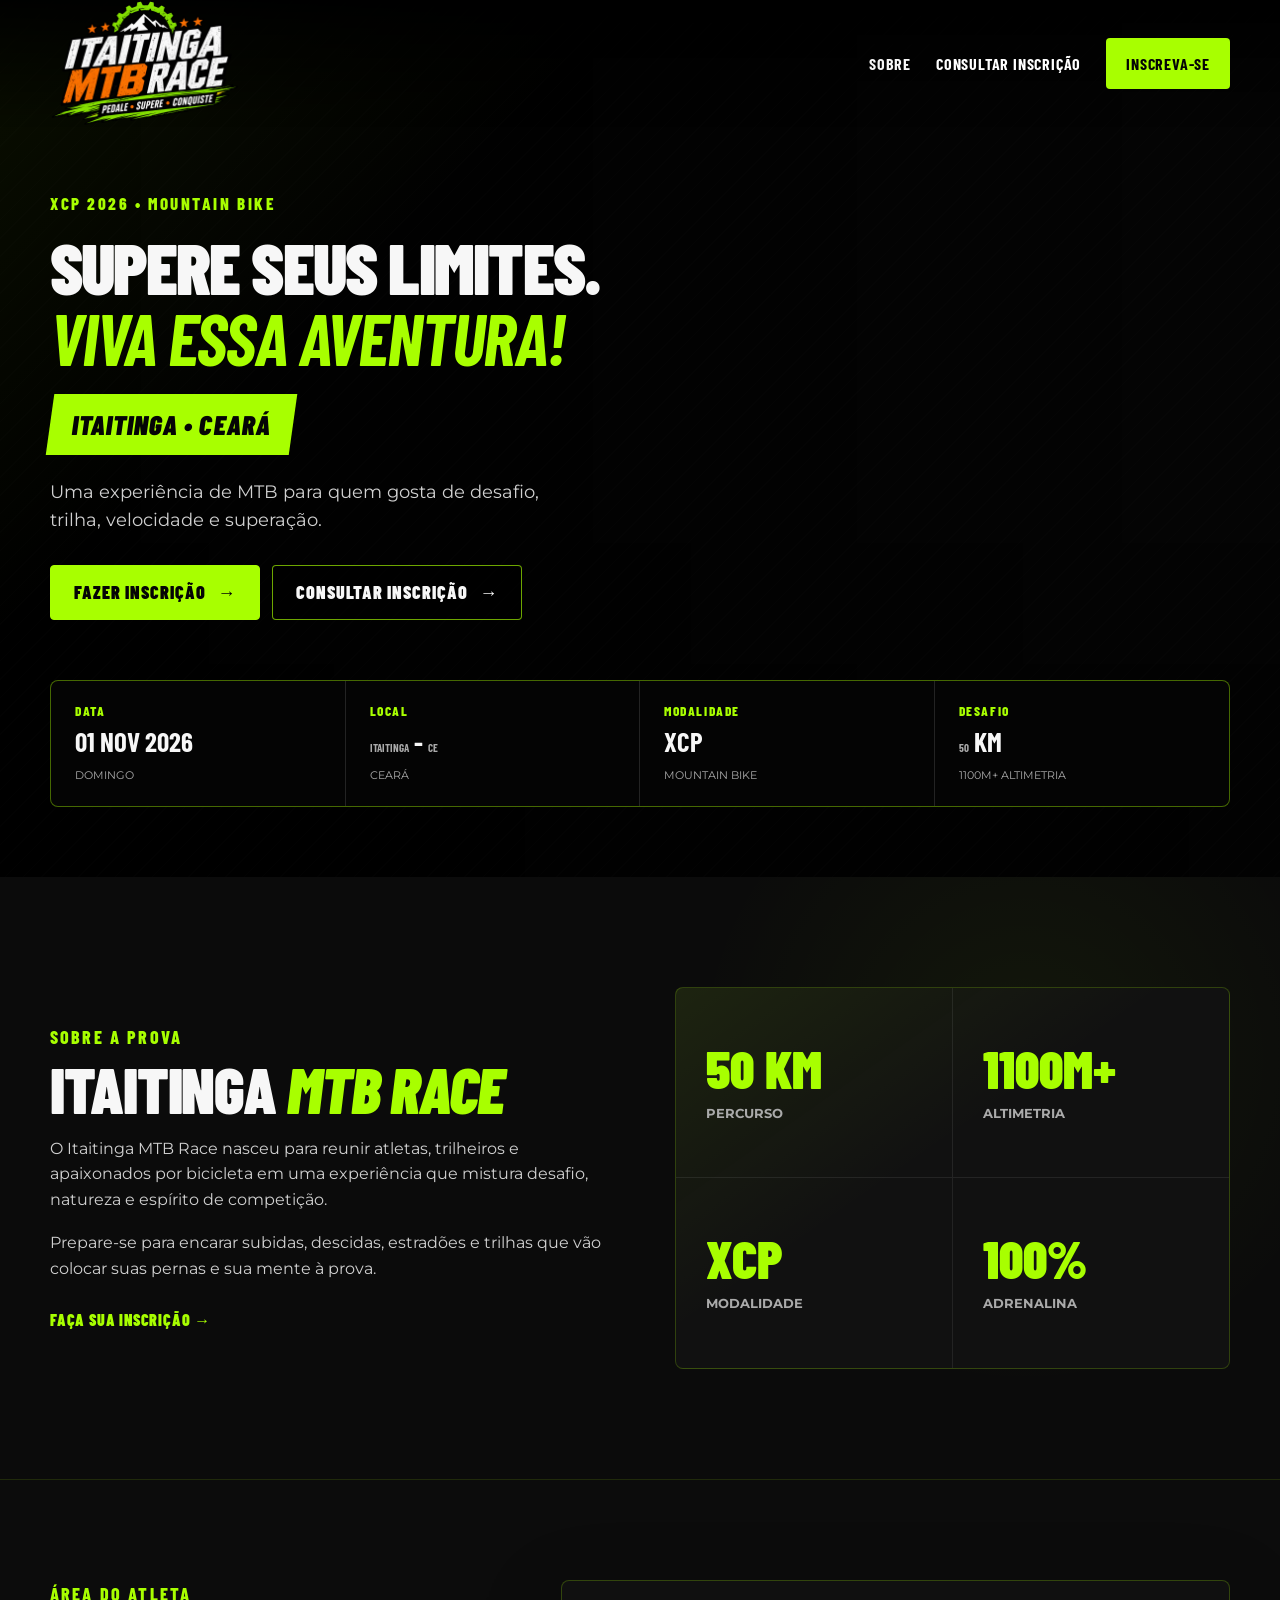
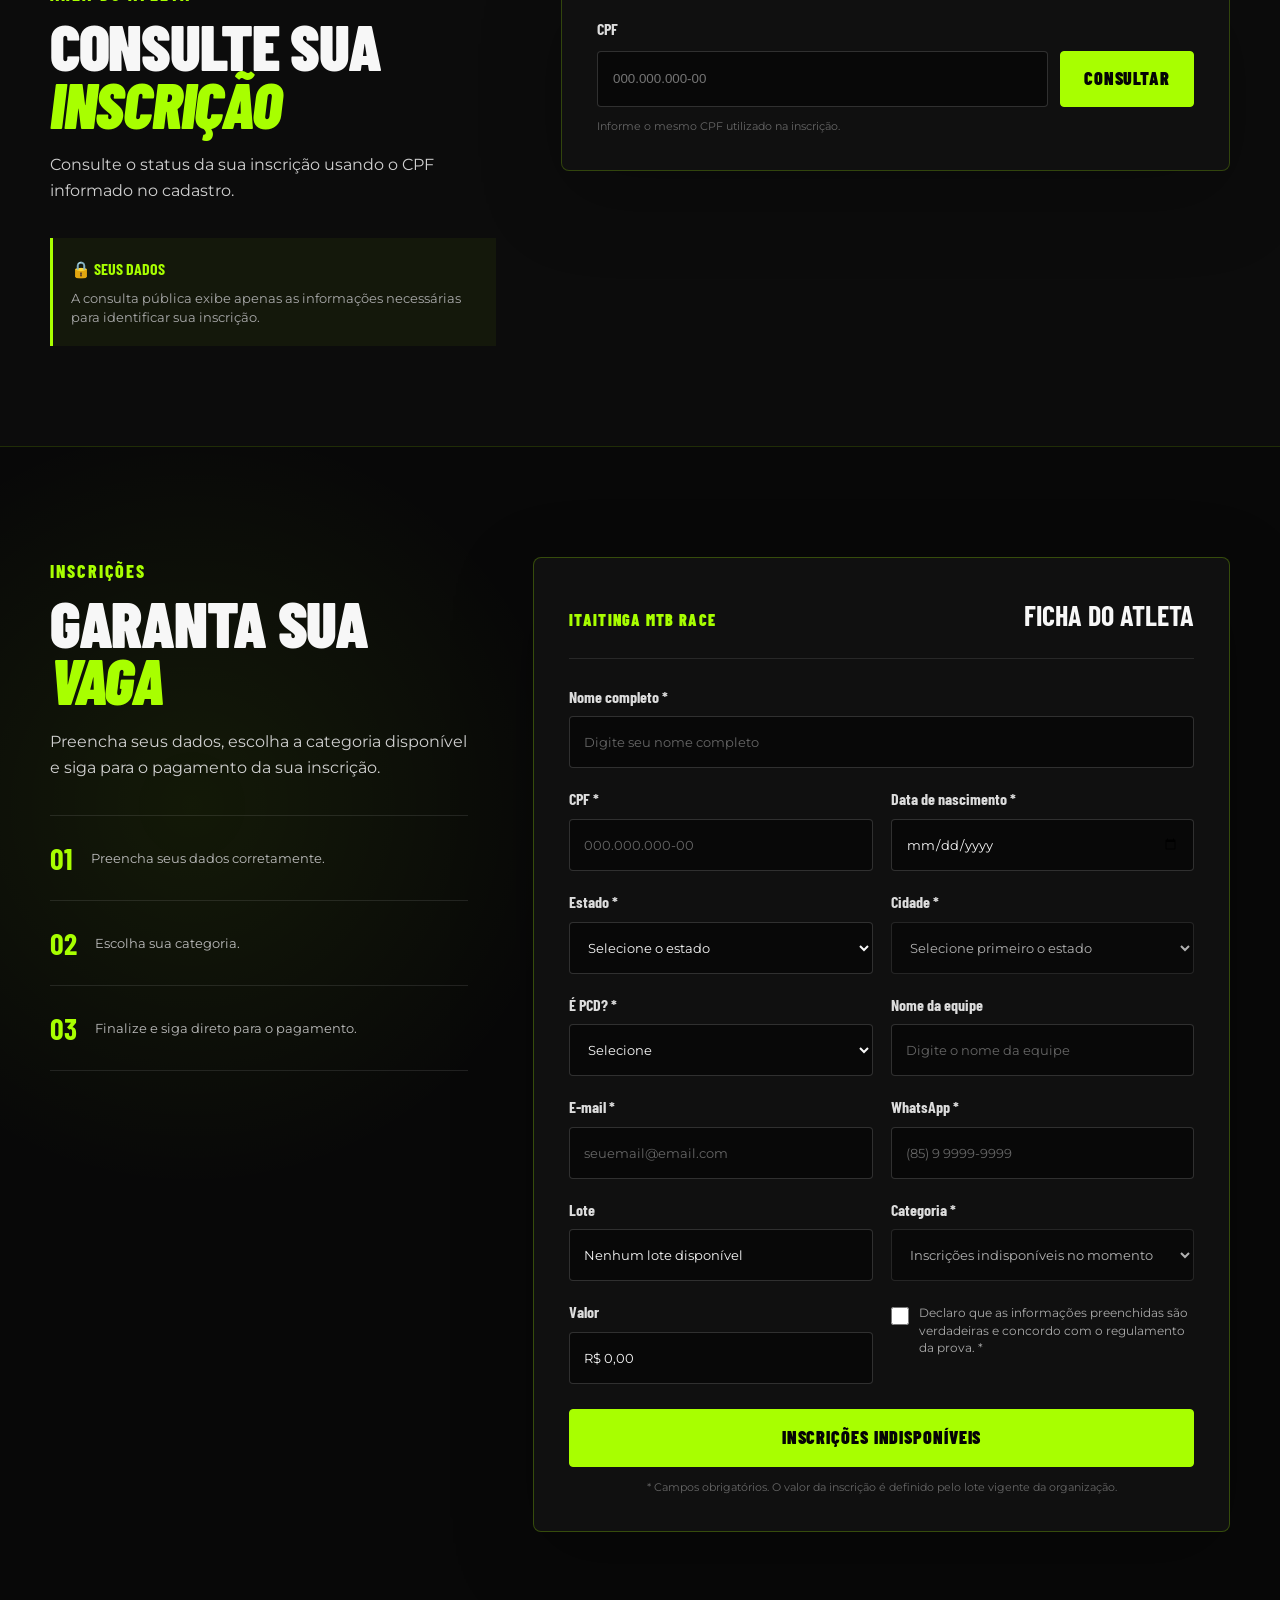
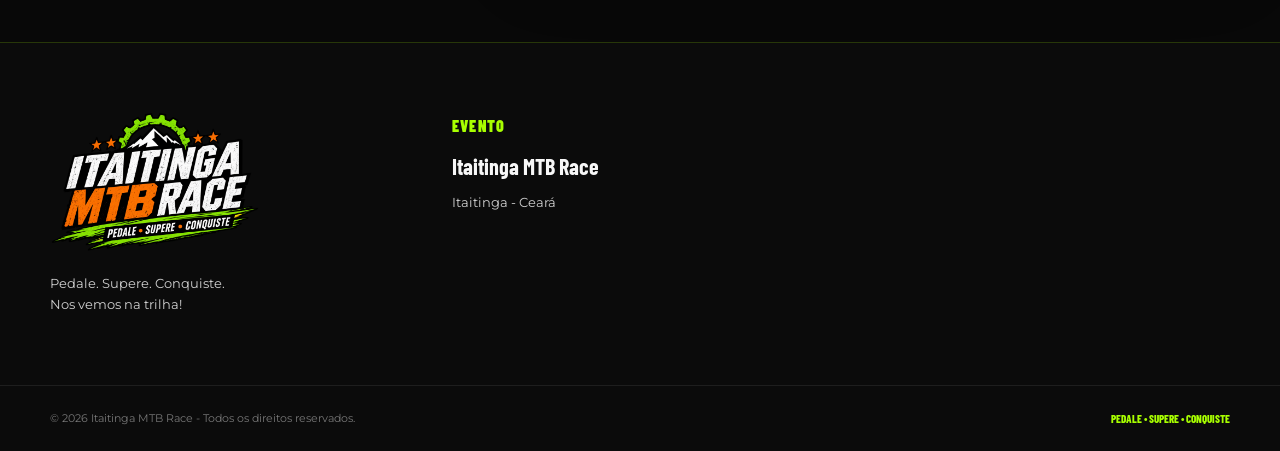
==== index.html @ 152751ef "Add files via upload" ====
<!DOCTYPE html>
<html lang="pt-BR">
<head>
  <meta charset="utf-8"/>
  <meta name="viewport" content="width=device-width, initial-scale=1.0"/>
  <title>Itaitinga MTB Race | XCP 2026</title>
  <meta name="description" content="Itaitinga MTB Race - XCP 2026. Pedale, supere, conquiste."/>
  <meta name="theme-color" content="#050505"/>
  <link href="https://fonts.googleapis.com" rel="preconnect"/>
  <link crossorigin href="https://fonts.gstatic.com" rel="preconnect"/>
  <link href="https://fonts.googleapis.com/css2?family=Barlow+Condensed:wght@400;500;600;700;800;900&family=Montserrat:wght@400;500;600;700;800&display=swap" rel="stylesheet"/>
  <link href="css/styles.css" rel="stylesheet"/>
</head>
<body>

<header class="site-header" id="topo">
  <div class="container header-inner">
    <a aria-label="Itaitinga MTB Race - início" class="brand" href="#inicio">
      <img alt="Itaitinga MTB Race" src="assets/logo-itaitinga-mtb.png"/>
    </a>

    <button aria-expanded="false" aria-label="Abrir menu" class="menu-toggle" id="menuToggle">
      <span></span><span></span><span></span>
    </button>

    <nav class="main-nav" id="mainNav">
      <a href="#sobre">SOBRE</a>
      <a class="nav-consult" href="#consulta-inscricao">CONSULTAR INSCRIÇÃO</a>
      <a class="nav-cta js-open-registration" href="#inscricoes">INSCREVA-SE</a>
    </nav>
  </div>
</header>

<main>

  <!-- HERO -->
  <section class="hero" id="inicio">
    <div class="hero-overlay"></div>
    <div class="container hero-content">
      <div class="hero-copy reveal">
        <span class="eyebrow">XCP 2026 • MOUNTAIN BIKE</span>
        <h1>
          SUPERE SEUS LIMITES.
          <strong>VIVA ESSA AVENTURA!</strong>
        </h1>

        <div class="event-badge">ITAITINGA • CEARÁ</div>

        <p class="hero-text">
          Uma experiência de MTB para quem gosta de desafio,
          trilha, velocidade e superação.
        </p>

        <div class="hero-actions">
          <a class="btn btn-primary js-open-registration" href="#inscricoes">FAZER INSCRIÇÃO <span>→</span></a>
          <a class="btn btn-outline js-open-consultation" href="#consulta-inscricao">CONSULTAR INSCRIÇÃO <span>→</span></a>
        </div>
      </div>

      <div class="hero-info reveal">
        <div>
          <small>DATA</small>
          <strong id="siteDataEvento">01 NOV 2026</strong>
          <span>DOMINGO</span>
        </div>
        <div>
          <small>LOCAL</small>
          <strong><span id="siteCidade">ITAITINGA</span> - <span id="siteEstado">CE</span></strong>
          <span>CEARÁ</span>
        </div>
        <div>
          <small>MODALIDADE</small>
          <strong id="siteModalidade">XCP</strong>
          <span>MOUNTAIN BIKE</span>
        </div>
        <div>
          <small>DESAFIO</small>
          <strong><span id="siteDistancia">50</span> KM</strong>
          <span><span id="siteAltimetria">1100</span>M+ ALTIMETRIA</span>
        </div>
      </div>
    </div>
  </section>

  <!-- SOBRE -->
  <section class="section section-dark" id="sobre">
    <div class="container split-section">
      <div class="section-copy reveal">
        <span class="section-label">SOBRE A PROVA</span>
        <h2>ITAITINGA <em>MTB RACE</em></h2>
        <p>
          O Itaitinga MTB Race nasceu para reunir atletas,
          trilheiros e apaixonados por bicicleta em uma experiência
          que mistura desafio, natureza e espírito de competição.
        </p>
        <p>
          Prepare-se para encarar subidas, descidas, estradões e
          trilhas que vão colocar suas pernas e sua mente à prova.
        </p>
        <a class="text-link js-open-registration" href="#inscricoes">FAÇA SUA INSCRIÇÃO →</a>
      </div>

      <div class="stats-panel reveal">
        <div class="stat">
          <span>50 KM</span>
          <small>PERCURSO</small>
        </div>
        <div class="stat">
          <span>1100M+</span>
          <small>ALTIMETRIA</small>
        </div>
        <div class="stat">
          <span>XCP</span>
          <small>MODALIDADE</small>
        </div>
        <div class="stat">
          <span>100%</span>
          <small>ADRENALINA</small>
        </div>
      </div>
    </div>
  </section>

  <!-- CONSULTA DE INSCRIÇÃO -->
  <section class="consultation-section" id="consulta-inscricao">
    <div class="container consultation-layout">
      <div class="consultation-intro reveal">
        <span class="section-label">ÁREA DO ATLETA</span>
        <h2>CONSULTE SUA <em>INSCRIÇÃO</em></h2>
        <p>Consulte o status da sua inscrição usando o CPF informado no cadastro.</p>

        <div class="consultation-note">
          <strong>🔒 SEUS DADOS</strong>
          <span>
            A consulta pública exibe apenas as informações necessárias
            para identificar sua inscrição.
          </span>
        </div>
      </div>

      <div class="consultation-card reveal">
        <form class="consultation-form" id="form-consulta">
          <label for="consulta-cpf">CPF</label>
          <div class="consultation-input-row">
            <input autocomplete="off" id="consulta-cpf" maxlength="14" name="cpf" placeholder="000.000.000-00" required type="text"/>
            <button class="btn btn-primary" type="submit">CONSULTAR</button>
          </div>
          <p class="consultation-hint">Informe o mesmo CPF utilizado na inscrição.</p>
        </form>

        <div class="consulta-state" hidden id="consulta-loading">CONSULTANDO INSCRIÇÃO...</div>
        <div class="consulta-state consulta-error" hidden id="consulta-erro"></div>

        <div class="registration-result" hidden id="consulta-resultado">
          <div class="result-top">
            <span>ITAITINGA MTB RACE</span>
            <strong id="resultado-numero">#000</strong>
          </div>

          <div class="result-athlete">
            <small>ATLETA</small>
            <strong id="resultado-nome">—</strong>
          </div>

          <div class="result-category">
            <small>CATEGORIA</small>
            <strong id="resultado-categoria">—</strong>
          </div>

          <div class="result-status" id="resultado-status">
            <span id="resultado-status-text">—</span>
          </div>

          <p class="result-message" id="resultado-mensagem"></p>
        </div>
      </div>
    </div>
  </section>

  <!-- INSCRIÇÃO -->
  <section class="registration-section" id="inscricoes">
    <div class="container registration-layout">
      <div class="registration-intro reveal">
        <span class="section-label">INSCRIÇÕES</span>
        <h2>GARANTA SUA <em>VAGA</em></h2>
        <p>
          Preencha seus dados, escolha a categoria disponível e siga para o pagamento da sua inscrição.
        </p>

        <div class="registration-notes">
          <div><strong>01</strong><span>Preencha seus dados corretamente.</span></div>
          <div><strong>02</strong><span>Escolha sua categoria.</span></div>
          <div><strong>03</strong><span>Finalize e siga direto para o pagamento.</span></div>
        </div>
      </div>

      <form class="registration-form reveal" id="form-inscricao">
        <div class="form-header">
          <span>ITAITINGA MTB RACE</span>
          <strong>FICHA DO ATLETA</strong>
        </div>

        <div class="form-grid">
          <div class="form-group full">
            <label for="nome">Nome completo *</label>
            <input id="nome" name="nome" placeholder="Digite seu nome completo" required type="text"/>
          </div>

          <div class="form-group">
            <label for="cpf">CPF *</label>
            <input id="cpf" maxlength="14" name="cpf" placeholder="000.000.000-00" required type="text"/>
          </div>

          <div class="form-group">
            <label for="dataNascimento">Data de nascimento *</label>
            <input id="dataNascimento" name="dataNascimento" required type="date"/>
          </div>

          <div class="form-group">
            <label for="estado">Estado *</label>
            <select id="estado" name="estado" required>
              <option value="">Selecione o estado</option>
            </select>
          </div>

          <div class="form-group">
            <label for="cidade">Cidade *</label>
            <select disabled id="cidade" name="cidade" required>
              <option value="">Selecione primeiro o estado</option>
            </select>
          </div>

          <div class="form-group">
            <label for="pcd">É PCD? *</label>
            <select id="pcd" name="pcd" required>
              <option value="">Selecione</option>
              <option value="Não">Não</option>
              <option value="Sim">Sim</option>
            </select>
          </div>

          <div class="form-group">
            <label for="equipe">Nome da equipe</label>
            <input id="equipe" name="equipe" placeholder="Digite o nome da equipe" type="text"/>
          </div>

          <div class="form-group">
            <label for="email">E-mail *</label>
            <input id="email" name="email" placeholder="seuemail@email.com" required type="email"/>
          </div>

          <div class="form-group">
            <label for="telefone">WhatsApp *</label>
            <input id="telefone" name="telefone" placeholder="(85) 9 9999-9999" required type="tel"/>
          </div>

          <div class="form-group">
            <label for="lote">Lote</label>
            <input id="lote" name="lote" readonly type="text" value="CARREGANDO..."/>
          </div>

          <div class="form-group">
            <label for="categoria">Categoria *</label>
            <select disabled id="categoria" name="categoria" required>
              <option value="">CARREGANDO CATEGORIAS...</option>
            </select>
          </div>

          <div class="form-group">
            <label for="valor">Valor</label>
            <input id="valor" name="valor" readonly type="text" value="R$ 0,00"/>
          </div>

          <div class="form-check full">
            <input id="termos" name="termos" required type="checkbox"/>
            <label for="termos">
              Declaro que as informações preenchidas são verdadeiras e
              concordo com o regulamento da prova. *
            </label>
          </div>
        </div>

        <button class="btn btn-primary btn-submit" type="submit">
          ENVIAR INSCRIÇÃO <span>→</span>
        </button>

        <p class="form-disclaimer">
          * Campos obrigatórios. O valor da inscrição é definido pelo lote vigente da organização.
        </p>

        <div class="form-success" hidden id="formSuccess"></div>
      </form>
    </div>
  </section>

</main>

<footer class="site-footer" id="contato">
  <div class="container footer-grid">
    <div class="footer-brand">
      <img alt="Itaitinga MTB Race" src="assets/logo-itaitinga-mtb.png"/>
      <p>
        Pedale. Supere. Conquiste.<br/>
        Nos vemos na trilha!
      </p>
    </div>

    <div>
      <span class="footer-title">EVENTO</span>
      <strong>Itaitinga MTB Race</strong>
      <p>Itaitinga - Ceará</p>
    </div>
  </div>

  <div class="footer-bottom">
    <div class="container">
      <span>© 2026 Itaitinga MTB Race - Todos os direitos reservados.</span>
      <span>PEDALE • SUPERE • CONQUISTE</span>
    </div>
  </div>
</footer>

<script src="js/main.js"></script>
</body>
</html>
---- css/styles.css ----
/* ============================================================
   ITAITINGA MTB RACE - ESTILOS PRINCIPAIS
   ============================================================

   COMO EDITAR RAPIDAMENTE:
   1. CORES ........ procure por :root
   2. HERO ......... procure por "HERO"
   3. TAMANHOS ..... procure por "LAYOUT"
   4. CELULAR ...... procure por "@media"
   5. FOTOS ........ procure por ".feature-route" / ".gallery-item"

   O projeto foi organizado para você conseguir alterar
   conteúdo sem precisar mexer em tudo.
   ============================================================ */


/* ============================================================
   1. VARIÁVEIS DA IDENTIDADE
   ============================================================ */
:root {
  --black: #050505;
  --black-2: #0b0b0b;
  --panel: #111111;
  --panel-2: #171717;

  --green: #a8ff00;
  --green-dark: #6fa800;
  --orange: #ff7a00;

  --white: #f7f7f7;
  --gray: #a9a9a9;
  --line: rgba(168, 255, 0, 0.22);

  --font-display: "Barlow Condensed", sans-serif;
  --font-body: "Montserrat", sans-serif;

  --container: 1180px;
  --radius: 8px;
}


/* ============================================================
   2. RESET / BASE
   ============================================================ */
* {
  box-sizing: border-box;
  margin: 0;
  padding: 0;
}

html {
  scroll-behavior: smooth;
}

body {
  background: var(--black);
  color: var(--white);
  font-family: var(--font-body);
  line-height: 1.6;
  overflow-x: hidden;
}

a {
  color: inherit;
  text-decoration: none;
}

img {
  display: block;
  max-width: 100%;
}

button {
  font: inherit;
}


/* ============================================================
   3. LAYOUT
   ============================================================ */
.container {
  width: min(var(--container), calc(100% - 48px));
  margin-inline: auto;
}

.section {
  padding: 110px 0;
}

.section-dark {
  background:
    radial-gradient(circle at 80% 30%, rgba(168,255,0,.05), transparent 30%),
    var(--black-2);
}

.section-black {
  background: var(--black);
}

.section-heading {
  margin-bottom: 45px;
}

.section-label {
  display: inline-block;
  color: var(--green);
  font-family: var(--font-display);
  font-size: 18px;
  font-weight: 800;
  letter-spacing: .12em;
  margin-bottom: 8px;
}

h2 {
  font-family: var(--font-display);
  font-size: clamp(42px, 5vw, 72px);
  line-height: .9;
  text-transform: uppercase;
  font-weight: 900;
  letter-spacing: -.02em;
}

h2 em {
  color: var(--green);
  font-style: italic;
}

p {
  color: #d0d0d0;
}


/* ============================================================
   4. HEADER
   ============================================================ */
.site-header {
  position: fixed;
  inset: 0 0 auto;
  z-index: 1000;
  background: linear-gradient(to bottom, rgba(0,0,0,.92), transparent);
  transition: .3s ease;
}

.site-header.scrolled {
  background: rgba(5,5,5,.96);
  border-bottom: 1px solid var(--line);
  backdrop-filter: blur(10px);
}

.header-inner {
  min-height: 100px;
  display: flex;
  align-items: center;
  justify-content: space-between;
  gap: 35px;
}

.brand {
  width: 190px;
  flex: 0 0 auto;
}

.brand img {
  width: 100%;
  height: auto;
  object-fit: contain;
}

.main-nav {
  display: flex;
  align-items: center;
  gap: 25px;
}

.main-nav a {
  font-family: var(--font-display);
  font-size: 16px;
  font-weight: 700;
  letter-spacing: .05em;
  transition: color .2s ease;
}

.main-nav a:hover {
  color: var(--green);
}

.main-nav .nav-cta {
  background: var(--green);
  color: #050505;
  padding: 13px 20px;
  border-radius: 4px;
}

.main-nav .nav-cta:hover {
  color: #050505;
  transform: translateY(-2px);
}

.menu-toggle {
  display: none;
  background: transparent;
  border: 0;
  width: 44px;
  cursor: pointer;
}

.menu-toggle span {
  display: block;
  height: 3px;
  margin: 6px 0;
  background: var(--green);
}


/* ============================================================
   5. HERO
   ============================================================ */
.hero {
  /* ==========================================================
     HERO - TROQUE A FOTO AQUI

     Você pode substituir a URL abaixo por:
     url("../assets/hero.jpg")

     Se colocar uma foto local, recomendamos:
     - 1920 x 1080 ou maior
     - JPG/WebP
     - atleta preferencialmente no lado direito
     ========================================================== */
  background:
    linear-gradient(90deg, rgba(0,0,0,.95) 0%, rgba(0,0,0,.78) 38%, rgba(0,0,0,.18) 100%),
    linear-gradient(0deg, rgba(0,0,0,.65), transparent 45%),
    url("https://images.unsplash.com/photo-1544191696-15693072e0e3?auto=format&fit=crop&w=2200&q=85")
    center/cover no-repeat;

  min-height: 820px;
  display: flex;
  align-items: flex-end;
  position: relative;
  isolation: isolate;
}

.hero::after {
  content: "";
  position: absolute;
  inset: 0;
  background:
    linear-gradient(135deg, rgba(168,255,0,.06), transparent 30%),
    repeating-linear-gradient(135deg, transparent 0 12px, rgba(255,255,255,.008) 12px 13px);
  pointer-events: none;
}

.hero-content {
  position: relative;
  z-index: 2;
  /* Mantém o conteúdo do HERO alinhado com o restante do site. */
  width: min(var(--container), calc(100% - 48px));
  margin-inline: auto;
  padding: 190px 0 70px;
}

.hero-copy {
  max-width: 590px;
}

.eyebrow {
  display: inline-block;
  color: var(--green);
  font-family: var(--font-display);
  font-weight: 800;
  letter-spacing: .15em;
  font-size: 17px;
  margin-bottom: 18px;
}

.hero h1 {
  font-family: var(--font-display);
  text-transform: uppercase;
  /* Tamanho mais controlado para o título não dominar a tela. */
  font-size: clamp(48px, 5.6vw, 76px);
  line-height: .88;
  font-weight: 900;
  letter-spacing: -.025em;
}

.hero h1 strong {
  display: block;
  color: var(--green);
  font-style: italic;
  margin-top: 8px;
}

.event-badge {
  display: inline-block;
  margin-top: 25px;
  padding: 9px 22px;
  background: var(--green);
  color: #050505;
  font-family: var(--font-display);
  font-size: 27px;
  font-weight: 900;
  letter-spacing: .04em;
  transform: skew(-8deg);
}

.hero-text {
  max-width: 520px;
  font-size: 18px;
  margin-top: 22px;
}

.hero-actions {
  display: flex;
  flex-wrap: wrap;
  gap: 12px;
  margin-top: 30px;
}

.btn {
  display: inline-flex;
  align-items: center;
  justify-content: center;
  gap: 12px;
  min-height: 50px;
  padding: 12px 23px;
  border: 1px solid var(--green);
  border-radius: 4px;
  font-family: var(--font-display);
  font-size: 18px;
  font-weight: 900;
  letter-spacing: .05em;
  transition: .25s ease;
}

.btn-primary {
  background: var(--green);
  color: #050505;
}

.btn-primary:hover {
  transform: translateY(-3px);
  box-shadow: 0 12px 30px rgba(168,255,0,.16);
}

.btn-outline {
  background: rgba(0,0,0,.35);
  color: var(--white);
}

.btn-outline:hover {
  background: var(--green);
  color: #050505;
}

.btn-large {
  min-height: 64px;
  padding-inline: 32px;
  font-size: 21px;
}

.hero-info {
  display: grid;
  grid-template-columns: repeat(4, 1fr);
  margin-top: 60px;
  background: rgba(5,5,5,.8);
  border: 1px solid rgba(168,255,0,.4);
  backdrop-filter: blur(8px);
  border-radius: 8px;
  overflow: hidden;
}

.hero-info > div {
  padding: 20px 24px;
  border-right: 1px solid rgba(255,255,255,.12);
}

.hero-info > div:last-child {
  border-right: 0;
}

.hero-info small {
  display: block;
  color: var(--green);
  font-family: var(--font-display);
  font-weight: 800;
  letter-spacing: .12em;
}

.hero-info strong {
  display: block;
  font-family: var(--font-display);
  font-size: 27px;
  line-height: 1.05;
  margin: 5px 0;
}

.hero-info span {
  color: #aaa;
  font-size: 11px;
}


/* ============================================================
   6. COUNTDOWN
   ============================================================ */
.countdown-section {
  position: relative;
  z-index: 5;
  margin-top: -1px;
  background: #080808;
  border-bottom: 1px solid var(--line);
}

.countdown-box {
  min-height: 130px;
  display: flex;
  align-items: center;
  justify-content: space-between;
  gap: 30px;
}

.countdown-title {
  display: flex;
  align-items: center;
  gap: 15px;
}

.countdown-icon {
  font-size: 45px;
  color: var(--green);
}

.countdown-title small,
.countdown-title strong {
  display: block;
  font-family: var(--font-display);
}

.countdown-title small {
  color: var(--green);
  font-size: 16px;
  font-weight: 800;
}

.countdown-title strong {
  font-size: 25px;
}

.countdown {
  display: flex;
  align-items: center;
  gap: 30px;
}

.countdown > div {
  text-align: center;
  min-width: 75px;
}

.countdown strong {
  display: block;
  font-family: var(--font-display);
  font-size: 52px;
  line-height: .85;
}

.countdown span {
  display: block;
  color: var(--green);
  font-family: var(--font-display);
  font-size: 13px;
  font-weight: 800;
  margin-top: 8px;
}


/* ============================================================
   7. QUICK LINKS
   ============================================================ */
.quick-links {
  background: #0d0d0d;
  border-bottom: 1px solid rgba(255,255,255,.06);
}

.quick-grid {
  display: grid;
  grid-template-columns: repeat(6, 1fr);
}

.quick-card {
  min-height: 150px;
  padding: 25px 12px;
  display: flex;
  flex-direction: column;
  justify-content: center;
  align-items: center;
  text-align: center;
  border-right: 1px solid rgba(255,255,255,.1);
  transition: .25s ease;
}

.quick-card:last-child {
  border-right: 0;
}

.quick-card:hover {
  background: rgba(168,255,0,.06);
}

.quick-icon {
  color: var(--green);
  font-size: 31px;
  line-height: 1;
  margin-bottom: 10px;
}

.quick-card strong {
  font-family: var(--font-display);
  font-size: 20px;
}

.quick-card small {
  color: #aaa;
}


/* ============================================================
   8. SOBRE
   ============================================================ */
.split-section {
  display: grid;
  grid-template-columns: 1fr 1fr;
  gap: 70px;
  align-items: center;
}

.section-copy {
  max-width: 600px;
}

.section-copy p {
  margin-top: 18px;
}

.text-link {
  display: inline-block;
  color: var(--green);
  font-family: var(--font-display);
  font-weight: 900;
  letter-spacing: .05em;
  margin-top: 25px;
}

.stats-panel {
  display: grid;
  grid-template-columns: repeat(2, 1fr);
  background:
    linear-gradient(145deg, rgba(168,255,0,.08), transparent 45%),
    var(--panel);
  border: 1px solid rgba(168,255,0,.2);
  border-radius: var(--radius);
}

.stat {
  min-height: 190px;
  padding: 30px;
  display: flex;
  flex-direction: column;
  justify-content: center;
  border-right: 1px solid rgba(255,255,255,.08);
  border-bottom: 1px solid rgba(255,255,255,.08);
}

.stat:nth-child(2n) {
  border-right: 0;
}

.stat:nth-last-child(-n+2) {
  border-bottom: 0;
}

.stat span {
  font-family: var(--font-display);
  font-size: 53px;
  font-weight: 900;
  color: var(--green);
  line-height: 1;
}

.stat small {
  margin-top: 8px;
  font-weight: 700;
  color: #aaa;
}


/* ============================================================
   9. FEATURE CARDS
   ============================================================ */
.feature-grid {
  display: grid;
  grid-template-columns: repeat(4, 1fr);
  gap: 18px;
}

.feature-card {
  min-height: 470px;
  display: flex;
  flex-direction: column;
  overflow: hidden;
  background: var(--panel);
  border: 1px solid rgba(168,255,0,.18);
  border-radius: var(--radius);
  transition: .3s ease;
}

.feature-card:hover {
  transform: translateY(-6px);
  border-color: rgba(168,255,0,.65);
}

.feature-image {
  min-height: 235px;
  background-position: center;
  background-size: cover;
  position: relative;
}

.feature-route .feature-image {
  background-image:
    linear-gradient(0deg, rgba(0,0,0,.7), transparent),
    url("https://images.unsplash.com/photo-1558981806-ec527fa84c39?auto=format&fit=crop&w=900&q=80");
}

.feature-categories .feature-image {
  background-image:
    linear-gradient(0deg, rgba(0,0,0,.7), transparent),
    url("https://images.unsplash.com/photo-1541625602330-2277a4c46182?auto=format&fit=crop&w=900&q=80");
}

.feature-awards .feature-image {
  background-image:
    linear-gradient(0deg, rgba(0,0,0,.7), transparent),
    url("https://images.unsplash.com/photo-1552674605-db6ffd4facb5?auto=format&fit=crop&w=900&q=80");
}

.feature-photos .feature-image {
  background-image:
    linear-gradient(0deg, rgba(0,0,0,.7), transparent),
    url("https://images.unsplash.com/photo-1576858574144-9ae1ebcf5ae5?auto=format&fit=crop&w=900&q=80");
}

.feature-content {
  padding: 22px;
  display: flex;
  flex-direction: column;
  flex: 1;
}

.card-tag {
  color: var(--green);
  font-family: var(--font-display);
  font-weight: 900;
  font-size: 19px;
}

.feature-content h3 {
  font-family: var(--font-display);
  font-size: 31px;
  line-height: .95;
  margin: 5px 0 10px;
}

.feature-content p {
  font-size: 14px;
}

.feature-content a {
  margin-top: auto;
  padding-top: 18px;
  color: var(--green);
  font-family: var(--font-display);
  font-weight: 900;
}


/* ============================================================
   10. HIGHLIGHTS
   ============================================================ */
.highlights {
  background: #0b0b0b;
  border-block: 1px solid rgba(168,255,0,.15);
}

.highlights-grid {
  display: grid;
  grid-template-columns: repeat(5, 1fr);
}

.highlights-grid > div {
  min-height: 125px;
  display: flex;
  align-items: center;
  justify-content: center;
  gap: 13px;
  border-right: 1px solid rgba(255,255,255,.08);
}

.highlights-grid > div:last-child {
  border-right: 0;
}

.highlights-grid span {
  color: var(--green);
  font-size: 34px;
}

.highlights-grid strong {
  font-family: var(--font-display);
  font-size: 17px;
  line-height: 1;
}


/* ============================================================
   11. MAPA
   ============================================================ */
.route-layout {
  display: grid;
  grid-template-columns: 1.2fr .8fr;
  gap: 60px;
  align-items: center;
}

.fake-map {
  min-height: 500px;
  position: relative;
  overflow: hidden;
  border: 1px solid rgba(168,255,0,.35);
  border-radius: 8px;
  background:
    radial-gradient(circle at 25% 30%, rgba(168,255,0,.16), transparent 20%),
    radial-gradient(circle at 70% 65%, rgba(168,255,0,.1), transparent 25%),
    repeating-linear-gradient(25deg, #111 0 3px, #161616 3px 6px);
}

.map-title {
  position: absolute;
  top: 20px;
  left: 20px;
  color: var(--green);
  font-family: var(--font-display);
  font-size: 25px;
  font-weight: 900;
  z-index: 2;
}

.route-line {
  position: absolute;
  width: 75%;
  height: 55%;
  left: 13%;
  top: 25%;
  border: 5px solid var(--green);
  border-radius: 55% 40% 60% 35%;
  transform: rotate(-12deg);
  box-shadow: 0 0 20px rgba(168,255,0,.25);
}

.map-point {
  position: absolute;
  padding: 8px 12px;
  background: #050505;
  border: 1px solid var(--green);
  color: var(--green);
  font-family: var(--font-display);
  font-weight: 900;
}

.map-point.start {
  left: 10%;
  top: 25%;
}

.map-point.finish {
  right: 10%;
  bottom: 25%;
}

.route-copy p {
  margin: 20px 0;
}

.route-metrics {
  display: flex;
  gap: 12px;
  margin: 30px 0;
}

.route-metrics div {
  padding: 18px 22px;
  background: var(--panel);
  border: 1px solid rgba(168,255,0,.2);
}

.route-metrics strong {
  display: block;
  color: var(--green);
  font-family: var(--font-display);
  font-size: 38px;
  line-height: 1;
}

.route-metrics span {
  font-size: 11px;
  color: #aaa;
}


/* ============================================================
   12. CATEGORIAS
   ============================================================ */
.category-grid {
  display: grid;
  grid-template-columns: repeat(3, 1fr);
  gap: 15px;
}

.category-card {
  min-height: 135px;
  padding: 25px;
  display: flex;
  flex-direction: column;
  justify-content: center;
  background: linear-gradient(135deg, #141414, #0a0a0a);
  border-left: 4px solid var(--green);
}

.category-card strong {
  font-family: var(--font-display);
  font-size: 34px;
  line-height: .9;
}

.category-card span {
  color: #aaa;
}


/* ============================================================
   13. PROGRAMAÇÃO / TIMELINE
   ============================================================ */
.timeline {
  max-width: 900px;
  margin: auto;
}

.timeline-item {
  display: grid;
  grid-template-columns: 110px 1fr;
  gap: 25px;
  padding: 25px 0;
  border-bottom: 1px solid rgba(255,255,255,.1);
}

.timeline-item > span {
  color: var(--green);
  font-family: var(--font-display);
  font-size: 34px;
  font-weight: 900;
}

.timeline-item strong {
  font-family: var(--font-display);
  font-size: 26px;
}

.timeline-item p {
  margin-top: 4px;
}

.timeline-item.highlight {
  padding-inline: 20px;
  background: rgba(168,255,0,.06);
  border-left: 3px solid var(--green);
}


/* ============================================================
   14. CTA
   ============================================================ */
.cta-section {
  padding: 90px 0;
  background:
    linear-gradient(90deg, rgba(0,0,0,.92), rgba(0,0,0,.55)),
    url("https://images.unsplash.com/photo-1485965120184-e220f721d03e?auto=format&fit=crop&w=2200&q=80")
    center/cover;
}

.cta-inner {
  display: flex;
  align-items: center;
  justify-content: space-between;
  gap: 40px;
}

.cta-inner h2 {
  max-width: 700px;
}

.cta-inner p {
  margin-top: 15px;
}


/* ============================================================
   14A. CONSULTA DE INSCRIÇÃO
   ============================================================ */

.consultation-section {
  padding: 100px 0;
  background: #0c0c0c;
  border-top: 1px solid rgba(168,255,0,.12);
}

.consultation-layout {
  display: grid;
  grid-template-columns: .8fr 1.2fr;
  gap: 65px;
  align-items: start;
}

.consultation-intro {
  position: sticky;
  top: 130px;
}

.consultation-intro > p {
  max-width: 500px;
  margin-top: 20px;
}

.consultation-note {
  display: flex;
  flex-direction: column;
  gap: 7px;
  max-width: 460px;
  margin-top: 35px;
  padding: 18px;
  border-left: 3px solid var(--green);
  background: rgba(168,255,0,.05);
}

.consultation-note strong {
  color: var(--green);
  font-family: var(--font-display);
}

.consultation-note span {
  color: #aaa;
  font-size: 13px;
  line-height: 1.5;
}

.consultation-card {
  padding: 35px;
  background: #101010;
  border: 1px solid rgba(168,255,0,.22);
  border-radius: 8px;
  box-shadow: 0 25px 80px rgba(0,0,0,.25);
}

.consultation-form {
  display: flex;
  flex-direction: column;
  gap: 9px;
}

.consultation-form label {
  color: #ddd;
  font-family: var(--font-display);
  font-size: 16px;
  font-weight: 700;
}

.consultation-input-row {
  display: grid;
  grid-template-columns: 1fr auto;
  gap: 12px;
}

.consultation-input-row input {
  min-height: 56px;
  padding: 12px 15px;
  color: var(--white);
  background: #080808;
  border: 1px solid rgba(255,255,255,.16);
  border-radius: 4px;
  outline: none;
}

.consultation-input-row input:focus {
  border-color: var(--green);
  box-shadow: 0 0 0 2px rgba(168,255,0,.08);
}

.consultation-hint {
  margin-top: 2px;
  color: #666;
  font-size: 11px;
}

.consulta-state {
  margin-top: 22px;
  padding: 18px;
  color: #ccc;
  background: #080808;
  border-left: 3px solid var(--green);
  font-family: var(--font-display);
}

.consulta-error {
  color: #ffb3b3;
  border-left-color: #e85d5d;
}

.registration-result {
  margin-top: 24px;
  overflow: hidden;
  background: #080808;
  border: 1px solid rgba(255,255,255,.1);
  border-radius: 6px;
}

.result-top {
  display: flex;
  align-items: center;
  justify-content: space-between;
  padding: 18px 20px;
  border-bottom: 1px solid rgba(255,255,255,.1);
}

.result-top span {
  color: var(--green);
  font-family: var(--font-display);
  font-weight: 900;
  letter-spacing: .07em;
}

.result-top strong {
  font-family: var(--font-display);
  font-size: 30px;
}

.result-athlete,
.result-category {
  display: flex;
  flex-direction: column;
  gap: 5px;
  padding: 18px 20px;
  border-bottom: 1px solid rgba(255,255,255,.08);
}

.result-athlete small,
.result-category small {
  color: #666;
  font-family: var(--font-display);
  font-weight: 700;
}

.result-athlete strong,
.result-category strong {
  color: #eee;
  font-size: 18px;
}

.result-status {
  margin: 20px;
  padding: 17px;
  text-align: center;
  border-radius: 4px;
  background: rgba(255,190,0,.08);
  border: 1px solid rgba(255,190,0,.22);
}

.result-status.confirmado {
  background: rgba(168,255,0,.08);
  border-color: rgba(168,255,0,.28);
}

.result-status.cancelado {
  background: rgba(232,93,93,.08);
  border-color: rgba(232,93,93,.25);
}

.result-status span {
  color: #ffd66b;
  font-family: var(--font-display);
  font-weight: 900;
  letter-spacing: .04em;
}

.result-status.confirmado span {
  color: var(--green);
}

.result-status.cancelado span {
  color: #ff8888;
}

.btn-whatsapp {
  display: flex;
  width: calc(100% - 40px);
  margin: 0 20px 20px;
  justify-content: center;
  align-items: center;
  min-height: 54px;
  text-decoration: none;
  color: #fff;
  background: #168a45;
  border-radius: 4px;
  font-family: var(--font-display);
  font-weight: 900;
}

.btn-whatsapp:hover {
  filter: brightness(1.1);
}

.result-message {
  margin: 0 20px 20px;
  color: #999;
  font-size: 13px;
  line-height: 1.5;
  text-align: center;
}

/* ============================================================
   14B. FORMULÁRIO DE INSCRIÇÃO
   ============================================================ */

.registration-section {
  padding: 110px 0;
  background:
    radial-gradient(circle at 15% 30%, rgba(168,255,0,.07), transparent 28%),
    #080808;
  border-top: 1px solid rgba(168,255,0,.15);
}

.registration-layout {
  display: grid;
  grid-template-columns: .75fr 1.25fr;
  gap: 65px;
  align-items: start;
}

.registration-intro {
  position: sticky;
  top: 130px;
}

.registration-intro > p {
  max-width: 500px;
  margin-top: 20px;
}

.registration-notes {
  margin-top: 35px;
  border-top: 1px solid rgba(255,255,255,.1);
}

.registration-notes div {
  display: flex;
  align-items: center;
  gap: 18px;
  padding: 18px 0;
  border-bottom: 1px solid rgba(255,255,255,.1);
}

.registration-notes strong {
  color: var(--green);
  font-family: var(--font-display);
  font-size: 30px;
}

.registration-notes span {
  color: #bbb;
  font-size: 13px;
}

.registration-form {
  padding: 35px;
  background: #101010;
  border: 1px solid rgba(168,255,0,.25);
  border-radius: 8px;
  box-shadow: 0 25px 80px rgba(0,0,0,.3);
}

.form-header {
  display: flex;
  align-items: baseline;
  justify-content: space-between;
  gap: 20px;
  padding-bottom: 20px;
  margin-bottom: 25px;
  border-bottom: 1px solid rgba(255,255,255,.1);
}

.form-header span {
  color: var(--green);
  font-family: var(--font-display);
  font-weight: 900;
  letter-spacing: .08em;
}

.form-header strong {
  font-family: var(--font-display);
  font-size: 28px;
}

.form-grid {
  display: grid;
  grid-template-columns: 1fr 1fr;
  gap: 18px;
}

.form-group {
  display: flex;
  flex-direction: column;
  gap: 7px;
}

.form-group.full {
  grid-column: 1 / -1;
}

.form-group label {
  color: #ddd;
  font-family: var(--font-display);
  font-size: 16px;
  font-weight: 700;
}

.form-group input,
.form-group select {
  width: 100%;
  min-height: 52px;
  padding: 12px 14px;
  color: var(--white);
  background: #080808;
  border: 1px solid rgba(255,255,255,.16);
  border-radius: 4px;
  outline: none;
  font-family: var(--font-body);
  transition: .2s ease;
}

.form-group input::placeholder {
  color: #666;
}

.form-group input:focus,
.form-group select:focus {
  border-color: var(--green);
  box-shadow: 0 0 0 2px rgba(168,255,0,.08);
}

.form-group select {
  cursor: pointer;
}

.form-check {
  display: flex;
  align-items: flex-start;
  gap: 10px;
  margin-top: 5px;
}

.form-check input {
  width: 18px;
  height: 18px;
  margin-top: 3px;
  accent-color: var(--green);
  flex: 0 0 auto;
}

.form-check label {
  color: #aaa;
  font-size: 12px;
  line-height: 1.45;
  cursor: pointer;
}

.btn-submit {
  width: 100%;
  margin-top: 25px;
  min-height: 58px;
}

.form-disclaimer {
  margin-top: 12px;
  color: #666;
  font-size: 11px;
  text-align: center;
}

.form-success {
  display: flex;
  flex-direction: column;
  gap: 5px;
  margin-top: 20px;
  padding: 18px;
  background: rgba(168,255,0,.07);
  border-left: 3px solid var(--green);
}

.form-success strong {
  color: var(--green);
  font-family: var(--font-display);
  font-size: 23px;
}

.form-success span {
  color: #bbb;
  font-size: 13px;
}

/* ============================================================
   15. MINI SEÇÕES
   ============================================================ */
.compact-sections {
  padding-top: 80px;
  padding-bottom: 80px;
}

.mini-grid {
  display: grid;
  grid-template-columns: repeat(3, 1fr);
  gap: 20px;
}

.mini-grid article {
  padding: 35px;
  background: var(--panel);
  border: 1px solid rgba(168,255,0,.15);
}

.mini-grid h3 {
  font-family: var(--font-display);
  font-size: 33px;
  line-height: .9;
  margin-bottom: 12px;
}


/* ============================================================
   16. GALERIA
   ============================================================ */
.gallery-section {
  background: #090909;
}

.gallery-grid {
  display: grid;
  grid-template-columns: repeat(4, 1fr);
  grid-auto-rows: 240px;
  gap: 12px;
}

.gallery-item {
  border-radius: 6px;
  background-size: cover;
  background-position: center;
  filter: saturate(.9);
  transition: .3s ease;
}

.gallery-item:hover {
  transform: scale(1.02);
  filter: saturate(1.2);
}

.g1 {
  background-image: url("https://images.unsplash.com/photo-1517649763962-0c623066013b?auto=format&fit=crop&w=900&q=80");
}

.g2 {
  background-image: url("https://images.unsplash.com/photo-1541625810516-44f1ce07f1e2?auto=format&fit=crop&w=900&q=80");
}

.g3 {
  background-image: url("https://images.unsplash.com/photo-1529422643029-d4585747aaf2?auto=format&fit=crop&w=900&q=80");
}

.g4 {
  background-image: url("https://images.unsplash.com/photo-1576435728678-68d0fbf94e91?auto=format&fit=crop&w=900&q=80");
}


/* ============================================================
   17. PATROCINADORES
   ============================================================ */
.sponsors {
  padding: 65px 0;
  text-align: center;
  background: #050505;
  border-top: 1px solid rgba(168,255,0,.15);
}

.sponsor-list {
  display: grid;
  grid-template-columns: repeat(5, 1fr);
  gap: 20px;
  margin-top: 30px;
}

.sponsor-list div {
  min-height: 80px;
  display: grid;
  place-items: center;
  color: #999;
  border: 1px dashed rgba(255,255,255,.18);
  font-family: var(--font-display);
  font-weight: 700;
}


/* ============================================================
   18. FOOTER
   ============================================================ */
.site-footer {
  background: #0b0b0b;
  border-top: 1px solid rgba(168,255,0,.18);
}

.footer-grid {
  display: grid;
  grid-template-columns: 1.4fr 1fr 1fr .7fr;
  gap: 45px;
  padding: 70px 0;
}

.footer-brand img {
  width: 210px;
  margin-bottom: 20px;
}

.footer-title {
  display: block;
  color: var(--green);
  font-family: var(--font-display);
  font-weight: 900;
  letter-spacing: .08em;
  margin-bottom: 10px;
}

.footer-grid strong {
  font-family: var(--font-display);
  font-size: 22px;
}

.footer-grid p {
  font-size: 13px;
  margin-top: 8px;
}

.socials {
  display: flex;
  gap: 8px;
  margin-top: 15px;
}

.socials a {
  width: 42px;
  height: 42px;
  display: grid;
  place-items: center;
  border: 1px solid var(--green);
  border-radius: 50%;
  color: var(--green);
  font-family: var(--font-display);
  font-weight: 900;
}

.socials a:hover {
  background: var(--green);
  color: #050505;
}

.footer-bottom {
  border-top: 1px solid rgba(255,255,255,.08);
}

.footer-bottom .container {
  min-height: 65px;
  display: flex;
  align-items: center;
  justify-content: space-between;
  gap: 20px;
  color: #777;
  font-size: 11px;
}

.footer-bottom span:last-child {
  color: var(--green);
  font-family: var(--font-display);
  font-weight: 800;
}


/* ============================================================
   19. ANIMAÇÕES
   ============================================================ */
.reveal {
  opacity: 0;
  transform: translateY(25px);
  transition: opacity .7s ease, transform .7s ease;
}

.reveal.visible {
  opacity: 1;
  transform: none;
}


/* ============================================================
   20. RESPONSIVIDADE
   ============================================================ */

@media (max-width: 1050px) {
  .main-nav {
    gap: 14px;
  }

  .main-nav a {
    font-size: 14px;
  }

  .feature-grid {
    grid-template-columns: repeat(2, 1fr);
  }

  .quick-grid {
    grid-template-columns: repeat(3, 1fr);
  }

  .quick-card:nth-child(3) {
    border-right: 0;
  }

  .highlights-grid {
    grid-template-columns: repeat(3, 1fr);
  }

  .highlights-grid > div:nth-child(3) {
    border-right: 0;
  }

  .highlights-grid > div:nth-child(-n+3) {
    border-bottom: 1px solid rgba(255,255,255,.08);
  }

  .footer-grid {
    grid-template-columns: repeat(2, 1fr);
  }
}


@media (max-width: 820px) {

  .consultation-layout {
    grid-template-columns: 1fr;
    gap: 35px;
  }

  .consultation-intro {
    position: static;
  }

  .consultation-input-row {
    grid-template-columns: 1fr;
  }



  .registration-layout {
    grid-template-columns: 1fr;
    gap: 35px;
  }

  .registration-intro {
    position: static;
  }



  .container {
    width: min(var(--container), calc(100% - 30px));
  }

  .header-inner {
    min-height: 78px;
  }

  .brand {
    width: 145px;
  }

  .menu-toggle {
    display: block;
    position: relative;
    z-index: 1001;
  }

  .main-nav {
    position: fixed;
    inset: 0;
    padding: 110px 30px 40px;
    flex-direction: column;
    align-items: stretch;
    justify-content: flex-start;
    gap: 0;
    background: rgba(5,5,5,.98);
    transform: translateX(100%);
    transition: transform .3s ease;
  }

  .main-nav.open {
    transform: translateX(0);
  }

  .main-nav a {
    padding: 17px 0;
    font-size: 22px;
    border-bottom: 1px solid rgba(255,255,255,.08);
  }

  .main-nav .nav-cta {
    margin-top: 20px;
    text-align: center;
  }

  .hero {
    min-height: 850px;
    align-items: flex-end;
    background-position: 63% center;
  }

  .hero-content {
    width: min(var(--container), calc(100% - 30px));
    margin-inline: auto;
    padding-top: 150px;
    padding-bottom: 30px;
  }

  .hero h1 {
    font-size: clamp(46px, 12vw, 68px);
  }

  .hero-info {
    grid-template-columns: repeat(2, 1fr);
    margin-top: 35px;
  }

  .hero-info > div:nth-child(2) {
    border-right: 0;
  }

  .hero-info > div:nth-child(-n+2) {
    border-bottom: 1px solid rgba(255,255,255,.12);
  }

  .countdown-box {
    flex-direction: column;
    align-items: stretch;
    padding: 28px 0;
  }

  .countdown {
    justify-content: space-between;
    gap: 8px;
  }

  .countdown strong {
    font-size: 42px;
  }

  .countdown-box .btn {
    width: 100%;
  }

  .split-section,
  .route-layout {
    grid-template-columns: 1fr;
    gap: 40px;
  }

  .category-grid {
    grid-template-columns: repeat(2, 1fr);
  }

  .cta-inner {
    flex-direction: column;
    align-items: flex-start;
  }

  .gallery-grid {
    grid-template-columns: repeat(2, 1fr);
  }

  .sponsor-list {
    grid-template-columns: repeat(2, 1fr);
  }
}


@media (max-width: 560px) {

  .consultation-card {
    padding: 22px 16px;
  }

  .result-top strong {
    font-size: 25px;
  }



  .registration-form {
    padding: 22px 16px;
  }

  .form-grid {
    grid-template-columns: 1fr;
  }

  .form-group.full {
    grid-column: auto;
  }

  .form-header {
    flex-direction: column;
    gap: 4px;
  }



  .section {
    padding: 75px 0;
  }

  .hero {
    min-height: 900px;
  }

  .hero-text {
    font-size: 15px;
  }

  .event-badge {
    font-size: 22px;
  }

  .hero-info {
    grid-template-columns: 1fr;
  }

  .hero-info > div,
  .hero-info > div:nth-child(2) {
    border-right: 0;
    border-bottom: 1px solid rgba(255,255,255,.12);
  }

  .hero-info > div:last-child {
    border-bottom: 0;
  }

  .hero-actions {
    flex-direction: column;
  }

  .hero-actions .btn {
    width: 100%;
  }

  .quick-grid {
    grid-template-columns: repeat(2, 1fr);
  }

  .quick-card:nth-child(odd) {
    border-right: 1px solid rgba(255,255,255,.1);
  }

  .quick-card:nth-child(even) {
    border-right: 0;
  }

  .feature-grid,
  .category-grid,
  .mini-grid,
  .footer-grid {
    grid-template-columns: 1fr;
  }

  .highlights-grid {
    grid-template-columns: 1fr 1fr;
  }

  .highlights-grid > div {
    border-right: 1px solid rgba(255,255,255,.08);
    border-bottom: 1px solid rgba(255,255,255,.08);
  }

  .highlights-grid > div:nth-child(even) {
    border-right: 0;
  }

  .highlights-grid > div:last-child {
    grid-column: 1 / -1;
    border-right: 0;
  }

  .route-metrics {
    display: grid;
    grid-template-columns: repeat(3, 1fr);
  }

  .route-metrics div {
    padding: 14px 8px;
    text-align: center;
  }

  .route-metrics strong {
    font-size: 29px;
  }

  .timeline-item {
    grid-template-columns: 75px 1fr;
    gap: 12px;
  }

  .timeline-item > span {
    font-size: 27px;
  }

  .timeline-item strong {
    font-size: 22px;
  }

  .gallery-grid {
    grid-template-columns: 1fr;
    grid-auto-rows: 250px;
  }

  .sponsor-list {
    grid-template-columns: 1fr 1fr;
  }

  .footer-bottom .container {
    flex-direction: column;
    justify-content: center;
    text-align: center;
    padding: 15px 0;
  }
}


/* ============================================================
   FIM DO CSS
   ============================================================ */


/* ============================================================
   BOTÃO DE CONSULTA NO MENU
   ============================================================ */
.nav-consult {
  color: #fff;
  font-family: var(--font-display);
  font-weight: 800;
  font-size: 13px;
  letter-spacing: .02em;
  text-decoration: none;
  white-space: nowrap;
}

.nav-consult:hover {
  color: var(--green);
}

/* ============================================================
   BOTÃO DE CONSULTA NO HERO
   ============================================================ */
.hero-actions .js-open-consultation {
  border-color: rgba(168,255,0,.65);
}

@media (max-width: 980px) {
  .nav-consult {
    display: none;
  }
}

/* ============================================================
   CONSULTAR INSCRIÇÃO NO MENU MOBILE
   ============================================================ */
@media (max-width: 820px) {
  .main-nav .nav-consult {
    display: block;
    color: #fff;
    padding: 17px 0;
    font-size: 22px;
    font-weight: 800;
    border-bottom: 1px solid rgba(255,255,255,.08);
    white-space: normal;
  }

  .main-nav .nav-consult:hover {
    color: var(--green);
  }
}


/* ============================================================
   BOTÃO DE WHATSAPP APÓS O ENVIO DA INSCRIÇÃO
   ============================================================ */
.form-success-whatsapp {
  margin-top: 18px;
  text-align: center;
  justify-content: center;
}

#formSuccess small {
  display: block;
  margin-top: 12px;
  color: #888;
  line-height: 1.5;
}


/* Elementos com hidden nunca devem ser exibidos.
   Necessário porque o botão WhatsApp usa display:flex. */
[hidden] {
  display: none !important;
}


/* ============================================================
   CPF JÁ CADASTRADO
   Resposta amigável dentro do formulário, sem alert().
   ============================================================ */
.form-success-consultar {
  display: inline-flex;
  margin-top: 18px;
  width: 100%;
  justify-content: center;
  text-decoration: none;
}

.form-success small {
  display: block;
  margin-top: 12px;
}

[hidden] {
  display: none !important;
}


/* ============================================================
   CPF NÃO ENCONTRADO — AÇÕES
   ============================================================ */
.consulta-not-found-actions {
  display: flex;
  flex-wrap: wrap;
  gap: 12px;
  margin-top: 18px;
}

.consulta-not-found-actions .btn {
  text-decoration: none;
}

input.cpf-invalido {
  border-color: #ff4d4d !important;
  box-shadow: 0 0 0 3px rgba(255, 77, 77, .12);
}

@media (max-width: 640px) {
  .consulta-not-found-actions {
    flex-direction: column;
  }

  .consulta-not-found-actions .btn {
    width: 100%;
  }
}
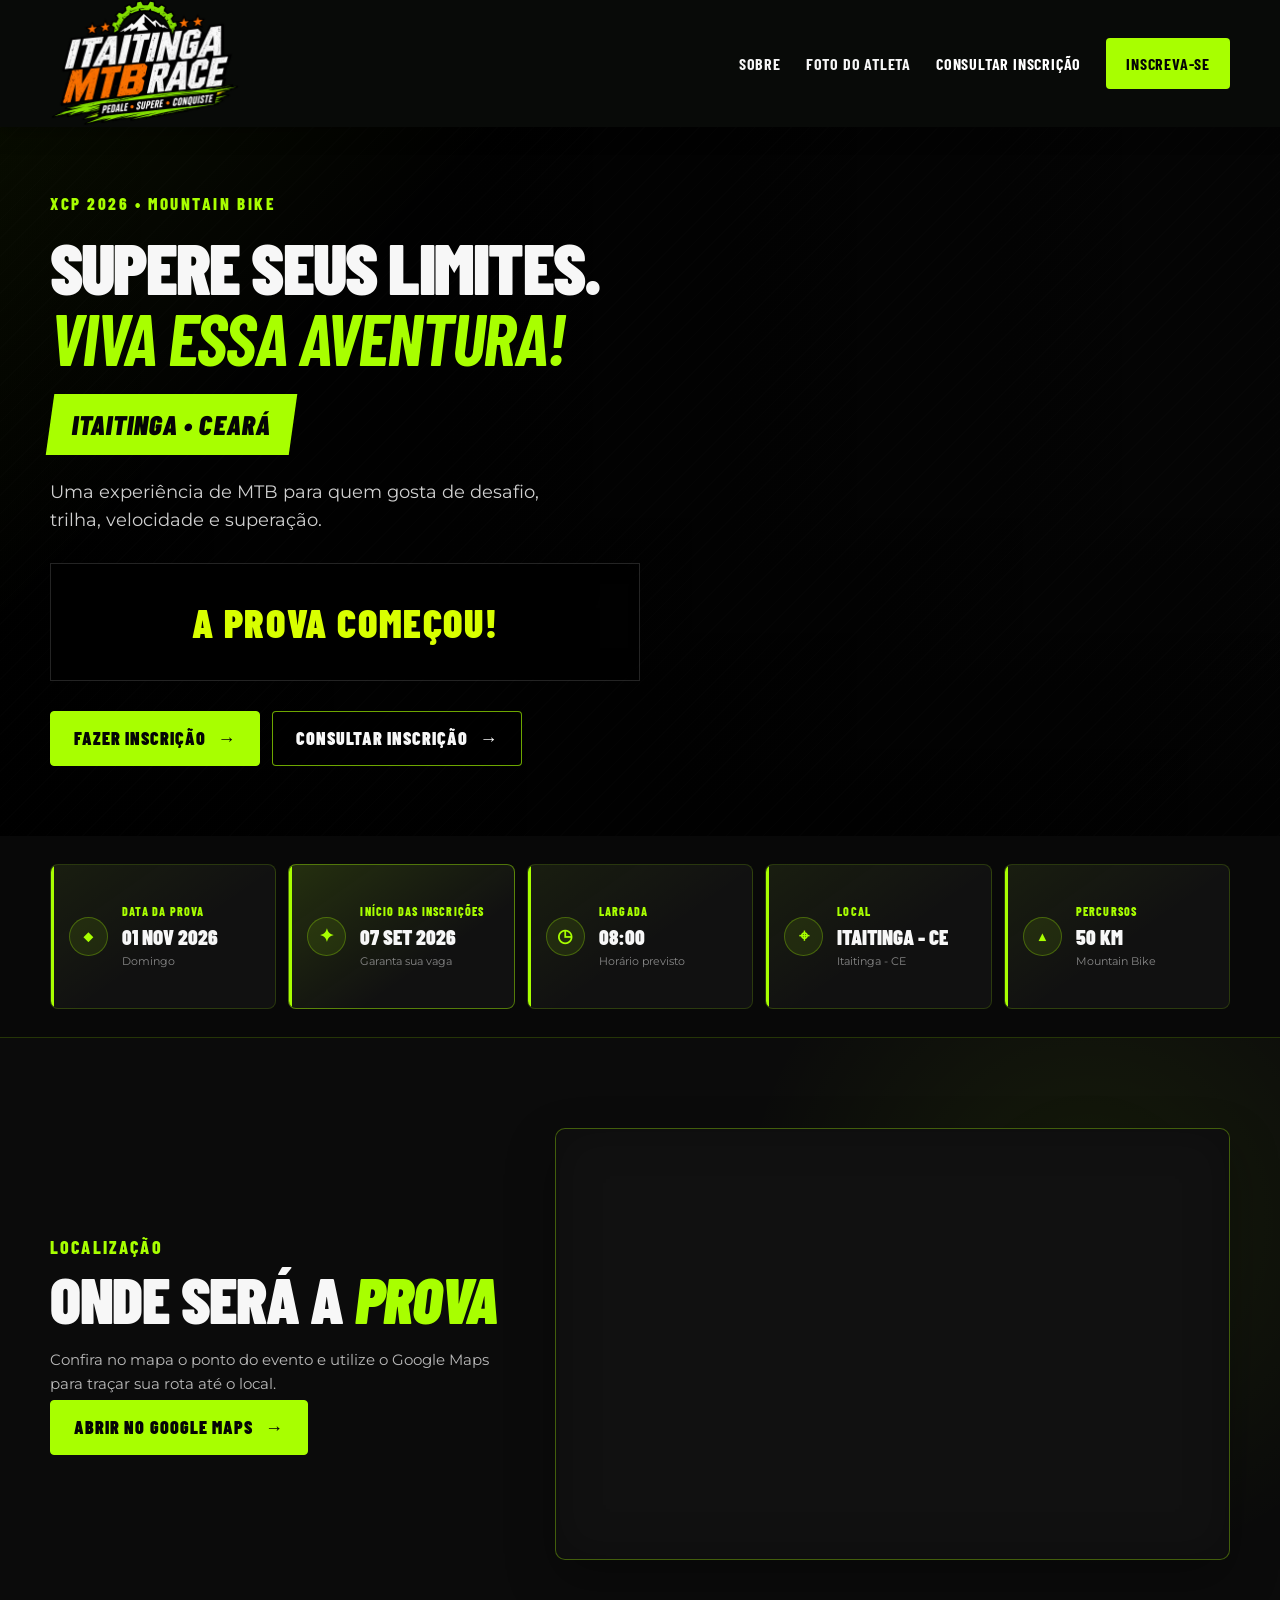
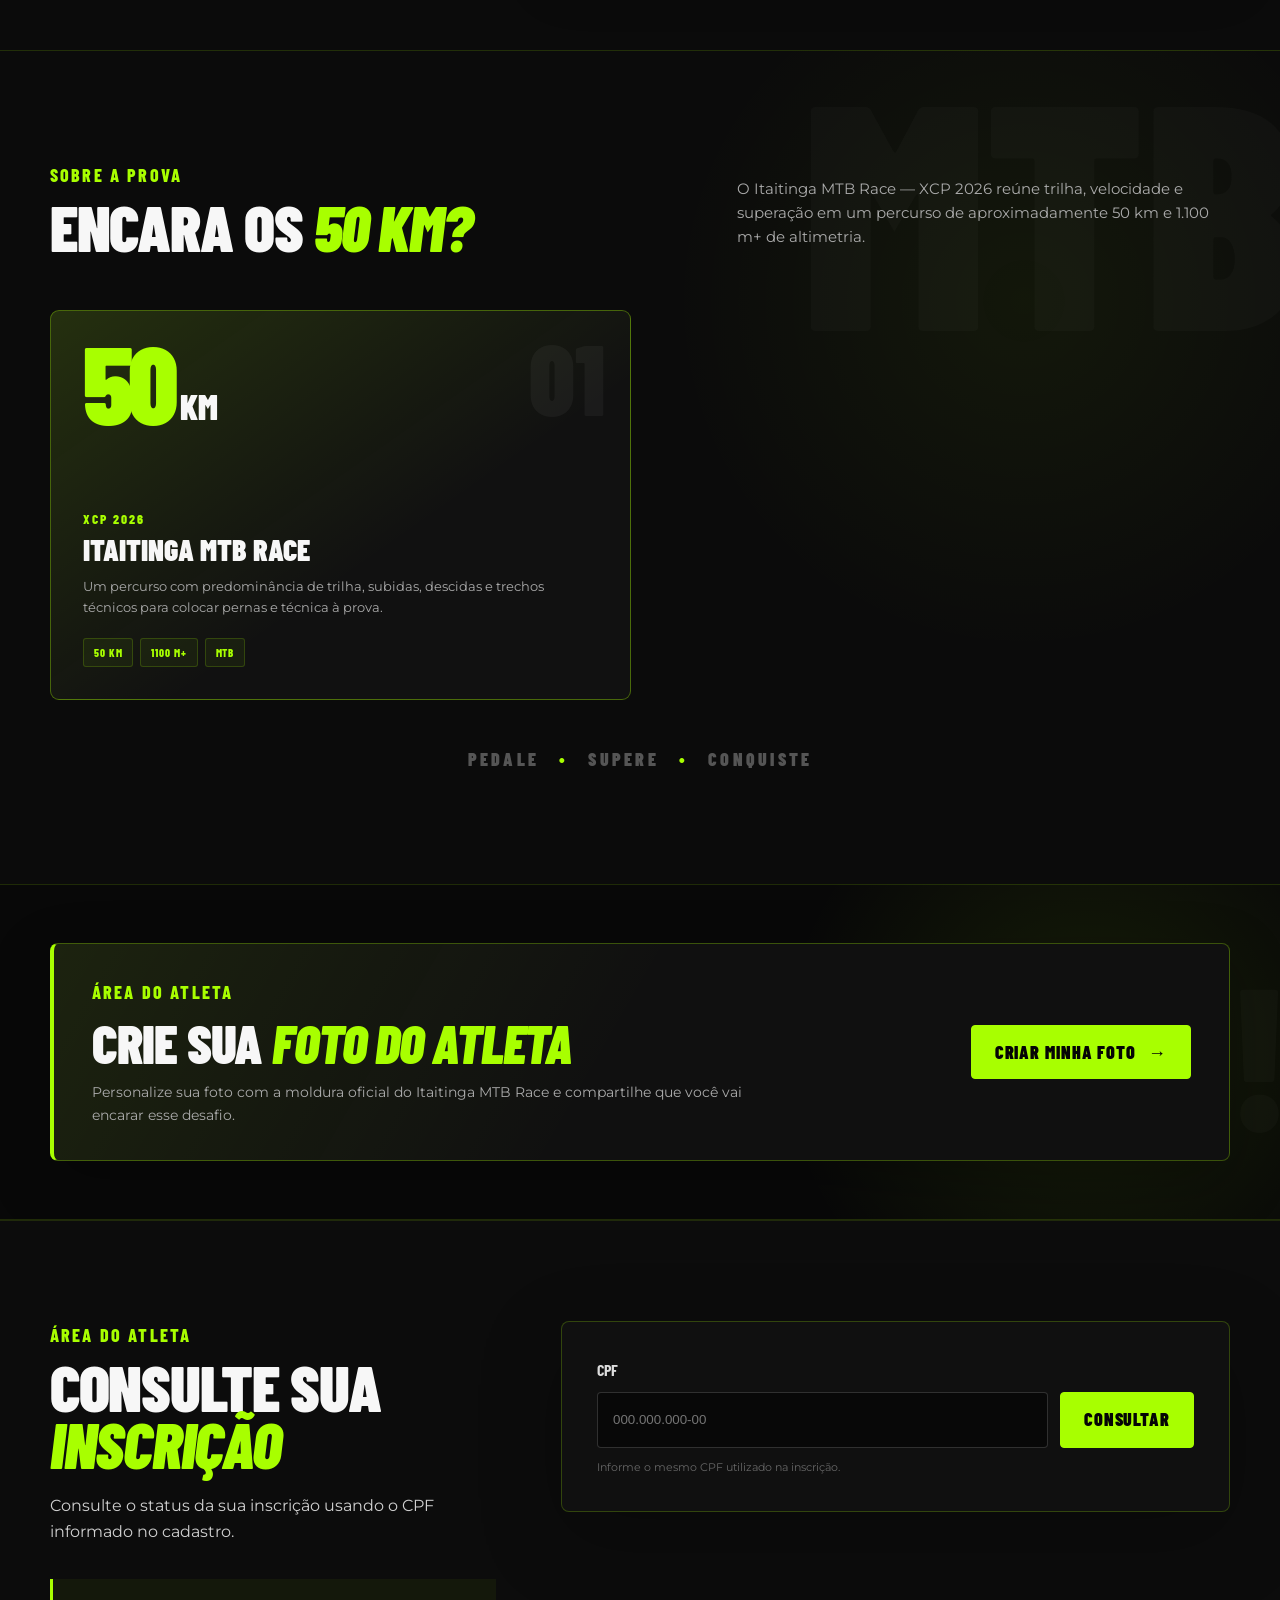
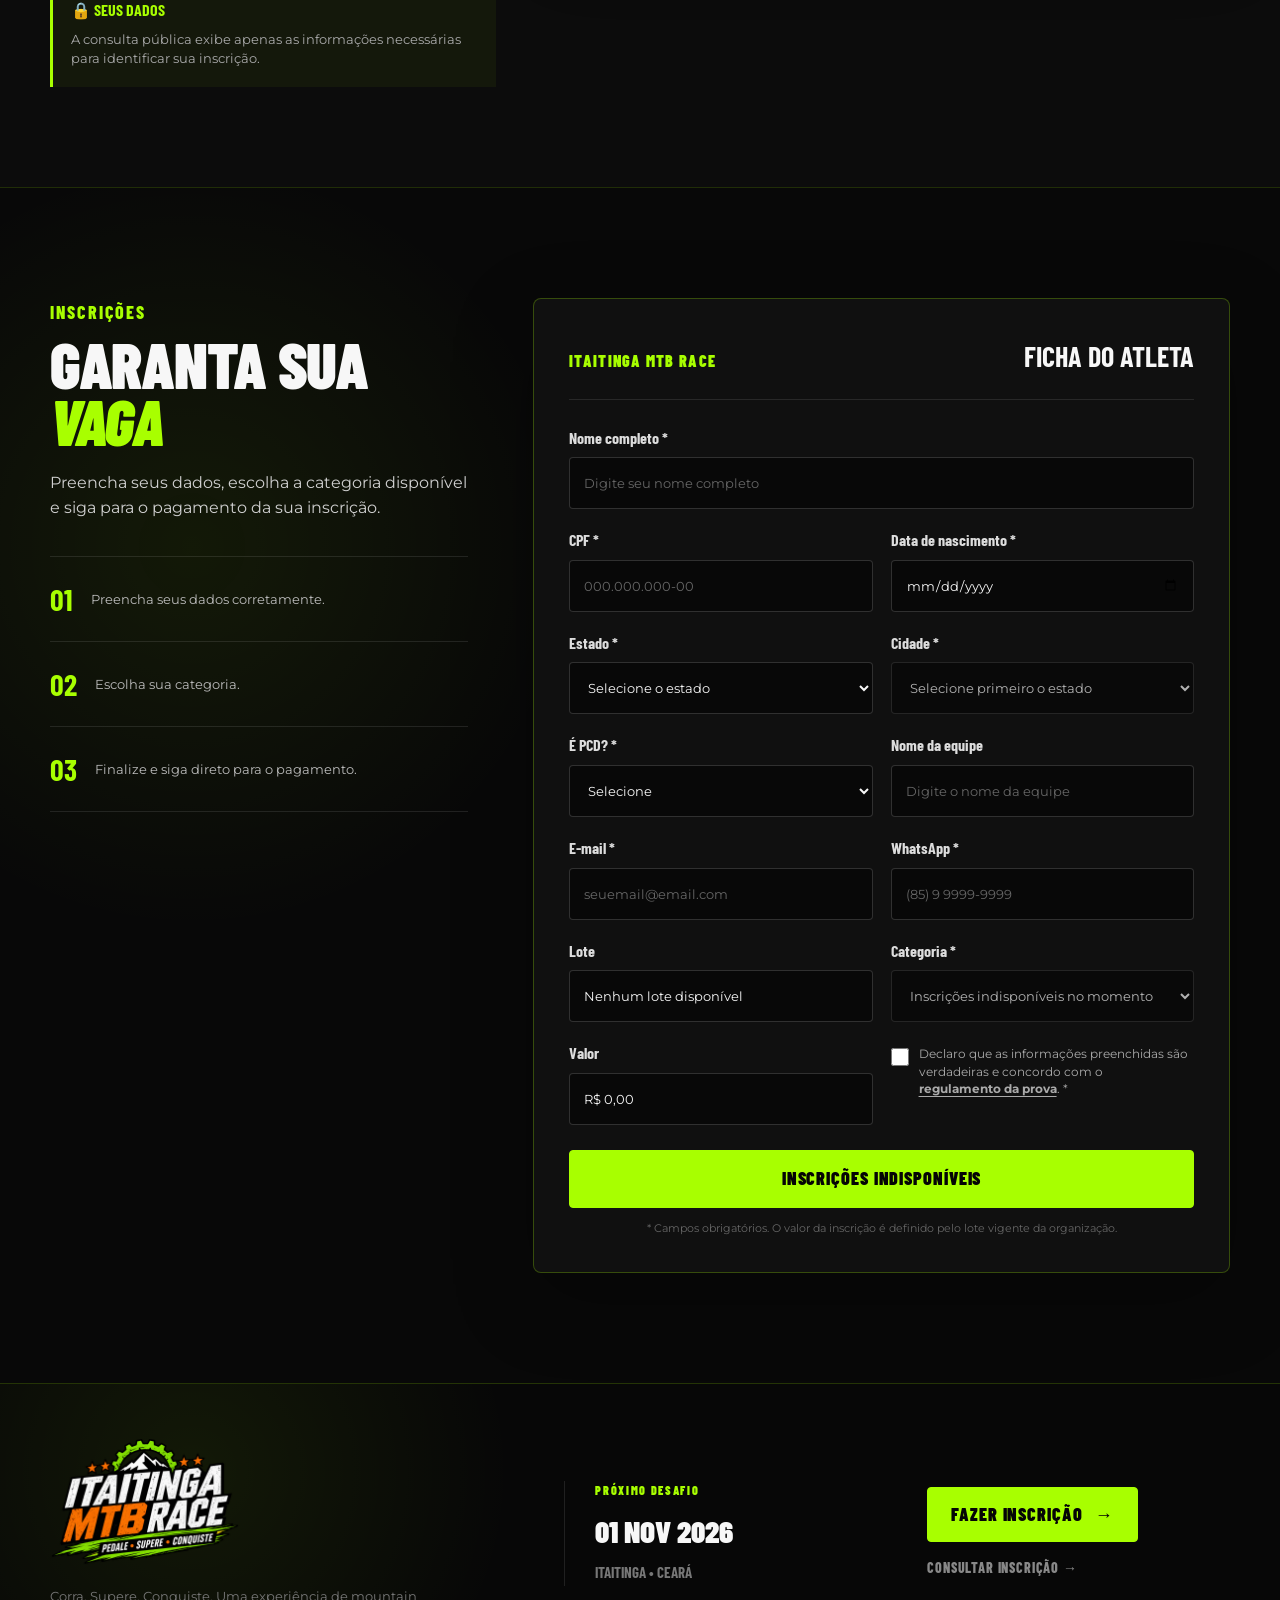
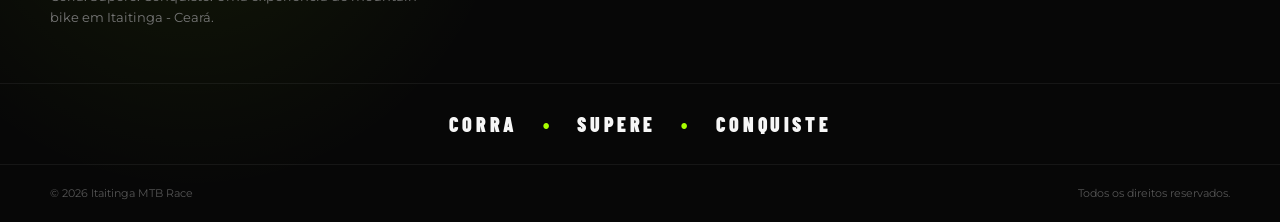
==== commit c9cb3e78: "Add files via upload" ====
--- a/index.html
+++ b/index.html
@@ -4,12 +4,14 @@
   <meta charset="utf-8"/>
   <meta name="viewport" content="width=device-width, initial-scale=1.0"/>
   <title>Itaitinga MTB Race | XCP 2026</title>
-  <meta name="description" content="Itaitinga MTB Race - XCP 2026. Pedale, supere, conquiste."/>
+<link rel="icon" type="image/png" sizes="32x32" href="assets/favicon.png">
+<link rel="apple-touch-icon" href="assets/favicon.png">
+  <meta name="description" content="Itaitinga MTB Race - XCP 2026. Pedale, supere e conquiste em uma experiência de mountain bike em Itaitinga, Ceará."/>
   <meta name="theme-color" content="#050505"/>
   <link href="https://fonts.googleapis.com" rel="preconnect"/>
   <link crossorigin href="https://fonts.gstatic.com" rel="preconnect"/>
   <link href="https://fonts.googleapis.com/css2?family=Barlow+Condensed:wght@400;500;600;700;800;900&family=Montserrat:wght@400;500;600;700;800&display=swap" rel="stylesheet"/>
-  <link href="css/styles.css" rel="stylesheet"/>
+  <link href="css/styles.css?v=docs3" rel="stylesheet"/>
 </head>
 <body>
 
@@ -25,6 +27,7 @@
 
     <nav class="main-nav" id="mainNav">
       <a href="#sobre">SOBRE</a>
+      <a href="foto-atleta/index.html" target="_blank" rel="noopener">FOTO DO ATLETA</a>
       <a class="nav-consult" href="#consulta-inscricao">CONSULTAR INSCRIÇÃO</a>
       <a class="nav-cta js-open-registration" href="#inscricoes">INSCREVA-SE</a>
     </nav>
@@ -51,72 +54,222 @@
           trilha, velocidade e superação.
         </p>
 
+
+        <div class="race-countdown" id="raceCountdown" aria-label="Contagem regressiva para a prova">
+          <div class="race-countdown-heading">
+            <span>FALTAM</span>
+            <strong>PARA A LARGADA</strong>
+          </div>
+
+          <div class="race-countdown-grid">
+            <div class="race-countdown-item">
+              <strong id="countdownDays">00</strong>
+              <span>DIAS</span>
+            </div>
+            <div class="race-countdown-item">
+              <strong id="countdownHours">00</strong>
+              <span>HORAS</span>
+            </div>
+            <div class="race-countdown-item">
+              <strong id="countdownMinutes">00</strong>
+              <span>MIN</span>
+            </div>
+            <div class="race-countdown-item">
+              <strong id="countdownSeconds">00</strong>
+              <span>SEG</span>
+            </div>
+          </div>
+
+          <div class="race-countdown-live" id="raceCountdownLive" hidden>
+            A PROVA COMEÇOU!
+          </div>
+        </div>
+
         <div class="hero-actions">
           <a class="btn btn-primary js-open-registration" href="#inscricoes">FAZER INSCRIÇÃO <span>→</span></a>
           <a class="btn btn-outline js-open-consultation" href="#consulta-inscricao">CONSULTAR INSCRIÇÃO <span>→</span></a>
         </div>
       </div>
-
-      <div class="hero-info reveal">
+    </div>
+  </section>
+<!-- INFORMAÇÕES PRINCIPAIS DO EVENTO -->
+<section class="event-details">
+
+  <div class="container">
+
+    <div class="event-details-grid">
+
+      <!-- DATA -->
+      <div class="event-detail-card">
+        <span class="event-detail-icon">◆</span>
+
         <div>
-          <small>DATA</small>
-          <strong id="siteDataEvento">01 NOV 2026</strong>
-          <span>DOMINGO</span>
-        </div>
+          <small>DATA DA PROVA</small>
+          <strong>01 NOV 2026</strong>
+          <p>Domingo</p>
+        </div>
+      </div>
+
+
+      <!-- INSCRIÇÕES -->
+      <div class="event-detail-card event-detail-featured">
+        <span class="event-detail-icon">✦</span>
+
+        <div>
+          <small>INÍCIO DAS INSCRIÇÕES</small>
+          <strong>07 SET 2026</strong>
+          <p>Garanta sua vaga</p>
+        </div>
+      </div>
+
+
+      <!-- HORÁRIO -->
+      <div class="event-detail-card">
+        <span class="event-detail-icon">◷</span>
+
+        <div>
+          <small>LARGADA</small>
+          <strong data-config="horario">08:00</strong>
+          <p>Horário previsto</p>
+        </div>
+      </div>
+
+
+      <!-- LOCAL -->
+      <div class="event-detail-card">
+        <span class="event-detail-icon">⌖</span>
+
         <div>
           <small>LOCAL</small>
-          <strong><span id="siteCidade">ITAITINGA</span> - <span id="siteEstado">CE</span></strong>
-          <span>CEARÁ</span>
-        </div>
+          <strong data-config="local">ITAITINGA - CE</strong>
+          <p>Itaitinga - CE</p>
+        </div>
+      </div>
+
+
+      <!-- PERCURSOS -->
+      <div class="event-detail-card">
+        <span class="event-detail-icon">▲</span>
+
         <div>
-          <small>MODALIDADE</small>
-          <strong id="siteModalidade">XCP</strong>
-          <span>MOUNTAIN BIKE</span>
-        </div>
-        <div>
-          <small>DESAFIO</small>
-          <strong><span id="siteDistancia">50</span> KM</strong>
-          <span><span id="siteAltimetria">1100</span>M+ ALTIMETRIA</span>
-        </div>
-      </div>
-    </div>
-  </section>
+          <small>PERCURSOS</small>
+          <strong><span data-config="distancia">50</span> KM</strong>
+          <p>Mountain Bike</p>
+        </div>
+      </div>
+
+    </div>
+
+  </div>
+
+</section>
+
+<!-- LOCALIZAÇÃO DO EVENTO -->
+<section class="event-location">
+
+  <div class="container event-location-grid">
+
+    <div class="event-location-copy">
+
+      <span class="section-label">
+        LOCALIZAÇÃO
+      </span>
+
+      <h2>
+        ONDE SERÁ A <em>PROVA</em>
+      </h2>
+
+      <p>
+        Confira no mapa o ponto do evento e utilize
+        o Google Maps para traçar sua rota até o local.
+      </p>
+
+      <a
+        class="btn btn-primary event-location-button"
+        href="https://www.google.com/maps/search/?api=1&query=Itaitinga+CE"
+        target="_blank"
+        rel="noopener noreferrer"
+      >
+        ABRIR NO GOOGLE MAPS
+        <span>→</span>
+      </a>
+
+    </div>
+
+
+    <div class="event-location-map">
+
+      <iframe
+        title="Localização Itaitinga MTB Race"
+        src="https://www.google.com/maps?q=Itaitinga%20CE&output=embed"
+        loading="lazy"
+        allowfullscreen
+        aria-label="Mapa da localização do Itaitinga MTB Race"
+        referrerpolicy="no-referrer-when-downgrade"
+      ></iframe>
+
+    </div>
+
+  </div>
+
+</section>
 
   <!-- SOBRE -->
-  <section class="section section-dark" id="sobre">
-    <div class="container split-section">
-      <div class="section-copy reveal">
+<section class="section section-dark trail-about" id="sobre">
+  <div class="container">
+    <div class="trail-about-heading reveal">
+      <div>
         <span class="section-label">SOBRE A PROVA</span>
-        <h2>ITAITINGA <em>MTB RACE</em></h2>
-        <p>
-          O Itaitinga MTB Race nasceu para reunir atletas,
-          trilheiros e apaixonados por bicicleta em uma experiência
-          que mistura desafio, natureza e espírito de competição.
-        </p>
-        <p>
-          Prepare-se para encarar subidas, descidas, estradões e
-          trilhas que vão colocar suas pernas e sua mente à prova.
-        </p>
-        <a class="text-link js-open-registration" href="#inscricoes">FAÇA SUA INSCRIÇÃO →</a>
-      </div>
-
-      <div class="stats-panel reveal">
-        <div class="stat">
-          <span>50 KM</span>
-          <small>PERCURSO</small>
-        </div>
-        <div class="stat">
-          <span>1100M+</span>
-          <small>ALTIMETRIA</small>
-        </div>
-        <div class="stat">
-          <span>XCP</span>
-          <small>MODALIDADE</small>
-        </div>
-        <div class="stat">
-          <span>100%</span>
-          <small>ADRENALINA</small>
-        </div>
+        <h2>ENCARA OS <em><span data-config="distancia">50</span> KM?</em></h2>
+      </div>
+      <p>
+        O Itaitinga MTB Race — XCP 2026 reúne trilha, velocidade e superação
+        em um percurso de aproximadamente 50 km e 1.100 m+ de altimetria.
+      </p>
+    </div>
+
+    <div class="trail-challenges">
+      <article class="trail-challenge-card trail-challenge-main reveal">
+        <div class="trail-challenge-number">01</div>
+        <div class="trail-challenge-distance">
+          <strong>50</strong><span>KM</span>
+        </div>
+        <div class="trail-challenge-content">
+          <small>XCP 2026</small>
+          <h3>ITAITINGA MTB RACE</h3>
+          <p>Um percurso com predominância de trilha, subidas, descidas e trechos técnicos para colocar pernas e técnica à prova.</p>
+          <div class="trail-challenge-tags">
+            <span>50 KM</span><span>1100 M+</span><span>MTB</span>
+          </div>
+        </div>
+      </article>
+    </div>
+
+    <div class="trail-about-footer reveal">
+      <span>PEDALE</span><i>•</i><span>SUPERE</span><i>•</i><span>CONQUISTE</span>
+    </div>
+  </div>
+</section>
+
+  <!-- FOTO DO ATLETA -->
+  <section class="athlete-photo-cta">
+    <div class="container">
+      <div class="athlete-photo-cta-card reveal">
+        <div class="athlete-photo-cta-copy">
+          <span class="section-label">ÁREA DO ATLETA</span>
+          <h2>CRIE SUA <em>FOTO DO ATLETA</em></h2>
+          <p>
+            Personalize sua foto com a moldura oficial do Itaitinga MTB Race
+            e compartilhe que você vai encarar esse desafio.
+          </p>
+        </div>
+
+        <a class="btn btn-primary"
+           href="foto-atleta/index.html"
+           target="_blank"
+           rel="noopener">
+          CRIAR MINHA FOTO <span>→</span>
+        </a>
       </div>
     </div>
   </section>
@@ -177,7 +330,9 @@
     </div>
   </section>
 
-  <!-- INSCRIÇÃO -->
+
+
+<!-- INSCRIÇÃO -->
   <section class="registration-section" id="inscricoes">
     <div class="container registration-layout">
       <div class="registration-intro reveal">
@@ -203,17 +358,17 @@
         <div class="form-grid">
           <div class="form-group full">
             <label for="nome">Nome completo *</label>
-            <input id="nome" name="nome" placeholder="Digite seu nome completo" required type="text"/>
+            <input id="nome" name="nome" autocomplete="name" placeholder="Digite seu nome completo" required type="text"/>
           </div>
 
           <div class="form-group">
             <label for="cpf">CPF *</label>
-            <input id="cpf" maxlength="14" name="cpf" placeholder="000.000.000-00" required type="text"/>
+            <input id="cpf" maxlength="14" name="cpf" autocomplete="off" inputmode="numeric" placeholder="000.000.000-00" required type="text"/>
           </div>
 
           <div class="form-group">
             <label for="dataNascimento">Data de nascimento *</label>
-            <input id="dataNascimento" name="dataNascimento" required type="date"/>
+            <input id="dataNascimento" name="dataNascimento" autocomplete="bday" required type="date"/>
           </div>
 
           <div class="form-group">
@@ -246,12 +401,12 @@
 
           <div class="form-group">
             <label for="email">E-mail *</label>
-            <input id="email" name="email" placeholder="seuemail@email.com" required type="email"/>
+            <input id="email" name="email" autocomplete="email" placeholder="seuemail@email.com" required type="email"/>
           </div>
 
           <div class="form-group">
             <label for="telefone">WhatsApp *</label>
-            <input id="telefone" name="telefone" placeholder="(85) 9 9999-9999" required type="tel"/>
+            <input id="telefone" name="telefone" autocomplete="tel" inputmode="tel" placeholder="(85) 9 9999-9999" required type="tel"/>
           </div>
 
           <div class="form-group">
@@ -271,11 +426,20 @@
             <input id="valor" name="valor" readonly type="text" value="R$ 0,00"/>
           </div>
 
+          <div class="form-group full registration-documents" id="documentosCategoria" hidden>
+            <div class="registration-documents-head">
+              <span>DOCUMENTOS OBRIGATÓRIOS</span>
+              <small>Envie todos os documentos solicitados para concluir sua inscrição.</small>
+            </div>
+            <div id="documentosCategoriaLista" class="registration-documents-list"></div>
+            <p class="registration-documents-note">Formatos aceitos: PDF, JPG, PNG ou WEBP • máximo de 5 MB por arquivo.</p>
+          </div>
+
           <div class="form-check full">
             <input id="termos" name="termos" required type="checkbox"/>
             <label for="termos">
               Declaro que as informações preenchidas são verdadeiras e
-              concordo com o regulamento da prova. *
+              concordo com o <button class="rules-inline-link" type="button" data-open-rules>regulamento da prova</button>. *
             </label>
           </div>
         </div>
@@ -294,32 +458,332 @@
   </section>
 
 </main>
-
-<footer class="site-footer" id="contato">
-  <div class="container footer-grid">
+<!-- RODAPÉ -->
+<footer class="site-footer">
+
+  <div class="container footer-main">
+
     <div class="footer-brand">
-      <img alt="Itaitinga MTB Race" src="assets/logo-itaitinga-mtb.png"/>
+
+      <img
+        src="assets/logo-itaitinga-mtb.png"
+        alt="Itaitinga MTB Race"
+      >
+
       <p>
-        Pedale. Supere. Conquiste.<br/>
-        Nos vemos na trilha!
+        Corra. Supere. Conquiste.
+        Uma experiência de mountain bike em Itaitinga - Ceará.
       </p>
-    </div>
-
-    <div>
-      <span class="footer-title">EVENTO</span>
-      <strong>Itaitinga MTB Race</strong>
-      <p>Itaitinga - Ceará</p>
-    </div>
-  </div>
+
+    </div>
+
+
+    <div class="footer-event">
+
+      <small>PRÓXIMO DESAFIO</small>
+
+      <strong>
+        01 NOV 2026
+      </strong>
+
+      <span>
+        ITAITINGA • CEARÁ
+      </span>
+
+    </div>
+
+
+    <div class="footer-actions">
+
+      <a
+        href="#inscricoes"
+        class="btn btn-primary js-open-registration"
+      >
+        FAZER INSCRIÇÃO
+        <span>→</span>
+      </a>
+
+      <a
+        href="#consulta-inscricao"
+        class="footer-consult-link js-open-consultation"
+      >
+        CONSULTAR INSCRIÇÃO →
+      </a>
+
+    </div>
+
+  </div>
+
+
+  <div class="footer-slogan">
+
+    <div class="container">
+
+      <span>CORRA</span>
+      <i>•</i>
+
+      <span>SUPERE</span>
+      <i>•</i>
+
+      <span>CONQUISTE</span>
+
+    </div>
+
+  </div>
+
 
   <div class="footer-bottom">
+
     <div class="container">
-      <span>© 2026 Itaitinga MTB Race - Todos os direitos reservados.</span>
-      <span>PEDALE • SUPERE • CONQUISTE</span>
-    </div>
-  </div>
+
+      <span>
+        © 2026 Itaitinga MTB Race
+      </span>
+
+      <span>
+        Todos os direitos reservados.
+      </span>
+
+    </div>
+
+  </div>
+
 </footer>
 
-<script src="js/main.js"></script>
+<!-- MODAL - REGULAMENTO PRELIMINAR -->
+<div class="rules-modal" id="modalRegulamento" hidden>
+  <div class="rules-modal-overlay" data-close-rules></div>
+
+  <div class="rules-modal-card" role="dialog" aria-modal="true" aria-labelledby="rulesModalTitle">
+    <div class="rules-modal-header">
+      <div>
+        <span>VERSÃO PRELIMINAR • v0.1</span>
+        <h2 id="rulesModalTitle">REGULAMENTO — ITAITINGA MTB RACE — XCP 2026</h2>
+      </div>
+      <button class="rules-modal-close" type="button" aria-label="Fechar regulamento" data-close-rules>×</button>
+    </div>
+
+    <div class="rules-modal-body">
+        <p id="regulamentoConfiguravel" style="white-space:pre-line"></p>
+      <div class="rules-alert">
+        <strong>DOCUMENTO PRELIMINAR</strong>
+        <p>
+          Este regulamento reúne as informações e regras já definidas para o
+          Itaitinga MTB Race — XCP 2026. Alguns detalhes organizacionais ainda estão
+          em definição e poderão ser atualizados antes da publicação da versão oficial.
+        </p>
+      </div>
+
+      <article class="rules-content">
+        <h3>1. DO EVENTO</h3>
+        <p>O Itaitinga MTB Race — XCP 2026 é um evento esportivo de mountain bike no formato XCP, destinado a incentivar a prática esportiva, a superação pessoal, a integração entre os participantes e o contato com a natureza.</p>
+        <p>A prova será realizada em Itaitinga, Ceará, no dia <strong>01 de novembro de 2026</strong>, com largada prevista para as <strong>08h00</strong>, e contará com percurso aproximado de <strong>50 km</strong>.</p>
+        <p>O percurso poderá apresentar terrenos irregulares, trilhas, aclives, declives, obstáculos naturais e demais características próprias de uma prova de Mountain Bike.</p>
+
+        <h3>2. DA PROGRAMAÇÃO</h3>
+        <p>A programação prevista é: abertura às 06h00, briefing às 07h30, largada às 08h00 e premiação às 12h00.</p>
+        <p>A programação poderá ser alterada quando necessário por questões operacionais ou de segurança.</p>
+
+        <h3>3. DAS INSCRIÇÕES</h3>
+        <p>As inscrições terão início previsto para <strong>07 de setembro de 2026</strong> e serão realizadas através do canal oficial disponibilizado pela organização.</p>
+        <p>As inscrições poderão ser divididas em lotes, com valores, períodos e quantidade de vagas definidos e divulgados pela organização. A inscrição será considerada efetivada após a confirmação do pagamento, exceto nos casos autorizados pela organização.</p>
+        <p>O participante é responsável pela veracidade das informações fornecidas no cadastro.</p>
+
+        <h3>4. DAS VAGAS</h3>
+        <p>O limite de participantes será definido pela organização. As inscrições poderão ser encerradas antecipadamente caso o limite estabelecido seja atingido.</p>
+
+        <h3>5. DA PARTICIPAÇÃO</h3>
+        <p>A participação terá <strong>idade livre</strong>, observadas as regras específicas aplicáveis aos menores de 18 anos. A forma de autorização e acompanhamento de menores será detalhada na versão oficial do regulamento.</p>
+        <p>O participante declara estar em condições adequadas para realizar a prova e deverá avaliar suas próprias condições físicas antes de participar.</p>
+
+        <h3>6. DAS CATEGORIAS</h3>
+        <p>A faixa etária será <strong>livre</strong>. As categorias previstas são Elite Masculino/Feminino, Master Masculino/Feminino, Duplas Masculina e Duplas Mista. Critérios complementares serão divulgados pela organização.</p>
+
+        <h3>7. DO KIT DO ATLETA</h3>
+        <p>O conteúdo do kit, bem como data, horário, local e regras para retirada, será divulgado posteriormente pelos canais oficiais do evento.</p>
+
+        <h3>8. DA IDENTIFICAÇÃO DO ATLETA</h3>
+        <p>O participante deverá utilizar corretamente a identificação oficial fornecida pela organização. A identificação não poderá ser adulterada, reproduzida ou utilizada por outro participante.</p>
+
+        <h3>9. DOS PERCURSOS</h3>
+        <p>O evento contará com percurso aproximado de 50 km. A quilometragem poderá apresentar pequena variação em razão das características naturais do terreno e da definição final do trajeto.</p>
+        <p>O participante deverá seguir a sinalização e permanecer no percurso oficial. Cortar caminho ou abandonar propositalmente o trajeto demarcado poderá resultar em desclassificação.</p>
+
+        <h3>10. DA SEGURANÇA</h3>
+        <p>Por se tratar de prova em ambiente de trilha, poderão existir pedras, raízes, areia, lama, vegetação, buracos, desníveis, subidas, descidas e outros obstáculos naturais. Os participantes deverão respeitar as orientações da organização, fiscais e equipe de apoio.</p>
+
+        <h3>11. DA HIDRATAÇÃO</h3>
+        <p>Os pontos de hidratação e sua distribuição serão definidos conforme o planejamento final dos percurso e divulgados pela organização.</p>
+
+        <h3>12. DA CONDUTA</h3>
+        <p>Os participantes deverão respeitar os demais atletas, organização, voluntários, moradores, propriedades e o meio ambiente. É proibido abandonar lixo no percurso.</p>
+        <p>Fraude, agressão, atitude antidesportiva, alteração de identificação, corte intencional do percurso ou desrespeito grave às orientações da organização poderão resultar em desclassificação.</p>
+
+        <h3>13. DO ABANDONO DA PROVA</h3>
+        <p>O participante que decidir abandonar a prova deverá, sempre que possível, comunicar sua desistência à organização ou ao ponto de apoio mais próximo.</p>
+
+        <h3>14. DA CLASSIFICAÇÃO E DOS RESULTADOS</h3>
+        <p>O sistema de cronometragem, os critérios finais de classificação e o procedimento para eventuais contestações serão divulgados na versão oficial.</p>
+
+        <h3>15. DA PREMIAÇÃO</h3>
+        <p>As regras de premiação, colocações contempladas, troféus, medalhas e demais reconhecimentos ainda estão em definição e serão divulgadas antes da realização do evento.</p>
+
+        <h3>16. DO CANCELAMENTO E DA TRANSFERÊNCIA</h3>
+        <p>As regras para cancelamento, transferência de titularidade e eventual reembolso serão definidas e publicadas pela organização, observada a legislação aplicável.</p>
+
+        <h3>17. DE ALTERAÇÕES DO EVENTO</h3>
+        <p>A organização poderá alterar percurso, horários, programação ou outras características quando necessário para preservar a segurança dos participantes ou diante de circunstâncias alheias ao seu controle.</p>
+
+        <h3>18. DO USO DE IMAGEM</h3>
+        <p>Durante o evento poderão ser realizados registros fotográficos e audiovisuais. A utilização desses registros pela organização observará a legislação aplicável.</p>
+
+        <h3>19. DA RESPONSABILIDADE DO PARTICIPANTE</h3>
+        <p>Ao realizar sua inscrição, o participante declara ter conhecimento das características de uma prova de Mountain Bike e compromete-se a respeitar o regulamento vigente e as orientações da organização.</p>
+        <p>As disposições deste regulamento não excluem as responsabilidades legais atribuídas à organização do evento.</p>
+
+        <h3>20. DAS DISPOSIÇÕES FINAIS</h3>
+        <p>Esta é uma <strong>versão preliminar</strong>. Informações ainda não definidas serão incorporadas por meio de atualização deste documento.</p>
+        <p>Os casos não previstos serão analisados pela organização, respeitando a legislação aplicável e os princípios de segurança, razoabilidade e igualdade entre os participantes.</p>
+      </article>
+    </div>
+
+    <div class="rules-modal-footer">
+      <span>Última versão: setembro de 2026</span>
+      <button class="btn btn-primary" type="button" data-close-rules>ENTENDI</button>
+    </div>
+  </div>
+</div>
+
+<script>
+(() => {
+  const modal = document.getElementById("modalRegulamento");
+  if (!modal) return;
+
+  const openRules = () => {
+    modal.hidden = false;
+    document.body.classList.add("rules-modal-open");
+    const closeButton = modal.querySelector(".rules-modal-close");
+    if (closeButton) closeButton.focus();
+  };
+
+  const closeRules = () => {
+    modal.hidden = true;
+    document.body.classList.remove("rules-modal-open");
+  };
+
+  document.querySelectorAll("[data-open-rules]").forEach((button) => {
+    button.addEventListener("click", openRules);
+  });
+
+  modal.querySelectorAll("[data-close-rules]").forEach((button) => {
+    button.addEventListener("click", closeRules);
+  });
+
+  document.addEventListener("keydown", (event) => {
+    if (event.key === "Escape" && !modal.hidden) closeRules();
+  });
+})();
+</script>
+
+<!-- MODAL - INSCRIÇÃO REALIZADA -->
+<div id="modalInscricaoSucesso" class="success-modal" hidden>
+
+  <div class="success-modal-overlay"></div>
+
+  <div class="success-modal-card">
+
+    <div class="success-modal-icon">
+      ✓
+    </div>
+
+    <h2>INSCRIÇÃO REALIZADA!</h2>
+
+    <p>
+      Sua inscrição foi cadastrada com sucesso.
+    </p>
+
+    <p class="success-modal-payment-text">
+      Clique no botão abaixo para prosseguir
+      com o pagamento da sua inscrição.
+    </p>
+
+    <button
+      type="button"
+      id="btnIrPagamento"
+      class="btn btn-primary"
+    >
+      IR PARA PAGAMENTO
+      <span>→</span>
+    </button>
+
+  </div>
+
+</div>
+<script src="js/evento-config.js"></script>
+<script src="js/main.js?v=docs4"></script>
+
+<script>
+(() => {
+  const cfg = window.EVENTO_CONFIG || {};
+  let raceDate = new Date(`${cfg.dataEvento || "2026-11-01"}T${cfg.horario || "08:00"}:00-03:00`);
+
+  const countdown = document.getElementById("raceCountdown");
+  const liveMessage = document.getElementById("raceCountdownLive");
+  const daysEl = document.getElementById("countdownDays");
+  const hoursEl = document.getElementById("countdownHours");
+  const minutesEl = document.getElementById("countdownMinutes");
+  const secondsEl = document.getElementById("countdownSeconds");
+
+  if (!countdown || !liveMessage || !daysEl || !hoursEl || !minutesEl || !secondsEl) return;
+
+  const pad = (value) => String(value).padStart(2, "0");
+
+  const updateCountdown = () => {
+    const now = new Date();
+    const distance = raceDate.getTime() - now.getTime();
+
+    if (distance <= 0) {
+      countdown.classList.add("race-started");
+      liveMessage.hidden = false;
+
+      const grid = countdown.querySelector(".race-countdown-grid");
+      const heading = countdown.querySelector(".race-countdown-heading");
+
+      if (grid) grid.hidden = true;
+      if (heading) heading.hidden = true;
+
+      return false;
+    }
+
+    const totalSeconds = Math.floor(distance / 1000);
+    const days = Math.floor(totalSeconds / 86400);
+    const hours = Math.floor((totalSeconds % 86400) / 3600);
+    const minutes = Math.floor((totalSeconds % 3600) / 60);
+    const seconds = totalSeconds % 60;
+
+    daysEl.textContent = pad(days);
+    hoursEl.textContent = pad(hours);
+    minutesEl.textContent = pad(minutes);
+    secondsEl.textContent = pad(seconds);
+
+    return true;
+  };
+
+  window.addEventListener("evento-config-carregado", (event) => {
+    const c = event.detail || {};
+    if (c.dataEvento) {
+      raceDate = new Date(`${c.dataEvento}T${c.horario || "08:00"}:00-03:00`);
+      updateCountdown();
+    }
+  });
+
+  if (updateCountdown()) {
+    const timer = setInterval(() => {
+      if (!updateCountdown()) clearInterval(timer);
+    }, 1000);
+  }
+})();
+</script>
+
 </body>
 </html>
--- a/css/styles.css
+++ b/css/styles.css
@@ -1,1996 +1,2936 @@
-/* ============================================================
-   ITAITINGA MTB RACE - ESTILOS PRINCIPAIS
-   ============================================================
-
-   COMO EDITAR RAPIDAMENTE:
-   1. CORES ........ procure por :root
-   2. HERO ......... procure por "HERO"
-   3. TAMANHOS ..... procure por "LAYOUT"
-   4. CELULAR ...... procure por "@media"
-   5. FOTOS ........ procure por ".feature-route" / ".gallery-item"
-
-   O projeto foi organizado para você conseguir alterar
-   conteúdo sem precisar mexer em tudo.
-   ============================================================ */
-
-
-/* ============================================================
-   1. VARIÁVEIS DA IDENTIDADE
-   ============================================================ */
-:root {
-  --black: #050505;
-  --black-2: #0b0b0b;
-  --panel: #111111;
-  --panel-2: #171717;
-
-  --green: #a8ff00;
-  --green-dark: #6fa800;
-  --orange: #ff7a00;
-
-  --white: #f7f7f7;
-  --gray: #a9a9a9;
-  --line: rgba(168, 255, 0, 0.22);
-
-  --font-display: "Barlow Condensed", sans-serif;
-  --font-body: "Montserrat", sans-serif;
-
-  --container: 1180px;
-  --radius: 8px;
-}
-
-
-/* ============================================================
-   2. RESET / BASE
-   ============================================================ */
-* {
-  box-sizing: border-box;
-  margin: 0;
-  padding: 0;
-}
-
-html {
-  scroll-behavior: smooth;
-}
-
-body {
-  background: var(--black);
-  color: var(--white);
-  font-family: var(--font-body);
-  line-height: 1.6;
-  overflow-x: hidden;
-}
-
-a {
-  color: inherit;
-  text-decoration: none;
-}
-
-img {
-  display: block;
-  max-width: 100%;
-}
-
-button {
-  font: inherit;
-}
-
-
-/* ============================================================
-   3. LAYOUT
-   ============================================================ */
-.container {
-  width: min(var(--container), calc(100% - 48px));
-  margin-inline: auto;
-}
-
-.section {
-  padding: 110px 0;
-}
-
-.section-dark {
-  background:
-    radial-gradient(circle at 80% 30%, rgba(168,255,0,.05), transparent 30%),
-    var(--black-2);
-}
-
-.section-black {
-  background: var(--black);
-}
-
-.section-heading {
-  margin-bottom: 45px;
-}
-
-.section-label {
-  display: inline-block;
-  color: var(--green);
-  font-family: var(--font-display);
-  font-size: 18px;
-  font-weight: 800;
-  letter-spacing: .12em;
-  margin-bottom: 8px;
-}
-
-h2 {
-  font-family: var(--font-display);
-  font-size: clamp(42px, 5vw, 72px);
-  line-height: .9;
-  text-transform: uppercase;
-  font-weight: 900;
-  letter-spacing: -.02em;
-}
-
-h2 em {
-  color: var(--green);
-  font-style: italic;
-}
-
-p {
-  color: #d0d0d0;
-}
-
-
-/* ============================================================
-   4. HEADER
-   ============================================================ */
-.site-header {
-  position: fixed;
-  inset: 0 0 auto;
-  z-index: 1000;
-  background: linear-gradient(to bottom, rgba(0,0,0,.92), transparent);
-  transition: .3s ease;
-}
-
-.site-header.scrolled {
-  background: rgba(5,5,5,.96);
-  border-bottom: 1px solid var(--line);
-  backdrop-filter: blur(10px);
-}
-
-.header-inner {
-  min-height: 100px;
-  display: flex;
-  align-items: center;
-  justify-content: space-between;
-  gap: 35px;
-}
-
-.brand {
-  width: 190px;
-  flex: 0 0 auto;
-}
-
-.brand img {
-  width: 100%;
-  height: auto;
-  object-fit: contain;
-}
-
-.main-nav {
-  display: flex;
-  align-items: center;
-  gap: 25px;
-}
-
-.main-nav a {
-  font-family: var(--font-display);
-  font-size: 16px;
-  font-weight: 700;
-  letter-spacing: .05em;
-  transition: color .2s ease;
-}
-
-.main-nav a:hover {
-  color: var(--green);
-}
-
-.main-nav .nav-cta {
-  background: var(--green);
-  color: #050505;
-  padding: 13px 20px;
-  border-radius: 4px;
-}
-
-.main-nav .nav-cta:hover {
-  color: #050505;
-  transform: translateY(-2px);
-}
-
-.menu-toggle {
-  display: none;
-  background: transparent;
-  border: 0;
-  width: 44px;
-  cursor: pointer;
-}
-
-.menu-toggle span {
-  display: block;
-  height: 3px;
-  margin: 6px 0;
-  background: var(--green);
-}
-
-
-/* ============================================================
-   5. HERO
-   ============================================================ */
-.hero {
-  /* ==========================================================
-     HERO - TROQUE A FOTO AQUI
-
-     Você pode substituir a URL abaixo por:
-     url("../assets/hero.jpg")
-
-     Se colocar uma foto local, recomendamos:
-     - 1920 x 1080 ou maior
-     - JPG/WebP
-     - atleta preferencialmente no lado direito
-     ========================================================== */
-  background:
-    linear-gradient(90deg, rgba(0,0,0,.95) 0%, rgba(0,0,0,.78) 38%, rgba(0,0,0,.18) 100%),
-    linear-gradient(0deg, rgba(0,0,0,.65), transparent 45%),
-    url("https://images.unsplash.com/photo-1544191696-15693072e0e3?auto=format&fit=crop&w=2200&q=85")
-    center/cover no-repeat;
-
-  min-height: 820px;
-  display: flex;
-  align-items: flex-end;
-  position: relative;
-  isolation: isolate;
-}
-
-.hero::after {
-  content: "";
-  position: absolute;
-  inset: 0;
-  background:
-    linear-gradient(135deg, rgba(168,255,0,.06), transparent 30%),
-    repeating-linear-gradient(135deg, transparent 0 12px, rgba(255,255,255,.008) 12px 13px);
-  pointer-events: none;
-}
-
-.hero-content {
-  position: relative;
-  z-index: 2;
-  /* Mantém o conteúdo do HERO alinhado com o restante do site. */
-  width: min(var(--container), calc(100% - 48px));
-  margin-inline: auto;
-  padding: 190px 0 70px;
-}
-
-.hero-copy {
-  max-width: 590px;
-}
-
-.eyebrow {
-  display: inline-block;
-  color: var(--green);
-  font-family: var(--font-display);
-  font-weight: 800;
-  letter-spacing: .15em;
-  font-size: 17px;
-  margin-bottom: 18px;
-}
-
-.hero h1 {
-  font-family: var(--font-display);
-  text-transform: uppercase;
-  /* Tamanho mais controlado para o título não dominar a tela. */
-  font-size: clamp(48px, 5.6vw, 76px);
-  line-height: .88;
-  font-weight: 900;
-  letter-spacing: -.025em;
-}
-
-.hero h1 strong {
-  display: block;
-  color: var(--green);
-  font-style: italic;
-  margin-top: 8px;
-}
-
-.event-badge {
-  display: inline-block;
-  margin-top: 25px;
-  padding: 9px 22px;
-  background: var(--green);
-  color: #050505;
-  font-family: var(--font-display);
-  font-size: 27px;
-  font-weight: 900;
-  letter-spacing: .04em;
-  transform: skew(-8deg);
-}
-
-.hero-text {
-  max-width: 520px;
-  font-size: 18px;
-  margin-top: 22px;
-}
-
-.hero-actions {
-  display: flex;
-  flex-wrap: wrap;
-  gap: 12px;
-  margin-top: 30px;
-}
-
-.btn {
-  display: inline-flex;
-  align-items: center;
-  justify-content: center;
-  gap: 12px;
-  min-height: 50px;
-  padding: 12px 23px;
-  border: 1px solid var(--green);
-  border-radius: 4px;
-  font-family: var(--font-display);
-  font-size: 18px;
-  font-weight: 900;
-  letter-spacing: .05em;
-  transition: .25s ease;
-}
-
-.btn-primary {
-  background: var(--green);
-  color: #050505;
-}
-
-.btn-primary:hover {
-  transform: translateY(-3px);
-  box-shadow: 0 12px 30px rgba(168,255,0,.16);
-}
-
-.btn-outline {
-  background: rgba(0,0,0,.35);
-  color: var(--white);
-}
-
-.btn-outline:hover {
-  background: var(--green);
-  color: #050505;
-}
-
-.btn-large {
-  min-height: 64px;
-  padding-inline: 32px;
-  font-size: 21px;
-}
-
-.hero-info {
-  display: grid;
-  grid-template-columns: repeat(4, 1fr);
-  margin-top: 60px;
-  background: rgba(5,5,5,.8);
-  border: 1px solid rgba(168,255,0,.4);
-  backdrop-filter: blur(8px);
-  border-radius: 8px;
-  overflow: hidden;
-}
-
-.hero-info > div {
-  padding: 20px 24px;
-  border-right: 1px solid rgba(255,255,255,.12);
-}
-
-.hero-info > div:last-child {
-  border-right: 0;
-}
-
-.hero-info small {
-  display: block;
-  color: var(--green);
-  font-family: var(--font-display);
-  font-weight: 800;
-  letter-spacing: .12em;
-}
-
-.hero-info strong {
-  display: block;
-  font-family: var(--font-display);
-  font-size: 27px;
-  line-height: 1.05;
-  margin: 5px 0;
-}
-
-.hero-info span {
-  color: #aaa;
-  font-size: 11px;
-}
-
-
-/* ============================================================
-   6. COUNTDOWN
-   ============================================================ */
-.countdown-section {
-  position: relative;
-  z-index: 5;
-  margin-top: -1px;
-  background: #080808;
-  border-bottom: 1px solid var(--line);
-}
-
-.countdown-box {
-  min-height: 130px;
-  display: flex;
-  align-items: center;
-  justify-content: space-between;
-  gap: 30px;
-}
-
-.countdown-title {
-  display: flex;
-  align-items: center;
-  gap: 15px;
-}
-
-.countdown-icon {
-  font-size: 45px;
-  color: var(--green);
-}
-
-.countdown-title small,
-.countdown-title strong {
-  display: block;
-  font-family: var(--font-display);
-}
-
-.countdown-title small {
-  color: var(--green);
-  font-size: 16px;
-  font-weight: 800;
-}
-
-.countdown-title strong {
-  font-size: 25px;
-}
-
-.countdown {
-  display: flex;
-  align-items: center;
-  gap: 30px;
-}
-
-.countdown > div {
-  text-align: center;
-  min-width: 75px;
-}
-
-.countdown strong {
-  display: block;
-  font-family: var(--font-display);
-  font-size: 52px;
-  line-height: .85;
-}
-
-.countdown span {
-  display: block;
-  color: var(--green);
-  font-family: var(--font-display);
-  font-size: 13px;
-  font-weight: 800;
-  margin-top: 8px;
-}
-
-
-/* ============================================================
-   7. QUICK LINKS
-   ============================================================ */
-.quick-links {
-  background: #0d0d0d;
-  border-bottom: 1px solid rgba(255,255,255,.06);
-}
-
-.quick-grid {
-  display: grid;
-  grid-template-columns: repeat(6, 1fr);
-}
-
-.quick-card {
-  min-height: 150px;
-  padding: 25px 12px;
-  display: flex;
-  flex-direction: column;
-  justify-content: center;
-  align-items: center;
-  text-align: center;
-  border-right: 1px solid rgba(255,255,255,.1);
-  transition: .25s ease;
-}
-
-.quick-card:last-child {
-  border-right: 0;
-}
-
-.quick-card:hover {
-  background: rgba(168,255,0,.06);
-}
-
-.quick-icon {
-  color: var(--green);
-  font-size: 31px;
-  line-height: 1;
-  margin-bottom: 10px;
-}
-
-.quick-card strong {
-  font-family: var(--font-display);
-  font-size: 20px;
-}
-
-.quick-card small {
-  color: #aaa;
-}
-
-
-/* ============================================================
-   8. SOBRE
-   ============================================================ */
-.split-section {
-  display: grid;
-  grid-template-columns: 1fr 1fr;
-  gap: 70px;
-  align-items: center;
-}
-
-.section-copy {
-  max-width: 600px;
-}
-
-.section-copy p {
-  margin-top: 18px;
-}
-
-.text-link {
-  display: inline-block;
-  color: var(--green);
-  font-family: var(--font-display);
-  font-weight: 900;
-  letter-spacing: .05em;
-  margin-top: 25px;
-}
-
-.stats-panel {
-  display: grid;
-  grid-template-columns: repeat(2, 1fr);
-  background:
-    linear-gradient(145deg, rgba(168,255,0,.08), transparent 45%),
-    var(--panel);
-  border: 1px solid rgba(168,255,0,.2);
-  border-radius: var(--radius);
-}
-
-.stat {
-  min-height: 190px;
-  padding: 30px;
-  display: flex;
-  flex-direction: column;
-  justify-content: center;
-  border-right: 1px solid rgba(255,255,255,.08);
-  border-bottom: 1px solid rgba(255,255,255,.08);
-}
-
-.stat:nth-child(2n) {
-  border-right: 0;
-}
-
-.stat:nth-last-child(-n+2) {
-  border-bottom: 0;
-}
-
-.stat span {
-  font-family: var(--font-display);
-  font-size: 53px;
-  font-weight: 900;
-  color: var(--green);
-  line-height: 1;
-}
-
-.stat small {
-  margin-top: 8px;
-  font-weight: 700;
-  color: #aaa;
-}
-
-
-/* ============================================================
-   9. FEATURE CARDS
-   ============================================================ */
-.feature-grid {
-  display: grid;
-  grid-template-columns: repeat(4, 1fr);
-  gap: 18px;
-}
-
-.feature-card {
-  min-height: 470px;
-  display: flex;
-  flex-direction: column;
-  overflow: hidden;
-  background: var(--panel);
-  border: 1px solid rgba(168,255,0,.18);
-  border-radius: var(--radius);
-  transition: .3s ease;
-}
-
-.feature-card:hover {
-  transform: translateY(-6px);
-  border-color: rgba(168,255,0,.65);
-}
-
-.feature-image {
-  min-height: 235px;
-  background-position: center;
-  background-size: cover;
-  position: relative;
-}
-
-.feature-route .feature-image {
-  background-image:
-    linear-gradient(0deg, rgba(0,0,0,.7), transparent),
-    url("https://images.unsplash.com/photo-1558981806-ec527fa84c39?auto=format&fit=crop&w=900&q=80");
-}
-
-.feature-categories .feature-image {
-  background-image:
-    linear-gradient(0deg, rgba(0,0,0,.7), transparent),
-    url("https://images.unsplash.com/photo-1541625602330-2277a4c46182?auto=format&fit=crop&w=900&q=80");
-}
-
-.feature-awards .feature-image {
-  background-image:
-    linear-gradient(0deg, rgba(0,0,0,.7), transparent),
-    url("https://images.unsplash.com/photo-1552674605-db6ffd4facb5?auto=format&fit=crop&w=900&q=80");
-}
-
-.feature-photos .feature-image {
-  background-image:
-    linear-gradient(0deg, rgba(0,0,0,.7), transparent),
-    url("https://images.unsplash.com/photo-1576858574144-9ae1ebcf5ae5?auto=format&fit=crop&w=900&q=80");
-}
-
-.feature-content {
-  padding: 22px;
-  display: flex;
-  flex-direction: column;
-  flex: 1;
-}
-
-.card-tag {
-  color: var(--green);
-  font-family: var(--font-display);
-  font-weight: 900;
-  font-size: 19px;
-}
-
-.feature-content h3 {
-  font-family: var(--font-display);
-  font-size: 31px;
-  line-height: .95;
-  margin: 5px 0 10px;
-}
-
-.feature-content p {
-  font-size: 14px;
-}
-
-.feature-content a {
-  margin-top: auto;
-  padding-top: 18px;
-  color: var(--green);
-  font-family: var(--font-display);
-  font-weight: 900;
-}
-
-
-/* ============================================================
-   10. HIGHLIGHTS
-   ============================================================ */
-.highlights {
-  background: #0b0b0b;
-  border-block: 1px solid rgba(168,255,0,.15);
-}
-
-.highlights-grid {
-  display: grid;
-  grid-template-columns: repeat(5, 1fr);
-}
-
-.highlights-grid > div {
-  min-height: 125px;
-  display: flex;
-  align-items: center;
-  justify-content: center;
-  gap: 13px;
-  border-right: 1px solid rgba(255,255,255,.08);
-}
-
-.highlights-grid > div:last-child {
-  border-right: 0;
-}
-
-.highlights-grid span {
-  color: var(--green);
-  font-size: 34px;
-}
-
-.highlights-grid strong {
-  font-family: var(--font-display);
-  font-size: 17px;
-  line-height: 1;
-}
-
-
-/* ============================================================
-   11. MAPA
-   ============================================================ */
-.route-layout {
-  display: grid;
-  grid-template-columns: 1.2fr .8fr;
-  gap: 60px;
-  align-items: center;
-}
-
-.fake-map {
-  min-height: 500px;
-  position: relative;
-  overflow: hidden;
-  border: 1px solid rgba(168,255,0,.35);
-  border-radius: 8px;
-  background:
-    radial-gradient(circle at 25% 30%, rgba(168,255,0,.16), transparent 20%),
-    radial-gradient(circle at 70% 65%, rgba(168,255,0,.1), transparent 25%),
-    repeating-linear-gradient(25deg, #111 0 3px, #161616 3px 6px);
-}
-
-.map-title {
-  position: absolute;
-  top: 20px;
-  left: 20px;
-  color: var(--green);
-  font-family: var(--font-display);
-  font-size: 25px;
-  font-weight: 900;
-  z-index: 2;
-}
-
-.route-line {
-  position: absolute;
-  width: 75%;
-  height: 55%;
-  left: 13%;
-  top: 25%;
-  border: 5px solid var(--green);
-  border-radius: 55% 40% 60% 35%;
-  transform: rotate(-12deg);
-  box-shadow: 0 0 20px rgba(168,255,0,.25);
-}
-
-.map-point {
-  position: absolute;
-  padding: 8px 12px;
-  background: #050505;
-  border: 1px solid var(--green);
-  color: var(--green);
-  font-family: var(--font-display);
-  font-weight: 900;
-}
-
-.map-point.start {
-  left: 10%;
-  top: 25%;
-}
-
-.map-point.finish {
-  right: 10%;
-  bottom: 25%;
-}
-
-.route-copy p {
-  margin: 20px 0;
-}
-
-.route-metrics {
-  display: flex;
-  gap: 12px;
-  margin: 30px 0;
-}
-
-.route-metrics div {
-  padding: 18px 22px;
-  background: var(--panel);
-  border: 1px solid rgba(168,255,0,.2);
-}
-
-.route-metrics strong {
-  display: block;
-  color: var(--green);
-  font-family: var(--font-display);
-  font-size: 38px;
-  line-height: 1;
-}
-
-.route-metrics span {
-  font-size: 11px;
-  color: #aaa;
-}
-
-
-/* ============================================================
-   12. CATEGORIAS
-   ============================================================ */
-.category-grid {
-  display: grid;
-  grid-template-columns: repeat(3, 1fr);
-  gap: 15px;
-}
-
-.category-card {
-  min-height: 135px;
-  padding: 25px;
-  display: flex;
-  flex-direction: column;
-  justify-content: center;
-  background: linear-gradient(135deg, #141414, #0a0a0a);
-  border-left: 4px solid var(--green);
-}
-
-.category-card strong {
-  font-family: var(--font-display);
-  font-size: 34px;
-  line-height: .9;
-}
-
-.category-card span {
-  color: #aaa;
-}
-
-
-/* ============================================================
-   13. PROGRAMAÇÃO / TIMELINE
-   ============================================================ */
-.timeline {
-  max-width: 900px;
-  margin: auto;
-}
-
-.timeline-item {
-  display: grid;
-  grid-template-columns: 110px 1fr;
-  gap: 25px;
-  padding: 25px 0;
-  border-bottom: 1px solid rgba(255,255,255,.1);
-}
-
-.timeline-item > span {
-  color: var(--green);
-  font-family: var(--font-display);
-  font-size: 34px;
-  font-weight: 900;
-}
-
-.timeline-item strong {
-  font-family: var(--font-display);
-  font-size: 26px;
-}
-
-.timeline-item p {
-  margin-top: 4px;
-}
-
-.timeline-item.highlight {
-  padding-inline: 20px;
-  background: rgba(168,255,0,.06);
-  border-left: 3px solid var(--green);
-}
-
-
-/* ============================================================
-   14. CTA
-   ============================================================ */
-.cta-section {
-  padding: 90px 0;
-  background:
-    linear-gradient(90deg, rgba(0,0,0,.92), rgba(0,0,0,.55)),
-    url("https://images.unsplash.com/photo-1485965120184-e220f721d03e?auto=format&fit=crop&w=2200&q=80")
-    center/cover;
-}
-
-.cta-inner {
-  display: flex;
-  align-items: center;
-  justify-content: space-between;
-  gap: 40px;
-}
-
-.cta-inner h2 {
-  max-width: 700px;
-}
-
-.cta-inner p {
-  margin-top: 15px;
-}
-
-
-/* ============================================================
-   14A. CONSULTA DE INSCRIÇÃO
-   ============================================================ */
-
-.consultation-section {
-  padding: 100px 0;
-  background: #0c0c0c;
-  border-top: 1px solid rgba(168,255,0,.12);
-}
-
-.consultation-layout {
-  display: grid;
-  grid-template-columns: .8fr 1.2fr;
-  gap: 65px;
-  align-items: start;
-}
-
-.consultation-intro {
-  position: sticky;
-  top: 130px;
-}
-
-.consultation-intro > p {
-  max-width: 500px;
-  margin-top: 20px;
-}
-
-.consultation-note {
-  display: flex;
-  flex-direction: column;
-  gap: 7px;
-  max-width: 460px;
-  margin-top: 35px;
-  padding: 18px;
-  border-left: 3px solid var(--green);
-  background: rgba(168,255,0,.05);
-}
-
-.consultation-note strong {
-  color: var(--green);
-  font-family: var(--font-display);
-}
-
-.consultation-note span {
-  color: #aaa;
-  font-size: 13px;
-  line-height: 1.5;
-}
-
-.consultation-card {
-  padding: 35px;
-  background: #101010;
-  border: 1px solid rgba(168,255,0,.22);
-  border-radius: 8px;
-  box-shadow: 0 25px 80px rgba(0,0,0,.25);
-}
-
-.consultation-form {
-  display: flex;
-  flex-direction: column;
-  gap: 9px;
-}
-
-.consultation-form label {
-  color: #ddd;
-  font-family: var(--font-display);
-  font-size: 16px;
-  font-weight: 700;
-}
-
-.consultation-input-row {
-  display: grid;
-  grid-template-columns: 1fr auto;
-  gap: 12px;
-}
-
-.consultation-input-row input {
-  min-height: 56px;
-  padding: 12px 15px;
-  color: var(--white);
-  background: #080808;
-  border: 1px solid rgba(255,255,255,.16);
-  border-radius: 4px;
-  outline: none;
-}
-
-.consultation-input-row input:focus {
-  border-color: var(--green);
-  box-shadow: 0 0 0 2px rgba(168,255,0,.08);
-}
-
-.consultation-hint {
-  margin-top: 2px;
-  color: #666;
-  font-size: 11px;
-}
-
-.consulta-state {
-  margin-top: 22px;
-  padding: 18px;
-  color: #ccc;
-  background: #080808;
-  border-left: 3px solid var(--green);
-  font-family: var(--font-display);
-}
-
-.consulta-error {
-  color: #ffb3b3;
-  border-left-color: #e85d5d;
-}
-
-.registration-result {
-  margin-top: 24px;
-  overflow: hidden;
-  background: #080808;
-  border: 1px solid rgba(255,255,255,.1);
-  border-radius: 6px;
-}
-
-.result-top {
-  display: flex;
-  align-items: center;
-  justify-content: space-between;
-  padding: 18px 20px;
-  border-bottom: 1px solid rgba(255,255,255,.1);
-}
-
-.result-top span {
-  color: var(--green);
-  font-family: var(--font-display);
-  font-weight: 900;
-  letter-spacing: .07em;
-}
-
-.result-top strong {
-  font-family: var(--font-display);
-  font-size: 30px;
-}
-
-.result-athlete,
-.result-category {
-  display: flex;
-  flex-direction: column;
-  gap: 5px;
-  padding: 18px 20px;
-  border-bottom: 1px solid rgba(255,255,255,.08);
-}
-
-.result-athlete small,
-.result-category small {
-  color: #666;
-  font-family: var(--font-display);
-  font-weight: 700;
-}
-
-.result-athlete strong,
-.result-category strong {
-  color: #eee;
-  font-size: 18px;
-}
-
-.result-status {
-  margin: 20px;
-  padding: 17px;
-  text-align: center;
-  border-radius: 4px;
-  background: rgba(255,190,0,.08);
-  border: 1px solid rgba(255,190,0,.22);
-}
-
-.result-status.confirmado {
-  background: rgba(168,255,0,.08);
-  border-color: rgba(168,255,0,.28);
-}
-
-.result-status.cancelado {
-  background: rgba(232,93,93,.08);
-  border-color: rgba(232,93,93,.25);
-}
-
-.result-status span {
-  color: #ffd66b;
-  font-family: var(--font-display);
-  font-weight: 900;
-  letter-spacing: .04em;
-}
-
-.result-status.confirmado span {
-  color: var(--green);
-}
-
-.result-status.cancelado span {
-  color: #ff8888;
-}
-
-.btn-whatsapp {
-  display: flex;
-  width: calc(100% - 40px);
-  margin: 0 20px 20px;
-  justify-content: center;
-  align-items: center;
-  min-height: 54px;
-  text-decoration: none;
-  color: #fff;
-  background: #168a45;
-  border-radius: 4px;
-  font-family: var(--font-display);
-  font-weight: 900;
-}
-
-.btn-whatsapp:hover {
-  filter: brightness(1.1);
-}
-
-.result-message {
-  margin: 0 20px 20px;
-  color: #999;
-  font-size: 13px;
-  line-height: 1.5;
-  text-align: center;
-}
-
-/* ============================================================
-   14B. FORMULÁRIO DE INSCRIÇÃO
-   ============================================================ */
-
-.registration-section {
-  padding: 110px 0;
-  background:
-    radial-gradient(circle at 15% 30%, rgba(168,255,0,.07), transparent 28%),
-    #080808;
-  border-top: 1px solid rgba(168,255,0,.15);
-}
-
-.registration-layout {
-  display: grid;
-  grid-template-columns: .75fr 1.25fr;
-  gap: 65px;
-  align-items: start;
-}
-
-.registration-intro {
-  position: sticky;
-  top: 130px;
-}
-
-.registration-intro > p {
-  max-width: 500px;
-  margin-top: 20px;
-}
-
-.registration-notes {
-  margin-top: 35px;
-  border-top: 1px solid rgba(255,255,255,.1);
-}
-
-.registration-notes div {
-  display: flex;
-  align-items: center;
-  gap: 18px;
-  padding: 18px 0;
-  border-bottom: 1px solid rgba(255,255,255,.1);
-}
-
-.registration-notes strong {
-  color: var(--green);
-  font-family: var(--font-display);
-  font-size: 30px;
-}
-
-.registration-notes span {
-  color: #bbb;
-  font-size: 13px;
-}
-
-.registration-form {
-  padding: 35px;
-  background: #101010;
-  border: 1px solid rgba(168,255,0,.25);
-  border-radius: 8px;
-  box-shadow: 0 25px 80px rgba(0,0,0,.3);
-}
-
-.form-header {
-  display: flex;
-  align-items: baseline;
-  justify-content: space-between;
-  gap: 20px;
-  padding-bottom: 20px;
-  margin-bottom: 25px;
-  border-bottom: 1px solid rgba(255,255,255,.1);
-}
-
-.form-header span {
-  color: var(--green);
-  font-family: var(--font-display);
-  font-weight: 900;
-  letter-spacing: .08em;
-}
-
-.form-header strong {
-  font-family: var(--font-display);
-  font-size: 28px;
-}
-
-.form-grid {
-  display: grid;
-  grid-template-columns: 1fr 1fr;
-  gap: 18px;
-}
-
-.form-group {
-  display: flex;
-  flex-direction: column;
-  gap: 7px;
-}
-
-.form-group.full {
-  grid-column: 1 / -1;
-}
-
-.form-group label {
-  color: #ddd;
-  font-family: var(--font-display);
-  font-size: 16px;
-  font-weight: 700;
-}
-
-.form-group input,
-.form-group select {
-  width: 100%;
-  min-height: 52px;
-  padding: 12px 14px;
-  color: var(--white);
-  background: #080808;
-  border: 1px solid rgba(255,255,255,.16);
-  border-radius: 4px;
-  outline: none;
-  font-family: var(--font-body);
-  transition: .2s ease;
-}
-
-.form-group input::placeholder {
-  color: #666;
-}
-
-.form-group input:focus,
-.form-group select:focus {
-  border-color: var(--green);
-  box-shadow: 0 0 0 2px rgba(168,255,0,.08);
-}
-
-.form-group select {
-  cursor: pointer;
-}
-
-.form-check {
-  display: flex;
-  align-items: flex-start;
-  gap: 10px;
-  margin-top: 5px;
-}
-
-.form-check input {
-  width: 18px;
-  height: 18px;
-  margin-top: 3px;
-  accent-color: var(--green);
-  flex: 0 0 auto;
-}
-
-.form-check label {
-  color: #aaa;
-  font-size: 12px;
-  line-height: 1.45;
-  cursor: pointer;
-}
-
-.btn-submit {
-  width: 100%;
-  margin-top: 25px;
-  min-height: 58px;
-}
-
-.form-disclaimer {
-  margin-top: 12px;
-  color: #666;
-  font-size: 11px;
-  text-align: center;
-}
-
-.form-success {
-  display: flex;
-  flex-direction: column;
-  gap: 5px;
-  margin-top: 20px;
-  padding: 18px;
-  background: rgba(168,255,0,.07);
-  border-left: 3px solid var(--green);
-}
-
-.form-success strong {
-  color: var(--green);
-  font-family: var(--font-display);
-  font-size: 23px;
-}
-
-.form-success span {
-  color: #bbb;
-  font-size: 13px;
-}
-
-/* ============================================================
-   15. MINI SEÇÕES
-   ============================================================ */
-.compact-sections {
-  padding-top: 80px;
-  padding-bottom: 80px;
-}
-
-.mini-grid {
-  display: grid;
-  grid-template-columns: repeat(3, 1fr);
-  gap: 20px;
-}
-
-.mini-grid article {
-  padding: 35px;
-  background: var(--panel);
-  border: 1px solid rgba(168,255,0,.15);
-}
-
-.mini-grid h3 {
-  font-family: var(--font-display);
-  font-size: 33px;
-  line-height: .9;
-  margin-bottom: 12px;
-}
-
-
-/* ============================================================
-   16. GALERIA
-   ============================================================ */
-.gallery-section {
-  background: #090909;
-}
-
-.gallery-grid {
-  display: grid;
-  grid-template-columns: repeat(4, 1fr);
-  grid-auto-rows: 240px;
-  gap: 12px;
-}
-
-.gallery-item {
-  border-radius: 6px;
-  background-size: cover;
-  background-position: center;
-  filter: saturate(.9);
-  transition: .3s ease;
-}
-
-.gallery-item:hover {
-  transform: scale(1.02);
-  filter: saturate(1.2);
-}
-
-.g1 {
-  background-image: url("https://images.unsplash.com/photo-1517649763962-0c623066013b?auto=format&fit=crop&w=900&q=80");
-}
-
-.g2 {
-  background-image: url("https://images.unsplash.com/photo-1541625810516-44f1ce07f1e2?auto=format&fit=crop&w=900&q=80");
-}
-
-.g3 {
-  background-image: url("https://images.unsplash.com/photo-1529422643029-d4585747aaf2?auto=format&fit=crop&w=900&q=80");
-}
-
-.g4 {
-  background-image: url("https://images.unsplash.com/photo-1576435728678-68d0fbf94e91?auto=format&fit=crop&w=900&q=80");
-}
-
-
-/* ============================================================
-   17. PATROCINADORES
-   ============================================================ */
-.sponsors {
-  padding: 65px 0;
-  text-align: center;
-  background: #050505;
-  border-top: 1px solid rgba(168,255,0,.15);
-}
-
-.sponsor-list {
-  display: grid;
-  grid-template-columns: repeat(5, 1fr);
-  gap: 20px;
-  margin-top: 30px;
-}
-
-.sponsor-list div {
-  min-height: 80px;
-  display: grid;
-  place-items: center;
-  color: #999;
-  border: 1px dashed rgba(255,255,255,.18);
-  font-family: var(--font-display);
-  font-weight: 700;
-}
-
-
-/* ============================================================
-   18. FOOTER
-   ============================================================ */
-.site-footer {
-  background: #0b0b0b;
-  border-top: 1px solid rgba(168,255,0,.18);
-}
-
-.footer-grid {
-  display: grid;
-  grid-template-columns: 1.4fr 1fr 1fr .7fr;
-  gap: 45px;
-  padding: 70px 0;
-}
-
-.footer-brand img {
-  width: 210px;
-  margin-bottom: 20px;
-}
-
-.footer-title {
-  display: block;
-  color: var(--green);
-  font-family: var(--font-display);
-  font-weight: 900;
-  letter-spacing: .08em;
-  margin-bottom: 10px;
-}
-
-.footer-grid strong {
-  font-family: var(--font-display);
-  font-size: 22px;
-}
-
-.footer-grid p {
-  font-size: 13px;
-  margin-top: 8px;
-}
-
-.socials {
-  display: flex;
-  gap: 8px;
-  margin-top: 15px;
-}
-
-.socials a {
-  width: 42px;
-  height: 42px;
-  display: grid;
-  place-items: center;
-  border: 1px solid var(--green);
-  border-radius: 50%;
-  color: var(--green);
-  font-family: var(--font-display);
-  font-weight: 900;
-}
-
-.socials a:hover {
-  background: var(--green);
-  color: #050505;
-}
-
-.footer-bottom {
-  border-top: 1px solid rgba(255,255,255,.08);
-}
-
-.footer-bottom .container {
-  min-height: 65px;
-  display: flex;
-  align-items: center;
-  justify-content: space-between;
-  gap: 20px;
-  color: #777;
-  font-size: 11px;
-}
-
-.footer-bottom span:last-child {
-  color: var(--green);
-  font-family: var(--font-display);
-  font-weight: 800;
-}
-
-
-/* ============================================================
-   19. ANIMAÇÕES
-   ============================================================ */
-.reveal {
-  opacity: 0;
-  transform: translateY(25px);
-  transition: opacity .7s ease, transform .7s ease;
-}
-
-.reveal.visible {
-  opacity: 1;
-  transform: none;
-}
-
-
-/* ============================================================
-   20. RESPONSIVIDADE
-   ============================================================ */
-
-@media (max-width: 1050px) {
-  .main-nav {
-    gap: 14px;
-  }
-
-  .main-nav a {
-    font-size: 14px;
-  }
-
-  .feature-grid {
-    grid-template-columns: repeat(2, 1fr);
-  }
-
-  .quick-grid {
-    grid-template-columns: repeat(3, 1fr);
-  }
-
-  .quick-card:nth-child(3) {
-    border-right: 0;
-  }
-
-  .highlights-grid {
-    grid-template-columns: repeat(3, 1fr);
-  }
-
-  .highlights-grid > div:nth-child(3) {
-    border-right: 0;
-  }
-
-  .highlights-grid > div:nth-child(-n+3) {
-    border-bottom: 1px solid rgba(255,255,255,.08);
-  }
-
-  .footer-grid {
-    grid-template-columns: repeat(2, 1fr);
-  }
-}
-
-
-@media (max-width: 820px) {
-
-  .consultation-layout {
-    grid-template-columns: 1fr;
-    gap: 35px;
-  }
-
-  .consultation-intro {
-    position: static;
-  }
-
-  .consultation-input-row {
-    grid-template-columns: 1fr;
-  }
-
-
-
-  .registration-layout {
-    grid-template-columns: 1fr;
-    gap: 35px;
-  }
-
-  .registration-intro {
-    position: static;
-  }
-
-
-
-  .container {
-    width: min(var(--container), calc(100% - 30px));
-  }
-
-  .header-inner {
-    min-height: 78px;
-  }
-
-  .brand {
-    width: 145px;
-  }
-
-  .menu-toggle {
-    display: block;
-    position: relative;
-    z-index: 1001;
-  }
-
-  .main-nav {
-    position: fixed;
-    inset: 0;
-    padding: 110px 30px 40px;
-    flex-direction: column;
-    align-items: stretch;
-    justify-content: flex-start;
-    gap: 0;
-    background: rgba(5,5,5,.98);
-    transform: translateX(100%);
-    transition: transform .3s ease;
-  }
-
-  .main-nav.open {
-    transform: translateX(0);
-  }
-
-  .main-nav a {
-    padding: 17px 0;
-    font-size: 22px;
-    border-bottom: 1px solid rgba(255,255,255,.08);
-  }
-
-  .main-nav .nav-cta {
-    margin-top: 20px;
-    text-align: center;
-  }
-
-  .hero {
-    min-height: 850px;
-    align-items: flex-end;
-    background-position: 63% center;
-  }
-
-  .hero-content {
-    width: min(var(--container), calc(100% - 30px));
-    margin-inline: auto;
-    padding-top: 150px;
-    padding-bottom: 30px;
-  }
-
-  .hero h1 {
-    font-size: clamp(46px, 12vw, 68px);
-  }
-
-  .hero-info {
-    grid-template-columns: repeat(2, 1fr);
-    margin-top: 35px;
-  }
-
-  .hero-info > div:nth-child(2) {
-    border-right: 0;
-  }
-
-  .hero-info > div:nth-child(-n+2) {
-    border-bottom: 1px solid rgba(255,255,255,.12);
-  }
-
-  .countdown-box {
-    flex-direction: column;
-    align-items: stretch;
-    padding: 28px 0;
-  }
-
-  .countdown {
-    justify-content: space-between;
-    gap: 8px;
-  }
-
-  .countdown strong {
-    font-size: 42px;
-  }
-
-  .countdown-box .btn {
-    width: 100%;
-  }
-
-  .split-section,
-  .route-layout {
-    grid-template-columns: 1fr;
-    gap: 40px;
-  }
-
-  .category-grid {
-    grid-template-columns: repeat(2, 1fr);
-  }
-
-  .cta-inner {
-    flex-direction: column;
-    align-items: flex-start;
-  }
-
-  .gallery-grid {
-    grid-template-columns: repeat(2, 1fr);
-  }
-
-  .sponsor-list {
-    grid-template-columns: repeat(2, 1fr);
-  }
-}
-
-
-@media (max-width: 560px) {
-
-  .consultation-card {
-    padding: 22px 16px;
-  }
-
-  .result-top strong {
-    font-size: 25px;
-  }
-
-
-
-  .registration-form {
-    padding: 22px 16px;
-  }
-
-  .form-grid {
-    grid-template-columns: 1fr;
-  }
-
-  .form-group.full {
-    grid-column: auto;
-  }
-
-  .form-header {
-    flex-direction: column;
-    gap: 4px;
-  }
-
-
-
-  .section {
-    padding: 75px 0;
-  }
-
-  .hero {
-    min-height: 900px;
-  }
-
-  .hero-text {
-    font-size: 15px;
-  }
-
-  .event-badge {
-    font-size: 22px;
-  }
-
-  .hero-info {
-    grid-template-columns: 1fr;
-  }
-
-  .hero-info > div,
-  .hero-info > div:nth-child(2) {
-    border-right: 0;
-    border-bottom: 1px solid rgba(255,255,255,.12);
-  }
-
-  .hero-info > div:last-child {
-    border-bottom: 0;
-  }
-
-  .hero-actions {
-    flex-direction: column;
-  }
-
-  .hero-actions .btn {
-    width: 100%;
-  }
-
-  .quick-grid {
-    grid-template-columns: repeat(2, 1fr);
-  }
-
-  .quick-card:nth-child(odd) {
-    border-right: 1px solid rgba(255,255,255,.1);
-  }
-
-  .quick-card:nth-child(even) {
-    border-right: 0;
-  }
-
-  .feature-grid,
-  .category-grid,
-  .mini-grid,
-  .footer-grid {
-    grid-template-columns: 1fr;
-  }
-
-  .highlights-grid {
-    grid-template-columns: 1fr 1fr;
-  }
-
-  .highlights-grid > div {
-    border-right: 1px solid rgba(255,255,255,.08);
-    border-bottom: 1px solid rgba(255,255,255,.08);
-  }
-
-  .highlights-grid > div:nth-child(even) {
-    border-right: 0;
-  }
-
-  .highlights-grid > div:last-child {
-    grid-column: 1 / -1;
-    border-right: 0;
-  }
-
-  .route-metrics {
-    display: grid;
-    grid-template-columns: repeat(3, 1fr);
-  }
-
-  .route-metrics div {
-    padding: 14px 8px;
-    text-align: center;
-  }
-
-  .route-metrics strong {
-    font-size: 29px;
-  }
-
-  .timeline-item {
-    grid-template-columns: 75px 1fr;
-    gap: 12px;
-  }
-
-  .timeline-item > span {
-    font-size: 27px;
-  }
-
-  .timeline-item strong {
-    font-size: 22px;
-  }
-
-  .gallery-grid {
-    grid-template-columns: 1fr;
-    grid-auto-rows: 250px;
-  }
-
-  .sponsor-list {
-    grid-template-columns: 1fr 1fr;
-  }
-
-  .footer-bottom .container {
-    flex-direction: column;
-    justify-content: center;
-    text-align: center;
-    padding: 15px 0;
-  }
-}
-
-
-/* ============================================================
-   FIM DO CSS
-   ============================================================ */
-
-
-/* ============================================================
-   BOTÃO DE CONSULTA NO MENU
-   ============================================================ */
-.nav-consult {
-  color: #fff;
-  font-family: var(--font-display);
-  font-weight: 800;
-  font-size: 13px;
-  letter-spacing: .02em;
-  text-decoration: none;
-  white-space: nowrap;
-}
-
-.nav-consult:hover {
-  color: var(--green);
-}
-
-/* ============================================================
-   BOTÃO DE CONSULTA NO HERO
-   ============================================================ */
-.hero-actions .js-open-consultation {
-  border-color: rgba(168,255,0,.65);
-}
-
-@media (max-width: 980px) {
-  .nav-consult {
-    display: none;
-  }
-}
-
-/* ============================================================
-   CONSULTAR INSCRIÇÃO NO MENU MOBILE
-   ============================================================ */
-@media (max-width: 820px) {
-  .main-nav .nav-consult {
-    display: block;
-    color: #fff;
-    padding: 17px 0;
-    font-size: 22px;
-    font-weight: 800;
-    border-bottom: 1px solid rgba(255,255,255,.08);
-    white-space: normal;
-  }
-
-  .main-nav .nav-consult:hover {
-    color: var(--green);
-  }
-}
-
-
-/* ============================================================
-   BOTÃO DE WHATSAPP APÓS O ENVIO DA INSCRIÇÃO
-   ============================================================ */
-.form-success-whatsapp {
-  margin-top: 18px;
-  text-align: center;
-  justify-content: center;
-}
-
-#formSuccess small {
-  display: block;
-  margin-top: 12px;
-  color: #888;
-  line-height: 1.5;
-}
-
-
-/* Elementos com hidden nunca devem ser exibidos.
-   Necessário porque o botão WhatsApp usa display:flex. */
-[hidden] {
-  display: none !important;
-}
-
-
-/* ============================================================
-   CPF JÁ CADASTRADO
-   Resposta amigável dentro do formulário, sem alert().
-   ============================================================ */
-.form-success-consultar {
-  display: inline-flex;
-  margin-top: 18px;
-  width: 100%;
-  justify-content: center;
-  text-decoration: none;
-}
-
-.form-success small {
-  display: block;
-  margin-top: 12px;
-}
-
-[hidden] {
-  display: none !important;
-}
-
-
-/* ============================================================
-   CPF NÃO ENCONTRADO — AÇÕES
-   ============================================================ */
-.consulta-not-found-actions {
-  display: flex;
-  flex-wrap: wrap;
-  gap: 12px;
-  margin-top: 18px;
-}
-
-.consulta-not-found-actions .btn {
-  text-decoration: none;
-}
-
-input.cpf-invalido {
-  border-color: #ff4d4d !important;
-  box-shadow: 0 0 0 3px rgba(255, 77, 77, .12);
-}
-
-@media (max-width: 640px) {
-  .consulta-not-found-actions {
-    flex-direction: column;
-  }
-
-  .consulta-not-found-actions .btn {
-    width: 100%;
-  }
-}
+/* ============================================================
+   ITAITINGA MTB RACE - CSS PRINCIPAL
+   Revisado e consolidado
+   ============================================================ */
+
+/* ============================================================
+   1. VARIÁVEIS / IDENTIDADE
+   ============================================================ */
+:root {
+  --black: #050505;
+  --black-2: #0b0b0b;
+  --panel: #111111;
+  --panel-2: #171717;
+
+  --green: #a8ff00;
+  --green-dark: #6fa800;
+  --orange: #ff7a00;
+
+  --white: #f7f7f7;
+  --gray: #a9a9a9;
+  --line: rgba(168, 255, 0, 0.22);
+
+  --font-display: "Barlow Condensed", sans-serif;
+  --font-body: "Montserrat", sans-serif;
+
+  --container: 1180px;
+  --radius: 8px;
+}
+
+
+/* ============================================================
+   2. RESET / BASE
+   ============================================================ */
+* {
+  box-sizing: border-box;
+  margin: 0;
+  padding: 0;
+}
+
+html {
+  scroll-behavior: smooth;
+}
+
+body {
+  background: var(--black);
+  color: var(--white);
+  font-family: var(--font-body);
+  line-height: 1.6;
+  overflow-x: hidden;
+}
+
+a {
+  color: inherit;
+  text-decoration: none;
+}
+
+img {
+  display: block;
+  max-width: 100%;
+}
+
+button {
+  font: inherit;
+}
+
+
+/* ============================================================
+   3. LAYOUT
+   ============================================================ */
+.container {
+  width: min(var(--container), calc(100% - 48px));
+  margin-inline: auto;
+}
+
+.section {
+  padding: 110px 0;
+}
+
+.section-dark {
+  background:
+    radial-gradient(circle at 80% 30%, rgba(168,255,0,.05), transparent 30%),
+    var(--black-2);
+}
+
+.section-black {
+  background: var(--black);
+}
+
+.section-heading {
+  margin-bottom: 45px;
+}
+
+.section-label {
+  display: inline-block;
+  color: var(--green);
+  font-family: var(--font-display);
+  font-size: 18px;
+  font-weight: 800;
+  letter-spacing: .12em;
+  margin-bottom: 8px;
+}
+
+h2 {
+  font-family: var(--font-display);
+  font-size: clamp(42px, 5vw, 72px);
+  line-height: .9;
+  text-transform: uppercase;
+  font-weight: 900;
+  letter-spacing: -.02em;
+}
+
+h2 em {
+  color: var(--green);
+  font-style: italic;
+}
+
+p {
+  color: #d0d0d0;
+}
+
+
+/* ============================================================
+   4. HEADER
+   ============================================================ */
+.site-header {
+  position: fixed;
+  inset: 0 0 auto;
+  z-index: 1000;
+  background: #080a08;
+  box-shadow: 0 4px 20px rgba(0,0,0,.35);
+  transition: .3s ease;
+}
+
+.site-header.scrolled {
+  background: #080a08;
+  border-bottom: 1px solid var(--line);
+  backdrop-filter: blur(10px);
+}
+
+.header-inner {
+  min-height: 100px;
+  display: flex;
+  align-items: center;
+  justify-content: space-between;
+  gap: 35px;
+}
+
+.brand {
+  width: 190px;
+  flex: 0 0 auto;
+}
+
+.brand img {
+  width: 100%;
+  height: auto;
+  object-fit: contain;
+}
+
+.main-nav {
+  display: flex;
+  align-items: center;
+  gap: 25px;
+}
+
+.main-nav a {
+  font-family: var(--font-display);
+  font-size: 16px;
+  font-weight: 700;
+  letter-spacing: .05em;
+  transition: color .2s ease;
+}
+
+.main-nav a:hover {
+  color: var(--green);
+}
+
+.main-nav .nav-cta {
+  background: var(--green);
+  color: #050505;
+  padding: 13px 20px;
+  border-radius: 4px;
+}
+
+.main-nav .nav-cta:hover {
+  color: #050505;
+  transform: translateY(-2px);
+}
+
+.menu-toggle {
+  display: none;
+  background: transparent;
+  border: 0;
+  width: 44px;
+  cursor: pointer;
+}
+
+.menu-toggle span {
+  display: block;
+  height: 3px;
+  margin: 6px 0;
+  background: var(--green);
+}
+
+
+/* ============================================================
+   5. HERO
+   ============================================================ */
+.hero {
+  /* ==========================================================
+     HERO - TROQUE A FOTO AQUI
+
+     Você pode substituir a URL abaixo por:
+     url("../assets/hero.jpg")
+
+     Se colocar uma foto local, recomendamos:
+     - 1920 x 1080 ou maior
+     - JPG/WebP
+     - atleta preferencialmente no lado direito
+     ========================================================== */
+  background:
+    linear-gradient(90deg, rgba(0,0,0,.95) 0%, rgba(0,0,0,.78) 38%, rgba(0,0,0,.18) 100%),
+    linear-gradient(0deg, rgba(0,0,0,.65), transparent 45%),
+    url("https://images.unsplash.com/photo-1544191696-15693072e0e3?auto=format&fit=crop&w=2200&q=85")
+    center/cover no-repeat;
+
+  min-height: 820px;
+  display: flex;
+  align-items: flex-end;
+  position: relative;
+  isolation: isolate;
+}
+
+.hero::after {
+  content: "";
+  position: absolute;
+  inset: 0;
+  background:
+    linear-gradient(135deg, rgba(168,255,0,.06), transparent 30%),
+    repeating-linear-gradient(135deg, transparent 0 12px, rgba(255,255,255,.008) 12px 13px);
+  pointer-events: none;
+}
+
+.hero-content {
+  position: relative;
+  z-index: 2;
+  /* Mantém o conteúdo do HERO alinhado com o restante do site. */
+  width: min(var(--container), calc(100% - 48px));
+  margin-inline: auto;
+  padding: 190px 0 70px;
+}
+
+.hero-copy {
+  max-width: 590px;
+}
+
+.eyebrow {
+  display: inline-block;
+  color: var(--green);
+  font-family: var(--font-display);
+  font-weight: 800;
+  letter-spacing: .15em;
+  font-size: 17px;
+  margin-bottom: 18px;
+}
+
+.hero h1 {
+  font-family: var(--font-display);
+  text-transform: uppercase;
+  /* Tamanho mais controlado para o título não dominar a tela. */
+  font-size: clamp(48px, 5.6vw, 76px);
+  line-height: .88;
+  font-weight: 900;
+  letter-spacing: -.025em;
+}
+
+.hero h1 strong {
+  display: block;
+  color: var(--green);
+  font-style: italic;
+  margin-top: 8px;
+}
+
+.event-badge {
+  display: inline-block;
+  margin-top: 25px;
+  padding: 9px 22px;
+  background: var(--green);
+  color: #050505;
+  font-family: var(--font-display);
+  font-size: 27px;
+  font-weight: 900;
+  letter-spacing: .04em;
+  transform: skew(-8deg);
+}
+
+.hero-text {
+  max-width: 520px;
+  font-size: 18px;
+  margin-top: 22px;
+}
+
+.hero-actions {
+  display: flex;
+  flex-wrap: wrap;
+  gap: 12px;
+  margin-top: 30px;
+}
+
+.btn {
+  display: inline-flex;
+  align-items: center;
+  justify-content: center;
+  gap: 12px;
+  min-height: 50px;
+  padding: 12px 23px;
+  border: 1px solid var(--green);
+  border-radius: 4px;
+  font-family: var(--font-display);
+  font-size: 18px;
+  font-weight: 900;
+  letter-spacing: .05em;
+  transition: .25s ease;
+}
+
+.btn-primary {
+  background: var(--green);
+  color: #050505;
+}
+
+.btn-primary:hover {
+  transform: translateY(-3px);
+  box-shadow: 0 12px 30px rgba(168,255,0,.16);
+}
+
+.btn-outline {
+  background: rgba(0,0,0,.35);
+  color: var(--white);
+}
+
+.btn-outline:hover {
+  background: var(--green);
+  color: #050505;
+}
+
+.btn-large {
+  min-height: 64px;
+  padding-inline: 32px;
+  font-size: 21px;
+}
+
+/* ============================================================
+   14A. CONSULTA DE INSCRIÇÃO
+   ============================================================ */
+
+.consultation-section {
+  padding: 100px 0;
+  background: #0c0c0c;
+  border-top: 1px solid rgba(168,255,0,.12);
+}
+
+.consultation-layout {
+  display: grid;
+  grid-template-columns: .8fr 1.2fr;
+  gap: 65px;
+  align-items: start;
+}
+
+.consultation-intro {
+  position: sticky;
+  top: 130px;
+}
+
+.consultation-intro > p {
+  max-width: 500px;
+  margin-top: 20px;
+}
+
+.consultation-note {
+  display: flex;
+  flex-direction: column;
+  gap: 7px;
+  max-width: 460px;
+  margin-top: 35px;
+  padding: 18px;
+  border-left: 3px solid var(--green);
+  background: rgba(168,255,0,.05);
+}
+
+.consultation-note strong {
+  color: var(--green);
+  font-family: var(--font-display);
+}
+
+.consultation-note span {
+  color: #aaa;
+  font-size: 13px;
+  line-height: 1.5;
+}
+
+.consultation-card {
+  padding: 35px;
+  background: #101010;
+  border: 1px solid rgba(168,255,0,.22);
+  border-radius: 8px;
+  box-shadow: 0 25px 80px rgba(0,0,0,.25);
+}
+
+.consultation-form {
+  display: flex;
+  flex-direction: column;
+  gap: 9px;
+}
+
+.consultation-form label {
+  color: #ddd;
+  font-family: var(--font-display);
+  font-size: 16px;
+  font-weight: 700;
+}
+
+.consultation-input-row {
+  display: grid;
+  grid-template-columns: 1fr auto;
+  gap: 12px;
+}
+
+.consultation-input-row input {
+  min-height: 56px;
+  padding: 12px 15px;
+  color: var(--white);
+  background: #080808;
+  border: 1px solid rgba(255,255,255,.16);
+  border-radius: 4px;
+  outline: none;
+}
+
+.consultation-input-row input:focus {
+  border-color: var(--green);
+  box-shadow: 0 0 0 2px rgba(168,255,0,.08);
+}
+
+.consultation-hint {
+  margin-top: 2px;
+  color: #666;
+  font-size: 11px;
+}
+
+.consulta-state {
+  margin-top: 22px;
+  padding: 18px;
+  color: #ccc;
+  background: #080808;
+  border-left: 3px solid var(--green);
+  font-family: var(--font-display);
+}
+
+.consulta-error {
+  color: #ffb3b3;
+  border-left-color: #e85d5d;
+}
+
+.registration-result {
+  margin-top: 24px;
+  overflow: hidden;
+  background: #080808;
+  border: 1px solid rgba(255,255,255,.1);
+  border-radius: 6px;
+}
+
+.result-top {
+  display: flex;
+  align-items: center;
+  justify-content: space-between;
+  padding: 18px 20px;
+  border-bottom: 1px solid rgba(255,255,255,.1);
+}
+
+.result-top span {
+  color: var(--green);
+  font-family: var(--font-display);
+  font-weight: 900;
+  letter-spacing: .07em;
+}
+
+.result-top strong {
+  font-family: var(--font-display);
+  font-size: 30px;
+}
+
+.result-athlete,
+.result-category {
+  display: flex;
+  flex-direction: column;
+  gap: 5px;
+  padding: 18px 20px;
+  border-bottom: 1px solid rgba(255,255,255,.08);
+}
+
+.result-athlete small,
+.result-category small {
+  color: #666;
+  font-family: var(--font-display);
+  font-weight: 700;
+}
+
+.result-athlete strong,
+.result-category strong {
+  color: #eee;
+  font-size: 18px;
+}
+
+.result-status {
+  margin: 20px;
+  padding: 17px;
+  text-align: center;
+  border-radius: 4px;
+  background: rgba(255,190,0,.08);
+  border: 1px solid rgba(255,190,0,.22);
+}
+
+.result-status.confirmado {
+  background: rgba(168,255,0,.08);
+  border-color: rgba(168,255,0,.28);
+}
+
+.result-status.cancelado {
+  background: rgba(232,93,93,.08);
+  border-color: rgba(232,93,93,.25);
+}
+
+.result-status span {
+  color: #ffd66b;
+  font-family: var(--font-display);
+  font-weight: 900;
+  letter-spacing: .04em;
+}
+
+.result-status.confirmado span {
+  color: var(--green);
+}
+
+.result-status.cancelado span {
+  color: #ff8888;
+}
+
+.btn-whatsapp {
+  display: flex;
+  width: calc(100% - 40px);
+  margin: 0 20px 20px;
+  justify-content: center;
+  align-items: center;
+  min-height: 54px;
+  text-decoration: none;
+  color: #fff;
+  background: #168a45;
+  border-radius: 4px;
+  font-family: var(--font-display);
+  font-weight: 900;
+}
+
+.btn-whatsapp:hover {
+  filter: brightness(1.1);
+}
+
+.result-message {
+  margin: 0 20px 20px;
+  color: #999;
+  font-size: 13px;
+  line-height: 1.5;
+  text-align: center;
+}
+
+/* ============================================================
+   14B. FORMULÁRIO DE INSCRIÇÃO
+   ============================================================ */
+
+.registration-section {
+  padding: 110px 0;
+  background:
+    radial-gradient(circle at 15% 30%, rgba(168,255,0,.07), transparent 28%),
+    #080808;
+  border-top: 1px solid rgba(168,255,0,.15);
+}
+
+.registration-layout {
+  display: grid;
+  grid-template-columns: .75fr 1.25fr;
+  gap: 65px;
+  align-items: start;
+}
+
+.registration-intro {
+  position: sticky;
+  top: 130px;
+}
+
+.registration-intro > p {
+  max-width: 500px;
+  margin-top: 20px;
+}
+
+.registration-notes {
+  margin-top: 35px;
+  border-top: 1px solid rgba(255,255,255,.1);
+}
+
+.registration-notes div {
+  display: flex;
+  align-items: center;
+  gap: 18px;
+  padding: 18px 0;
+  border-bottom: 1px solid rgba(255,255,255,.1);
+}
+
+.registration-notes strong {
+  color: var(--green);
+  font-family: var(--font-display);
+  font-size: 30px;
+}
+
+.registration-notes span {
+  color: #bbb;
+  font-size: 13px;
+}
+
+.registration-form {
+  padding: 35px;
+  background: #101010;
+  border: 1px solid rgba(168,255,0,.25);
+  border-radius: 8px;
+  box-shadow: 0 25px 80px rgba(0,0,0,.3);
+}
+
+.form-header {
+  display: flex;
+  align-items: baseline;
+  justify-content: space-between;
+  gap: 20px;
+  padding-bottom: 20px;
+  margin-bottom: 25px;
+  border-bottom: 1px solid rgba(255,255,255,.1);
+}
+
+.form-header span {
+  color: var(--green);
+  font-family: var(--font-display);
+  font-weight: 900;
+  letter-spacing: .08em;
+}
+
+.form-header strong {
+  font-family: var(--font-display);
+  font-size: 28px;
+}
+
+.form-grid {
+  display: grid;
+  grid-template-columns: 1fr 1fr;
+  gap: 18px;
+}
+
+.form-group {
+  display: flex;
+  flex-direction: column;
+  gap: 7px;
+}
+
+.form-group.full {
+  grid-column: 1 / -1;
+}
+
+.form-group label {
+  color: #ddd;
+  font-family: var(--font-display);
+  font-size: 16px;
+  font-weight: 700;
+}
+
+.form-group input,
+.form-group select {
+  width: 100%;
+  min-height: 52px;
+  padding: 12px 14px;
+  color: var(--white);
+  background: #080808;
+  border: 1px solid rgba(255,255,255,.16);
+  border-radius: 4px;
+  outline: none;
+  font-family: var(--font-body);
+  transition: .2s ease;
+}
+
+.form-group input::placeholder {
+  color: #666;
+}
+
+.form-group input:focus,
+.form-group select:focus {
+  border-color: var(--green);
+  box-shadow: 0 0 0 2px rgba(168,255,0,.08);
+}
+
+.form-group select {
+  cursor: pointer;
+}
+
+.form-check {
+  display: flex;
+  align-items: flex-start;
+  gap: 10px;
+  margin-top: 5px;
+}
+
+.form-check input {
+  width: 18px;
+  height: 18px;
+  margin-top: 3px;
+  accent-color: var(--green);
+  flex: 0 0 auto;
+}
+
+.form-check label {
+  color: #aaa;
+  font-size: 12px;
+  line-height: 1.45;
+  cursor: pointer;
+}
+
+.btn-submit {
+  width: 100%;
+  margin-top: 25px;
+  min-height: 58px;
+}
+
+.form-disclaimer {
+  margin-top: 12px;
+  color: #666;
+  font-size: 11px;
+  text-align: center;
+}
+
+.form-success {
+  display: flex;
+  flex-direction: column;
+  gap: 5px;
+  margin-top: 20px;
+  padding: 18px;
+  background: rgba(168,255,0,.07);
+  border-left: 3px solid var(--green);
+}
+
+.form-success strong {
+  color: var(--green);
+  font-family: var(--font-display);
+  font-size: 23px;
+}
+
+.form-success span {
+  color: #bbb;
+  font-size: 13px;
+}
+
+/* ============================================================
+   19. ANIMAÇÕES
+   ============================================================ */
+.reveal {
+  opacity: 0;
+  transform: translateY(25px);
+  transition: opacity .7s ease, transform .7s ease;
+}
+
+.reveal.visible {
+  opacity: 1;
+  transform: none;
+}
+
+/* ============================================================
+   RESPONSIVIDADE GERAL
+   ============================================================ */
+
+@media (max-width: 1050px) {
+  .main-nav {
+    gap: 14px;
+  }
+
+  .main-nav a {
+    font-size: 14px;
+  }
+}
+
+@media (max-width: 820px) {
+  .consultation-layout,
+  .registration-layout {
+    grid-template-columns: 1fr;
+    gap: 35px;
+  }
+
+  .consultation-intro,
+  .registration-intro {
+    position: static;
+  }
+
+  .consultation-input-row {
+    grid-template-columns: 1fr;
+  }
+
+  .container {
+    width: min(var(--container), calc(100% - 30px));
+  }
+
+  .header-inner {
+    min-height: 78px;
+  }
+
+  .brand {
+    width: 145px;
+  }
+
+  .menu-toggle {
+    display: block;
+    position: relative;
+    z-index: 1001;
+  }
+
+  .main-nav {
+    position: fixed;
+    inset: 0;
+    padding: 110px 30px 40px;
+    flex-direction: column;
+    align-items: stretch;
+    justify-content: flex-start;
+    gap: 0;
+    background: rgba(5,5,5,.98);
+    transform: translateX(100%);
+    transition: transform .3s ease;
+  }
+
+  .main-nav.open {
+    transform: translateX(0);
+  }
+
+  .main-nav a {
+    padding: 17px 0;
+    font-size: 22px;
+    border-bottom: 1px solid rgba(255,255,255,.08);
+  }
+
+  .main-nav .nav-cta {
+    margin-top: 20px;
+    text-align: center;
+  }
+
+  .hero {
+    align-items: flex-end;
+    background-position: 63% center;
+  }
+
+  .hero-content {
+    width: min(var(--container), calc(100% - 30px));
+    margin-inline: auto;
+  }
+}
+
+@media (max-width: 560px) {
+  .consultation-card,
+  .registration-form {
+    padding: 22px 16px;
+  }
+
+  .result-top strong {
+    font-size: 25px;
+  }
+
+  .form-grid {
+    grid-template-columns: 1fr;
+  }
+
+  .form-group.full {
+    grid-column: auto;
+  }
+
+  .form-header {
+    flex-direction: column;
+    gap: 4px;
+  }
+
+  .section {
+    padding: 75px 0;
+  }
+
+  .hero-text {
+    font-size: 15px;
+  }
+
+  .event-badge {
+    font-size: 22px;
+  }
+
+  .hero-actions {
+    flex-direction: column;
+  }
+
+  .hero-actions .btn {
+    width: 100%;
+  }
+}
+
+/* ============================================================
+   BOTÃO DE CONSULTA NO MENU
+   ============================================================ */
+.nav-consult {
+  color: #fff;
+  font-family: var(--font-display);
+  font-weight: 800;
+  font-size: 13px;
+  letter-spacing: .02em;
+  text-decoration: none;
+  white-space: nowrap;
+}
+
+.nav-consult:hover {
+  color: var(--green);
+}
+
+/* ============================================================
+   BOTÃO DE CONSULTA NO HERO
+   ============================================================ */
+.hero-actions .js-open-consultation {
+  border-color: rgba(168,255,0,.65);
+}
+
+@media (max-width: 980px) {
+  .nav-consult {
+    display: none;
+  }
+}
+
+/* ============================================================
+   CONSULTAR INSCRIÇÃO NO MENU MOBILE
+   ============================================================ */
+@media (max-width: 820px) {
+  .main-nav .nav-consult {
+    display: block;
+    color: #fff;
+    padding: 17px 0;
+    font-size: 22px;
+    font-weight: 800;
+    border-bottom: 1px solid rgba(255,255,255,.08);
+    white-space: normal;
+  }
+
+  .main-nav .nav-consult:hover {
+    color: var(--green);
+  }
+}
+
+
+/* ============================================================
+   BOTÃO DE WHATSAPP APÓS O ENVIO DA INSCRIÇÃO
+   ============================================================ */
+.form-success-whatsapp {
+  margin-top: 18px;
+  text-align: center;
+  justify-content: center;
+}
+
+#formSuccess small {
+  display: block;
+  margin-top: 12px;
+  color: #888;
+  line-height: 1.5;
+}
+
+
+/* Elementos com hidden nunca devem ser exibidos.
+   Necessário porque o botão WhatsApp usa display:flex. */
+[hidden] {
+  display: none !important;
+}
+
+
+/* ============================================================
+   CPF JÁ CADASTRADO
+   Resposta amigável dentro do formulário, sem alert().
+   ============================================================ */
+.form-success-consultar {
+  display: inline-flex;
+  margin-top: 18px;
+  width: 100%;
+  justify-content: center;
+  text-decoration: none;
+}
+
+.form-success small {
+  display: block;
+  margin-top: 12px;
+}
+
+/* ============================================================
+   CPF NÃO ENCONTRADO — AÇÕES
+   ============================================================ */
+.consulta-not-found-actions {
+  display: flex;
+  flex-wrap: wrap;
+  gap: 12px;
+  margin-top: 18px;
+}
+
+.consulta-not-found-actions .btn {
+  text-decoration: none;
+}
+
+input.cpf-invalido {
+  border-color: #ff4d4d !important;
+  box-shadow: 0 0 0 3px rgba(255, 77, 77, .12);
+}
+
+@media (max-width: 640px) {
+  .consulta-not-found-actions {
+    flex-direction: column;
+  }
+
+  .consulta-not-found-actions .btn {
+    width: 100%;
+  }
+}
+
+
+.success-modal[hidden] {
+  display: none !important;
+}
+
+.success-modal {
+  position: fixed;
+  inset: 0;
+  z-index: 9999;
+  display: flex;
+  align-items: center;
+  justify-content: center;
+  padding: 20px;
+}
+
+.success-modal-overlay {
+  position: absolute;
+  inset: 0;
+  background: rgba(0, 0, 0, 0.78);
+  backdrop-filter: blur(5px);
+}
+
+.success-modal-card {
+  position: relative;
+  z-index: 1;
+
+  width: 100%;
+  max-width: 430px;
+
+  padding: 34px 28px;
+
+  background: #111;
+  border: 1px solid rgba(255, 255, 255, 0.12);
+  border-radius: 20px;
+
+  text-align: center;
+
+  box-shadow:
+    0 25px 70px rgba(0, 0, 0, 0.55);
+}
+
+.success-modal-icon {
+  width: 68px;
+  height: 68px;
+
+  margin: 0 auto 20px;
+
+  display: flex;
+  align-items: center;
+  justify-content: center;
+
+  border-radius: 50%;
+
+  background: #8dc63f;
+  color: #111;
+
+  font-size: 34px;
+  font-weight: 900;
+}
+
+.success-modal-card h2 {
+  margin: 0 0 14px;
+
+  color: #fff;
+
+  font-size: 26px;
+  font-weight: 900;
+}
+
+.success-modal-card p {
+  margin: 8px 0;
+
+  color: rgba(255, 255, 255, 0.78);
+
+  font-size: 15px;
+  line-height: 1.6;
+}
+
+.success-modal-payment-text {
+  margin-top: 18px !important;
+  margin-bottom: 24px !important;
+}
+
+.success-modal-card .btn {
+  width: 100%;
+  justify-content: center;
+  margin-top: 8px;
+  cursor: pointer;
+}
+
+@media (max-width: 520px) {
+  .success-modal-card {
+    padding: 28px 20px;
+    border-radius: 16px;
+  }
+
+  .success-modal-card h2 {
+    font-size: 22px;
+  }
+}
+
+/* ============================================================
+   INFORMAÇÕES PRINCIPAIS DO EVENTO
+   ============================================================ */
+
+.event-details {
+  position: relative;
+  z-index: 10;
+  padding: 28px 0;
+  background: #080808;
+  border-bottom: 1px solid rgba(168,255,0,.18);
+}
+
+.event-details-grid {
+  display: grid;
+  grid-template-columns: repeat(5, 1fr);
+  gap: 12px;
+}
+
+
+/* CARD */
+
+.event-detail-card {
+  position: relative;
+  min-height: 145px;
+
+  display: flex;
+  align-items: center;
+  gap: 14px;
+
+  padding: 20px 18px;
+
+  background:
+    linear-gradient(
+      145deg,
+      rgba(168,255,0,.055),
+      transparent 55%
+    ),
+    #111;
+
+  border: 1px solid rgba(168,255,0,.16);
+  border-radius: 8px;
+
+  overflow: hidden;
+
+  transition:
+    transform .25s ease,
+    border-color .25s ease,
+    background .25s ease;
+}
+
+
+.event-detail-card::before {
+  content: "";
+
+  position: absolute;
+  left: 0;
+  top: 0;
+  bottom: 0;
+
+  width: 3px;
+
+  background: var(--green);
+}
+
+
+.event-detail-card:hover {
+  transform: translateY(-4px);
+
+  border-color:
+    rgba(168,255,0,.55);
+
+  background:
+    linear-gradient(
+      145deg,
+      rgba(168,255,0,.09),
+      transparent 60%
+    ),
+    #131313;
+}
+
+
+/* ÍCONE */
+
+.event-detail-icon {
+  flex: 0 0 auto;
+
+  width: 39px;
+  height: 39px;
+
+  display: flex;
+  align-items: center;
+  justify-content: center;
+
+  border-radius: 50%;
+
+  background:
+    rgba(168,255,0,.09);
+
+  border:
+    1px solid rgba(168,255,0,.28);
+
+  color: var(--green);
+
+  font-size: 18px;
+  font-weight: 900;
+}
+
+
+/* TEXTOS */
+
+.event-detail-card small {
+  display: block;
+
+  margin-bottom: 5px;
+
+  color: var(--green);
+
+  font-family: var(--font-display);
+  font-size: 12px;
+  font-weight: 800;
+
+  letter-spacing: .1em;
+}
+
+
+.event-detail-card strong {
+  display: block;
+
+  color: var(--white);
+
+  font-family: var(--font-display);
+  font-size: 21px;
+  font-weight: 900;
+
+  line-height: 1.05;
+}
+
+
+.event-detail-card p {
+  margin-top: 5px;
+
+  color: #888;
+
+  font-size: 11px;
+}
+
+
+/* CARD INSCRIÇÕES */
+
+.event-detail-featured {
+  border-color:
+    rgba(168,255,0,.42);
+
+  background:
+    linear-gradient(
+      145deg,
+      rgba(168,255,0,.13),
+      transparent 65%
+    ),
+    #111;
+}
+
+
+/* ============================================================
+   RESPONSIVO
+   ============================================================ */
+
+@media (max-width: 1050px) {
+
+  .event-details-grid {
+    grid-template-columns:
+      repeat(3, 1fr);
+  }
+
+}
+
+
+@media (max-width: 700px) {
+
+  .event-details {
+    padding: 18px 0;
+  }
+
+  .event-details-grid {
+    grid-template-columns:
+      repeat(2, 1fr);
+
+    gap: 9px;
+  }
+
+  .event-detail-card {
+    min-height: 125px;
+
+    padding: 15px 12px;
+
+    gap: 10px;
+  }
+
+  .event-detail-icon {
+    width: 32px;
+    height: 32px;
+
+    font-size: 14px;
+  }
+
+  .event-detail-card strong {
+    font-size: 18px;
+  }
+
+  .event-detail-card small {
+    font-size: 10px;
+  }
+
+  .event-detail-card p {
+    font-size: 10px;
+  }
+
+}
+
+
+@media (max-width: 430px) {
+
+  .event-detail-card {
+    align-items: flex-start;
+    flex-direction: column;
+  }
+
+  .event-detail-card:last-child {
+    grid-column: 1 / -1;
+
+    flex-direction: row;
+    align-items: center;
+  }
+
+}
+
+/* ============================================================
+   LOCALIZAÇÃO DO EVENTO
+   ============================================================ */
+
+.event-location {
+  padding: 90px 0;
+
+  background:
+    radial-gradient(
+      circle at 85% 30%,
+      rgba(168,255,0,.07),
+      transparent 30%
+    ),
+    #0b0b0b;
+
+  border-bottom:
+    1px solid rgba(168,255,0,.15);
+}
+
+
+.event-location-grid {
+  display: grid;
+
+  grid-template-columns:
+    .8fr 1.2fr;
+
+  gap: 55px;
+
+  align-items: center;
+}
+
+
+/* TEXTO */
+
+.event-location-copy {
+  max-width: 520px;
+}
+
+
+.event-location-copy h2 {
+  margin-bottom: 20px;
+}
+
+
+.event-location-copy p {
+  max-width: 480px;
+
+  font-size: 15px;
+
+  color: #b9b9b9;
+}
+
+
+/* BOTÃO */
+
+.event-location-button {
+  margin-top: 4px;
+}
+
+
+/* MAPA */
+
+.event-location-map {
+  position: relative;
+
+  min-height: 430px;
+
+  overflow: hidden;
+
+  border:
+    1px solid rgba(168,255,0,.32);
+
+  border-radius: 10px;
+
+  background: #111;
+
+  box-shadow:
+    0 20px 50px rgba(0,0,0,.3);
+}
+
+
+.event-location-map::before {
+  content: "";
+
+  position: absolute;
+
+  inset: 0;
+
+  pointer-events: none;
+
+  z-index: 2;
+
+  box-shadow:
+    inset 0 0 45px
+    rgba(0,0,0,.28);
+}
+
+
+.event-location-map iframe {
+  display: block;
+
+  width: 100%;
+  height: 430px;
+
+  border: 0;
+
+  filter:
+    grayscale(.15)
+    contrast(1.05);
+}
+
+
+/* ============================================================
+   RESPONSIVO
+   ============================================================ */
+
+@media (max-width: 900px) {
+
+  .event-location-grid {
+    grid-template-columns: 1fr;
+
+    gap: 35px;
+  }
+
+  .event-location-copy {
+    max-width: none;
+  }
+
+}
+
+
+@media (max-width: 600px) {
+
+  .event-location {
+    padding: 65px 0;
+  }
+
+
+  .event-location-map,
+  .event-location-map iframe {
+    min-height: 340px;
+    height: 340px;
+  }
+
+  .event-location-button {
+    width: 100%;
+  }
+
+}
+
+/* ============================================================
+   SOBRE A PROVA - TRAIL
+   ============================================================ */
+
+.trail-about {
+  position: relative;
+  overflow: hidden;
+}
+
+
+.trail-about::before {
+  content: "MTB";
+
+  position: absolute;
+  right: -20px;
+  top: 40px;
+
+  color: rgba(255,255,255,.018);
+
+  font-family: var(--font-display);
+  font-size: clamp(160px, 25vw, 360px);
+  font-weight: 900;
+
+  line-height: .7;
+
+  pointer-events: none;
+}
+
+
+/* CABEÇALHO */
+
+.trail-about-heading {
+  position: relative;
+  z-index: 2;
+
+  display: grid;
+
+  grid-template-columns:
+    1fr .8fr;
+
+  gap: 70px;
+
+  align-items: end;
+
+  margin-bottom: 55px;
+}
+
+
+.trail-about-heading p {
+  max-width: 500px;
+
+  padding-bottom: 6px;
+
+  color: #aaa;
+
+  font-size: 15px;
+}
+
+
+/* CARDS */
+
+.trail-challenges {
+  position: relative;
+  z-index: 2;
+
+  display: grid;
+
+  grid-template-columns:
+    repeat(2, 1fr);
+
+  gap: 18px;
+}
+
+
+.trail-challenge-card {
+  position: relative;
+
+  min-height: 390px;
+
+  padding: 32px;
+
+  overflow: hidden;
+
+  display: flex;
+  flex-direction: column;
+
+  background:
+    linear-gradient(
+      145deg,
+      rgba(168,255,0,.06),
+      transparent 55%
+    ),
+    #111;
+
+  border:
+    1px solid rgba(168,255,0,.18);
+
+  border-radius: 9px;
+
+  transition:
+    transform .3s ease,
+    border-color .3s ease;
+}
+
+
+.trail-challenge-card:hover {
+  transform:
+    translateY(-6px);
+
+  border-color:
+    rgba(168,255,0,.55);
+}
+
+
+/* CARD 5 KM */
+
+.trail-challenge-main {
+  background:
+    linear-gradient(
+      145deg,
+      rgba(168,255,0,.13),
+      transparent 60%
+    ),
+    #111;
+
+  border-color:
+    rgba(168,255,0,.35);
+}
+
+
+/* NUMERAÇÃO */
+
+.trail-challenge-number {
+  position: absolute;
+
+  right: 25px;
+  top: 15px;
+
+  color:
+    rgba(255,255,255,.045);
+
+  font-family:
+    var(--font-display);
+
+  font-size: 100px;
+
+  font-weight: 900;
+
+  line-height: 1;
+}
+
+
+/* DISTÂNCIA */
+
+.trail-challenge-distance {
+  display: flex;
+
+  align-items: flex-end;
+
+  gap: 8px;
+
+  margin-bottom: 35px;
+}
+
+
+.trail-challenge-distance strong {
+  color: var(--green);
+
+  font-family:
+    var(--font-display);
+
+  font-size: 110px;
+
+  font-weight: 900;
+
+  line-height: .7;
+
+  letter-spacing: -.05em;
+}
+
+
+.trail-challenge-distance span {
+  color: var(--white);
+
+  font-family:
+    var(--font-display);
+
+  font-size: 35px;
+
+  font-weight: 900;
+
+  line-height: .8;
+}
+
+
+/* CONTEÚDO */
+
+.trail-challenge-content {
+  margin-top: auto;
+}
+
+
+.trail-challenge-content small {
+  color: var(--green);
+
+  font-family:
+    var(--font-display);
+
+  font-weight: 800;
+
+  letter-spacing: .15em;
+}
+
+
+.trail-challenge-content h3 {
+  margin: 3px 0 12px;
+
+  font-family:
+    var(--font-display);
+
+  font-size: 30px;
+
+  font-weight: 900;
+
+  line-height: 1;
+
+  text-transform: uppercase;
+}
+
+
+.trail-challenge-content p {
+  max-width: 480px;
+
+  color: #aaa;
+
+  font-size: 13px;
+}
+
+
+/* TAGS */
+
+.trail-challenge-tags {
+  display: flex;
+
+  flex-wrap: wrap;
+
+  gap: 7px;
+
+  margin-top: 20px;
+}
+
+
+.trail-challenge-tags span {
+  padding: 5px 10px;
+
+  color: var(--green);
+
+  background:
+    rgba(168,255,0,.055);
+
+  border:
+    1px solid rgba(168,255,0,.18);
+
+  border-radius: 3px;
+
+  font-family:
+    var(--font-display);
+
+  font-size: 11px;
+
+  font-weight: 800;
+
+  letter-spacing: .08em;
+}
+
+
+/* FRASE FINAL */
+
+.trail-about-footer {
+  position: relative;
+  z-index: 2;
+
+  display: flex;
+
+  align-items: center;
+  justify-content: center;
+
+  gap: 20px;
+
+  margin-top: 45px;
+
+  color: #555;
+
+  font-family:
+    var(--font-display);
+
+  font-size: 18px;
+
+  font-weight: 900;
+
+  letter-spacing: .18em;
+}
+
+
+.trail-about-footer i {
+  color: var(--green);
+
+  font-style: normal;
+}
+
+
+/* ============================================================
+   RESPONSIVO
+   ============================================================ */
+
+@media (max-width: 850px) {
+
+  .trail-about-heading {
+    grid-template-columns: 1fr;
+
+    gap: 20px;
+  }
+
+  .trail-challenges {
+    grid-template-columns: 1fr;
+  }
+
+}
+
+
+@media (max-width: 500px) {
+
+  .trail-challenge-card {
+    min-height: 350px;
+
+    padding: 25px 20px;
+  }
+
+  .trail-challenge-distance strong {
+    font-size: 90px;
+  }
+
+  .trail-challenge-distance span {
+    font-size: 29px;
+  }
+
+  .trail-challenge-number {
+    font-size: 75px;
+  }
+
+  .trail-about-footer {
+    gap: 9px;
+
+    font-size: 13px;
+
+    letter-spacing: .1em;
+  }
+
+}
+
+/* ============================================================
+   RODAPÉ
+   ============================================================ */
+
+.site-footer {
+  position: relative;
+
+  background:
+    radial-gradient(
+      circle at 15% 20%,
+      rgba(168,255,0,.07),
+      transparent 28%
+    ),
+    #070707;
+
+  border-top:
+    1px solid rgba(168,255,0,.18);
+}
+
+
+/* CONTEÚDO PRINCIPAL */
+
+.footer-main {
+  min-height: 280px;
+
+  display: grid;
+
+  grid-template-columns:
+    1.2fr .8fr .8fr;
+
+  align-items: center;
+
+  gap: 60px;
+
+  padding-top: 55px;
+  padding-bottom: 55px;
+}
+
+
+/* LOGO */
+
+.footer-brand img {
+  width: 190px;
+
+  margin-bottom: 20px;
+}
+
+
+.footer-brand p {
+  max-width: 370px;
+
+  color: #777;
+
+  font-size: 13px;
+}
+
+
+/* EVENTO */
+
+.footer-event {
+  padding-left: 30px;
+
+  border-left:
+    1px solid rgba(255,255,255,.1);
+}
+
+
+.footer-event small {
+  display: block;
+
+  color: var(--green);
+
+  font-family:
+    var(--font-display);
+
+  font-size: 12px;
+
+  font-weight: 900;
+
+  letter-spacing: .14em;
+}
+
+
+.footer-event strong {
+  display: block;
+
+  margin: 5px 0;
+
+  color: var(--white);
+
+  font-family:
+    var(--font-display);
+
+  font-size: 31px;
+
+  font-weight: 900;
+}
+
+
+.footer-event span {
+  color: #777;
+
+  font-family:
+    var(--font-display);
+
+  font-size: 15px;
+
+  font-weight: 700;
+}
+
+
+/* AÇÕES */
+
+.footer-actions {
+  display: flex;
+
+  flex-direction: column;
+
+  align-items: flex-start;
+
+  gap: 15px;
+}
+
+
+.footer-consult-link {
+  color: #888;
+
+  font-family:
+    var(--font-display);
+
+  font-size: 14px;
+
+  font-weight: 800;
+
+  letter-spacing: .06em;
+
+  transition: .2s ease;
+}
+
+
+.footer-consult-link:hover {
+  color: var(--green);
+}
+
+
+/* CORRA • SUPERE • CONQUISTE */
+
+.footer-slogan {
+  border-top:
+    1px solid rgba(255,255,255,.06);
+
+  border-bottom:
+    1px solid rgba(255,255,255,.06);
+}
+
+
+.footer-slogan .container {
+  min-height: 80px;
+
+  display: flex;
+
+  align-items: center;
+  justify-content: center;
+
+  gap: 25px;
+
+  font-family:
+    var(--font-display);
+
+  font-size: 20px;
+
+  font-weight: 900;
+
+  letter-spacing: .18em;
+}
+
+
+.footer-slogan i {
+  color: var(--green);
+
+  font-style: normal;
+}
+
+
+/* ÚLTIMA LINHA */
+
+.footer-bottom {
+  padding: 20px 0;
+}
+
+
+.footer-bottom .container {
+  display: flex;
+
+  align-items: center;
+  justify-content: space-between;
+
+  gap: 20px;
+
+  color: #555;
+
+  font-size: 11px;
+}
+
+
+/* ============================================================
+   MOBILE
+   ============================================================ */
+
+@media (max-width: 850px) {
+
+  .footer-main {
+    grid-template-columns: 1fr;
+
+    gap: 35px;
+  }
+
+  .footer-event {
+    padding-left: 0;
+
+    padding-top: 25px;
+
+    border-left: 0;
+
+    border-top:
+      1px solid rgba(255,255,255,.08);
+  }
+
+}
+
+
+@media (max-width: 500px) {
+
+  .footer-main {
+    padding-top: 45px;
+    padding-bottom: 40px;
+  }
+
+  .footer-brand img {
+    width: 170px;
+  }
+
+  .footer-actions .btn {
+    width: 100%;
+  }
+
+  .footer-actions {
+    align-items: stretch;
+  }
+
+  .footer-slogan .container {
+    min-height: 65px;
+
+    gap: 9px;
+
+    font-size: 13px;
+
+    letter-spacing: .1em;
+  }
+
+  .footer-bottom .container {
+    flex-direction: column;
+
+    align-items: flex-start;
+
+    gap: 3px;
+  }
+
+}
+
+/* ============================================================
+   AJUSTES FINAIS MOBILE - TRAIL RUN
+   ============================================================ */
+
+@media (max-width: 600px) {
+
+  /* HERO */
+
+  .hero {
+    min-height: auto;
+  }
+
+  .hero-content {
+    min-height: auto;
+    padding-top: 175px;
+    padding-bottom: 45px;
+  }
+
+
+  /* SOBRE / DESAFIOS */
+
+  .trail-about {
+    padding-top: 35px !important;
+    padding-bottom: 35px !important;
+  }
+
+  .trail-about-heading {
+    margin-bottom: 35px;
+  }
+
+  .trail-about-footer {
+    margin-top: 20px;
+  }
+
+
+  /* CONSULTA */
+
+  .consultation-section {
+    padding-top: 15px !important;
+    padding-bottom: 20px !important;
+  }
+
+
+  /* INSCRIÇÃO */
+
+  .registration-section {
+    padding-top: 20px !important;
+    padding-bottom: 35px !important;
+  }
+
+
+  /* RODAPÉ */
+
+  .site-footer .footer-main {
+    padding-top: 35px !important;
+  }
+
+  .site-footer .footer-brand img {
+    width: 120px !important;
+    height: auto;
+  }
+
+}
+
+/* =========================================================
+   REGULAMENTO
+========================================================= */
+
+.rules-section {
+  padding: 72px 0;
+  background: var(--surface, #0b0b0b);
+  border-top: 1px solid rgba(255, 255, 255, 0.08);
+  border-bottom: 1px solid rgba(255, 255, 255, 0.08);
+}
+
+.rules-layout {
+  display: grid;
+  grid-template-columns: minmax(0, 0.9fr) minmax(0, 1.1fr);
+  gap: 56px;
+  align-items: center;
+}
+
+.rules-copy h2 {
+  margin: 10px 0 18px;
+}
+
+.rules-copy p,
+.rules-card p {
+  line-height: 1.75;
+  color: rgba(255, 255, 255, 0.72);
+}
+
+.rules-card {
+  padding: 32px;
+  border: 1px solid rgba(255, 255, 255, 0.12);
+  background: rgba(255, 255, 255, 0.035);
+}
+
+.rules-card-top {
+  display: flex;
+  flex-wrap: wrap;
+  gap: 10px;
+  justify-content: space-between;
+  align-items: center;
+  margin-bottom: 22px;
+}
+
+.rules-version,
+.rules-status {
+  display: inline-flex;
+  align-items: center;
+  min-height: 30px;
+  padding: 6px 10px;
+  font-family: "Barlow Condensed", sans-serif;
+  font-size: 0.78rem;
+  font-weight: 800;
+  letter-spacing: 0.08em;
+}
+
+.rules-version {
+  border: 1px solid rgba(255, 255, 255, 0.18);
+}
+
+.rules-status {
+  background: var(--primary, #d8ff00);
+  color: #050505;
+}
+
+.rules-card > strong {
+  display: block;
+  margin-bottom: 12px;
+  font-family: "Barlow Condensed", sans-serif;
+  font-size: clamp(1.65rem, 3vw, 2.3rem);
+  line-height: 1;
+}
+
+.rules-card .btn {
+  margin-top: 10px;
+}
+
+.rules-inline-link {
+  padding: 0;
+  border: 0;
+  background: transparent;
+  color: inherit;
+  font: inherit;
+  font-weight: 700;
+  text-decoration: underline;
+  text-underline-offset: 3px;
+  cursor: pointer;
+}
+
+.rules-inline-link:hover {
+  opacity: 0.75;
+}
+
+.rules-modal[hidden] {
+  display: none !important;
+}
+
+.rules-modal {
+  position: fixed;
+  inset: 0;
+  z-index: 9999;
+  display: grid;
+  place-items: center;
+  padding: 24px;
+}
+
+.rules-modal-overlay {
+  position: absolute;
+  inset: 0;
+  background: rgba(0, 0, 0, 0.84);
+  backdrop-filter: blur(8px);
+}
+
+.rules-modal-card {
+  position: relative;
+  z-index: 1;
+  width: min(920px, 100%);
+  max-height: min(88vh, 900px);
+  display: flex;
+  flex-direction: column;
+  overflow: hidden;
+  background: #0a0a0a;
+  border: 1px solid rgba(255, 255, 255, 0.16);
+  box-shadow: 0 30px 90px rgba(0, 0, 0, 0.55);
+}
+
+.rules-modal-header {
+  display: flex;
+  justify-content: space-between;
+  gap: 24px;
+  align-items: flex-start;
+  padding: 26px 30px;
+  border-bottom: 1px solid rgba(255, 255, 255, 0.1);
+}
+
+.rules-modal-header span {
+  display: block;
+  margin-bottom: 6px;
+  color: var(--primary, #d8ff00);
+  font-family: "Barlow Condensed", sans-serif;
+  font-size: 0.78rem;
+  font-weight: 800;
+  letter-spacing: 0.1em;
+}
+
+.rules-modal-header h2 {
+  margin: 0;
+  font-family: "Barlow Condensed", sans-serif;
+  font-size: clamp(1.45rem, 3vw, 2rem);
+  line-height: 1;
+}
+
+.rules-modal-close {
+  flex: 0 0 auto;
+  width: 42px;
+  height: 42px;
+  border: 1px solid rgba(255, 255, 255, 0.15);
+  background: transparent;
+  color: #fff;
+  font-size: 1.8rem;
+  line-height: 1;
+  cursor: pointer;
+}
+
+.rules-modal-body {
+  overflow-y: auto;
+  padding: 30px;
+}
+
+.rules-alert {
+  margin-bottom: 30px;
+  padding: 20px;
+  border-left: 4px solid var(--primary, #d8ff00);
+  background: rgba(255, 255, 255, 0.045);
+}
+
+.rules-alert strong {
+  display: block;
+  margin-bottom: 8px;
+  font-family: "Barlow Condensed", sans-serif;
+  letter-spacing: 0.06em;
+}
+
+.rules-alert p,
+.rules-content p {
+  margin: 0;
+  color: rgba(255, 255, 255, 0.76);
+  line-height: 1.75;
+}
+
+.rules-content h3 {
+  margin: 30px 0 10px;
+  font-family: "Barlow Condensed", sans-serif;
+  font-size: 1.25rem;
+  letter-spacing: 0.035em;
+}
+
+.rules-content h3:first-child {
+  margin-top: 0;
+}
+
+.rules-content p + p {
+  margin-top: 10px;
+}
+
+.rules-modal-footer {
+  display: flex;
+  justify-content: space-between;
+  gap: 18px;
+  align-items: center;
+  padding: 18px 30px;
+  border-top: 1px solid rgba(255, 255, 255, 0.1);
+  background: #070707;
+}
+
+.rules-modal-footer > span {
+  color: rgba(255, 255, 255, 0.5);
+  font-size: 0.8rem;
+}
+
+body.rules-modal-open {
+  overflow: hidden;
+}
+
+@media (max-width: 760px) {
+  .rules-section {
+    padding: 38px 0;
+  }
+
+  .rules-layout {
+    grid-template-columns: 1fr;
+    gap: 28px;
+  }
+
+  .rules-card {
+    padding: 24px 20px;
+  }
+
+  .rules-modal {
+    padding: 10px;
+  }
+
+  .rules-modal-card {
+    max-height: 94vh;
+  }
+
+  .rules-modal-header,
+  .rules-modal-body {
+    padding: 20px;
+  }
+
+  .rules-modal-footer {
+    padding: 14px 20px;
+  }
+
+  .rules-modal-footer > span {
+    display: none;
+  }
+
+  .rules-modal-footer .btn {
+    width: 100%;
+  }
+}
+
+/* =========================================================
+   CONTAGEM REGRESSIVA — HERO
+========================================================= */
+
+.race-countdown {
+  width: min(620px, 100%);
+  margin: 28px 0 30px;
+  padding: 18px 20px;
+  display: flex;
+  align-items: center;
+  gap: 22px;
+  border: 1px solid rgba(255, 255, 255, 0.14);
+  background: rgba(0, 0, 0, 0.36);
+  backdrop-filter: blur(8px);
+}
+
+.race-countdown-heading {
+  flex: 0 0 auto;
+  padding-right: 22px;
+  border-right: 1px solid rgba(255, 255, 255, 0.14);
+}
+
+.race-countdown-heading span,
+.race-countdown-heading strong {
+  display: block;
+  font-family: "Barlow Condensed", sans-serif;
+}
+
+.race-countdown-heading span {
+  margin-bottom: 2px;
+  color: var(--primary, #d8ff00);
+  font-size: 0.72rem;
+  font-weight: 800;
+  letter-spacing: 0.16em;
+}
+
+.race-countdown-heading strong {
+  font-size: 1rem;
+  line-height: 1;
+  letter-spacing: 0.04em;
+}
+
+.race-countdown-grid {
+  flex: 1;
+  display: grid;
+  grid-template-columns: repeat(4, minmax(58px, 1fr));
+  gap: 10px;
+}
+
+.race-countdown-item {
+  text-align: center;
+}
+
+.race-countdown-item strong {
+  display: block;
+  font-family: "Barlow Condensed", sans-serif;
+  font-size: clamp(1.8rem, 4vw, 2.55rem);
+  font-weight: 900;
+  line-height: 0.9;
+  color: #fff;
+}
+
+.race-countdown-item span {
+  display: block;
+  margin-top: 7px;
+  color: rgba(255, 255, 255, 0.5);
+  font-family: "Barlow Condensed", sans-serif;
+  font-size: 0.66rem;
+  font-weight: 800;
+  letter-spacing: 0.1em;
+}
+
+.race-countdown-live {
+  width: 100%;
+  padding: 8px 0;
+  color: var(--primary, #d8ff00);
+  font-family: "Barlow Condensed", sans-serif;
+  font-size: clamp(1.7rem, 5vw, 2.5rem);
+  font-weight: 900;
+  letter-spacing: 0.04em;
+  text-align: center;
+}
+
+.race-countdown.race-started {
+  justify-content: center;
+}
+
+@media (max-width: 600px) {
+  .race-countdown {
+    margin-top: 24px;
+    margin-bottom: 26px;
+    padding: 16px 14px;
+    display: block;
+  }
+
+  .race-countdown-heading {
+    margin-bottom: 15px;
+    padding-right: 0;
+    padding-bottom: 12px;
+    border-right: 0;
+    border-bottom: 1px solid rgba(255, 255, 255, 0.12);
+  }
+
+  .race-countdown-heading span,
+  .race-countdown-heading strong {
+    display: inline;
+  }
+
+  .race-countdown-heading span {
+    margin-right: 7px;
+  }
+
+  .race-countdown-grid {
+    gap: 6px;
+  }
+
+  .race-countdown-item strong {
+    font-size: 1.9rem;
+  }
+
+  .race-countdown-item span {
+    font-size: 0.58rem;
+  }
+}
+
+/* ============================================================
+   FOTO DO ATLETA — CHAMADA NO SITE PRINCIPAL
+   ============================================================ */
+
+.athlete-photo-cta {
+  position: relative;
+  padding: 58px 0;
+  overflow: hidden;
+  background:
+    radial-gradient(circle at 85% 50%, rgba(168,255,0,.09), transparent 28%),
+    #080808;
+  border-top: 1px solid rgba(168,255,0,.14);
+  border-bottom: 1px solid rgba(168,255,0,.14);
+}
+
+.athlete-photo-cta::before {
+  content: "EU VOU!";
+  position: absolute;
+  right: -10px;
+  top: 50%;
+  transform: translateY(-50%);
+  color: rgba(255,255,255,.025);
+  font-family: var(--font-display);
+  font-size: clamp(110px, 16vw, 230px);
+  font-weight: 900;
+  line-height: .8;
+  pointer-events: none;
+}
+
+.athlete-photo-cta-card {
+  position: relative;
+  z-index: 2;
+  display: flex;
+  align-items: center;
+  justify-content: space-between;
+  gap: 45px;
+  padding: 34px 38px;
+  background:
+    linear-gradient(120deg, rgba(168,255,0,.08), transparent 48%),
+    #101010;
+  border: 1px solid rgba(168,255,0,.28);
+  border-left: 4px solid var(--green);
+  border-radius: 8px;
+  box-shadow: 0 20px 60px rgba(0,0,0,.25);
+}
+
+.athlete-photo-cta-copy {
+  max-width: 720px;
+}
+
+.athlete-photo-cta-copy h2 {
+  margin: 4px 0 14px;
+  font-size: clamp(38px, 4.2vw, 60px);
+}
+
+.athlete-photo-cta-copy p {
+  max-width: 650px;
+  color: #aaa;
+  font-size: 14px;
+}
+
+.athlete-photo-cta-card > .btn {
+  flex: 0 0 auto;
+  min-width: 220px;
+}
+
+@media (max-width: 820px) {
+  .athlete-photo-cta {
+    padding: 36px 0;
+  }
+
+  .athlete-photo-cta-card {
+    flex-direction: column;
+    align-items: flex-start;
+    gap: 24px;
+    padding: 28px;
+  }
+
+  .athlete-photo-cta-card > .btn {
+    width: 100%;
+  }
+}
+
+@media (max-width: 500px) {
+  .athlete-photo-cta {
+    padding: 24px 0;
+  }
+
+  .athlete-photo-cta-card {
+    padding: 22px 18px;
+  }
+
+  .athlete-photo-cta-copy h2 {
+    font-size: 38px;
+  }
+
+  .athlete-photo-cta-copy p {
+    font-size: 12px;
+  }
+
+  .athlete-photo-cta::before {
+    font-size: 100px;
+    top: 30px;
+    transform: none;
+  }
+}
+
+
+
+/* =========================================================
+   DOCUMENTOS OBRIGATÓRIOS POR CATEGORIA
+   ========================================================= */
+.registration-documents {
+  margin-top: 8px;
+  padding: 18px;
+  border: 1px solid rgba(55, 143, 48, .28);
+  border-radius: 16px;
+  background: rgba(55, 143, 48, .055);
+}
+
+.registration-documents[hidden] {
+  display: none !important;
+}
+
+.registration-documents-head {
+  display: flex;
+  flex-direction: column;
+  gap: 4px;
+  margin-bottom: 14px;
+}
+
+.registration-documents-head span {
+  font-size: 12px;
+  font-weight: 900;
+  letter-spacing: .06em;
+  color: #348c2f;
+}
+
+.registration-documents-head small,
+.registration-documents-note {
+  color: #6f7772;
+  font-size: 12px;
+  line-height: 1.45;
+}
+
+.registration-documents-list {
+  display: grid;
+  grid-template-columns: repeat(2, minmax(0, 1fr));
+  gap: 12px;
+}
+
+.registration-document-item {
+  display: flex;
+  flex-direction: column;
+  gap: 7px;
+  min-width: 0;
+  padding: 14px;
+  border: 1px solid #dde3df;
+  border-radius: 12px;
+  background: #fff;
+}
+
+.registration-document-label {
+  font-size: 12px;
+  font-weight: 800;
+}
+
+.registration-document-item input[type="file"] {
+  width: 100%;
+  font-size: 12px;
+}
+
+.registration-document-status {
+  overflow: hidden;
+  text-overflow: ellipsis;
+  white-space: nowrap;
+  color: #727a75;
+}
+
+.registration-documents-note {
+  margin: 12px 0 0;
+}
+
+@media (max-width: 700px) {
+  .registration-documents-list {
+    grid-template-columns: 1fr;
+  }
+
+  .registration-documents {
+    padding: 14px;
+  }
+}
+
+/* =========================================================
+   DOCUMENTOS - MELHORIA VISUAL + PROCESSAMENTO DA INSCRIÇÃO
+   ========================================================= */
+.registration-documents {
+  padding: 20px;
+  border: 1px solid rgba(157,255,0,.35);
+  background: rgba(157,255,0,.045);
+}
+.registration-documents-head span {
+  color: #9dff00;
+  font-size: 13px;
+}
+.registration-documents-head small,
+.registration-documents-note {
+  color: rgba(255,255,255,.68);
+}
+.registration-document-item {
+  position: relative;
+  padding: 16px;
+  border: 1px solid rgba(255,255,255,.16);
+  background: #f7f8f7;
+  box-shadow: 0 8px 20px rgba(0,0,0,.08);
+  transition: border-color .2s ease, box-shadow .2s ease, transform .2s ease;
+}
+.registration-document-item:focus-within {
+  border-color: #9dff00;
+  box-shadow: 0 0 0 3px rgba(157,255,0,.14);
+}
+.registration-document-label {
+  color: #171b18;
+  font-size: 13px;
+  font-weight: 900;
+  letter-spacing: .01em;
+}
+.registration-document-label .required-mark { color: #5a9800; }
+.registration-document-item input[type="file"] {
+  width: 100%;
+  min-height: 48px;
+  padding: 6px;
+  border: 1px solid #252a27;
+  border-radius: 9px;
+  background: #101210;
+  color: #fff;
+  font-size: 12px;
+  cursor: pointer;
+}
+.registration-document-item input[type="file"]::file-selector-button {
+  margin-right: 10px;
+  padding: 10px 12px;
+  border: 0;
+  border-radius: 6px;
+  background: #9dff00;
+  color: #0b0d0b;
+  font-family: inherit;
+  font-size: 11px;
+  font-weight: 900;
+  text-transform: uppercase;
+  cursor: pointer;
+}
+.registration-document-status {
+  display: block;
+  min-height: 18px;
+  color: #626b65;
+  font-size: 11px;
+  font-weight: 700;
+}
+.registration-document-item.has-file {
+  border-color: #6bad00;
+  background: #f8fff0;
+}
+.registration-document-item.has-file .registration-document-status {
+  color: #477800;
+}
+
+.registration-processing-overlay {
+  position: fixed;
+  inset: 0;
+  z-index: 99999;
+  display: flex;
+  align-items: center;
+  justify-content: center;
+  padding: 22px;
+  background: rgba(5,7,5,.82);
+  backdrop-filter: blur(5px);
+  -webkit-backdrop-filter: blur(5px);
+  opacity: 0;
+  visibility: hidden;
+  transition: opacity .18s ease, visibility .18s ease;
+}
+.registration-processing-overlay.is-visible {
+  opacity: 1;
+  visibility: visible;
+}
+.registration-processing-card {
+  width: min(430px, 100%);
+  padding: 30px 24px;
+  border: 1px solid rgba(157,255,0,.38);
+  border-radius: 18px;
+  background: #111511;
+  text-align: center;
+  box-shadow: 0 24px 70px rgba(0,0,0,.45);
+}
+.registration-processing-spinner {
+  width: 48px;
+  height: 48px;
+  margin: 0 auto 18px;
+  border: 4px solid rgba(157,255,0,.18);
+  border-top-color: #9dff00;
+  border-radius: 50%;
+  animation: registration-spin .8s linear infinite;
+}
+.registration-processing-card strong {
+  display: block;
+  color: #9dff00;
+  font-size: 19px;
+  font-weight: 900;
+  text-transform: uppercase;
+}
+.registration-processing-card span {
+  display: block;
+  margin-top: 8px;
+  color: rgba(255,255,255,.72);
+  font-size: 13px;
+  line-height: 1.5;
+}
+.btn-submit.is-processing {
+  cursor: wait;
+  opacity: .88;
+}
+.btn-submit .submit-spinner {
+  display: inline-block;
+  width: 16px;
+  height: 16px;
+  margin-right: 9px;
+  border: 2px solid rgba(0,0,0,.25);
+  border-top-color: #000;
+  border-radius: 50%;
+  vertical-align: -3px;
+  animation: registration-spin .7s linear infinite;
+}
+@keyframes registration-spin { to { transform: rotate(360deg); } }
+
+@media (max-width: 700px) {
+  .registration-documents { padding: 14px; }
+  .registration-document-item { padding: 14px; }
+  .registration-processing-card { padding: 26px 18px; }
+}
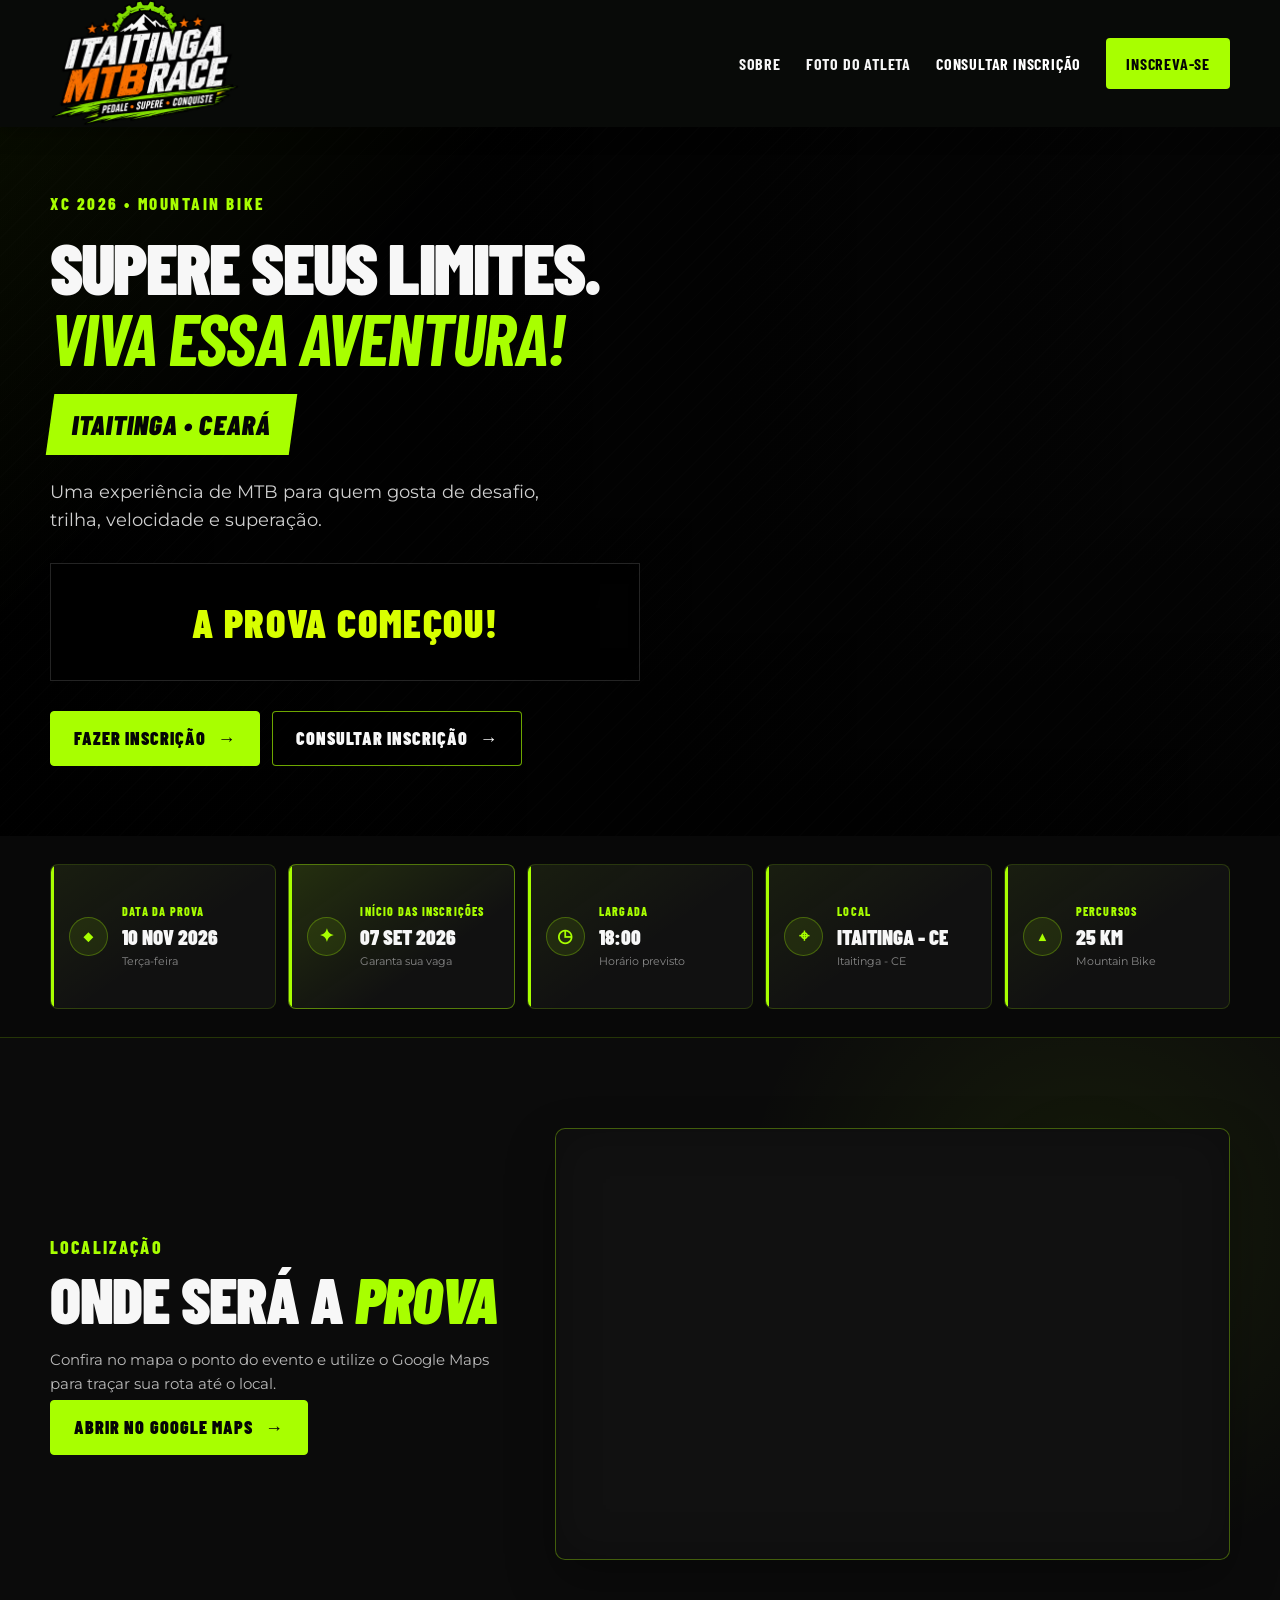
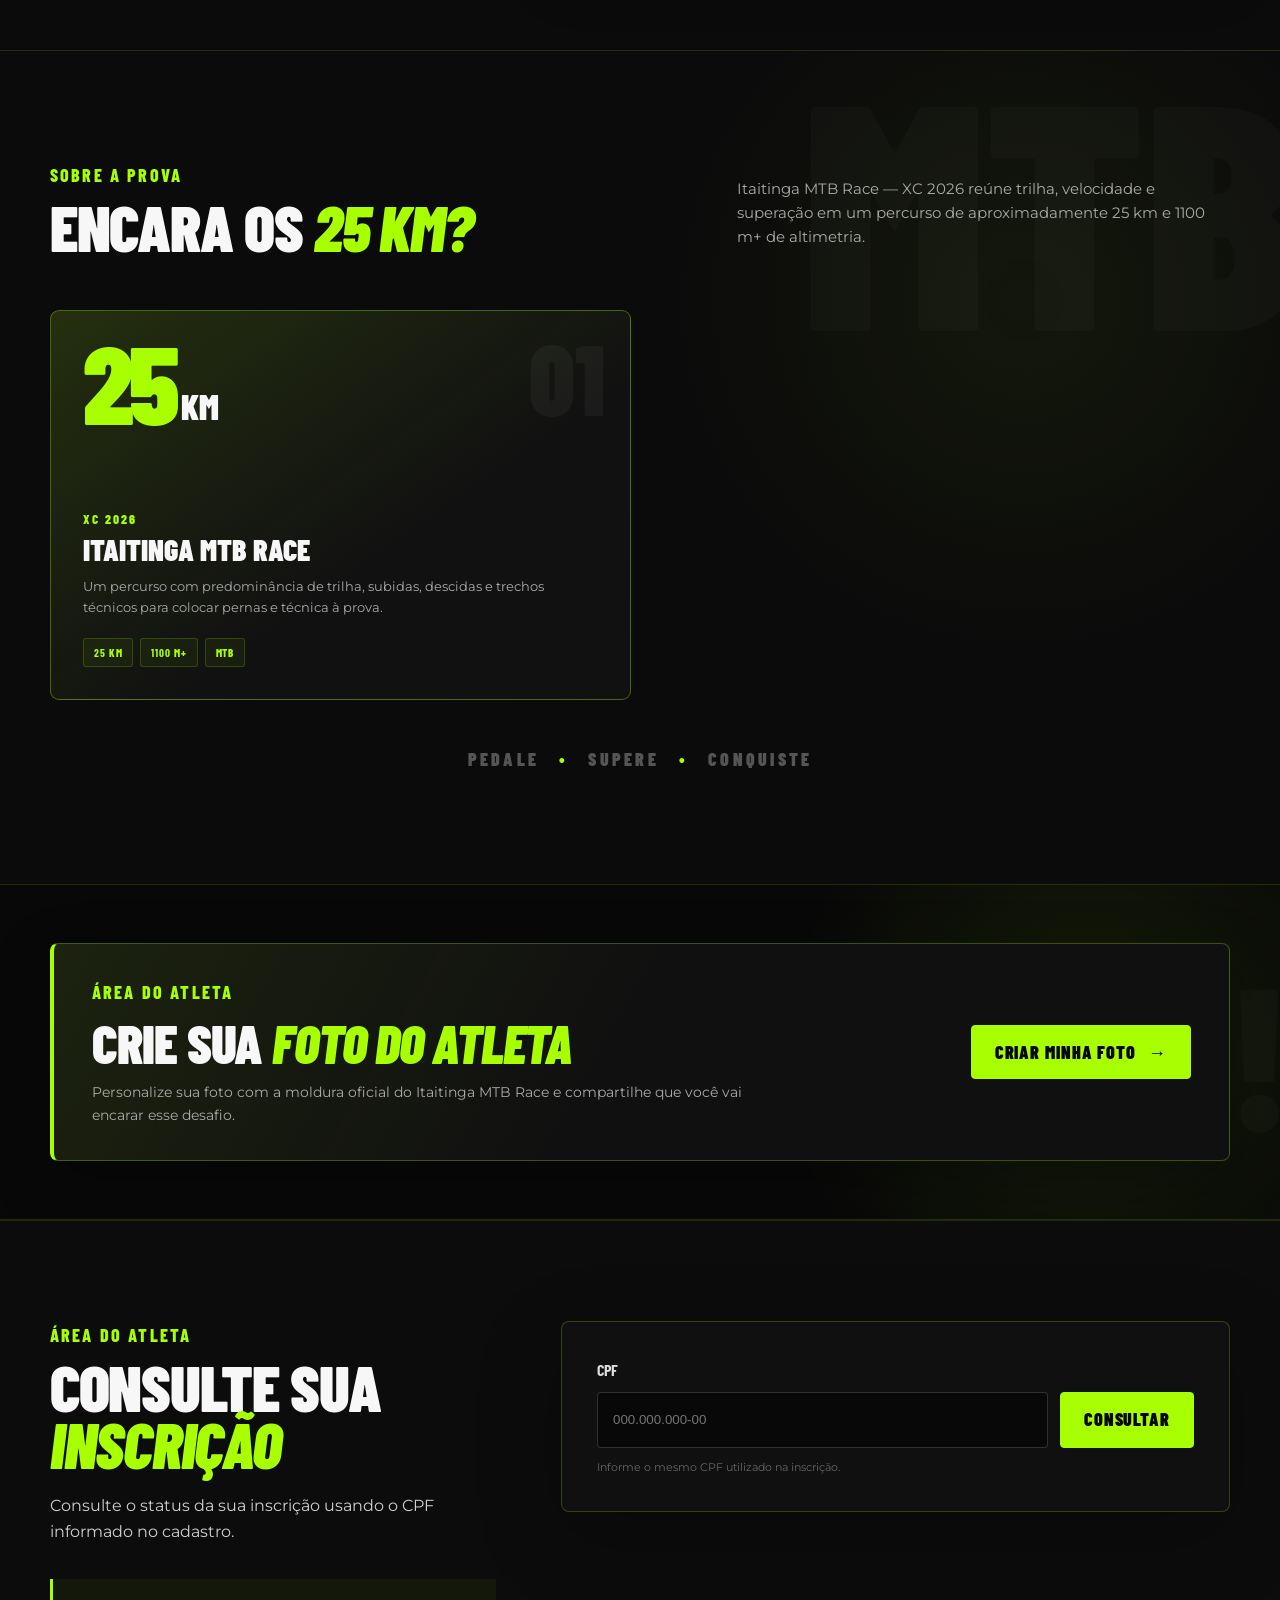
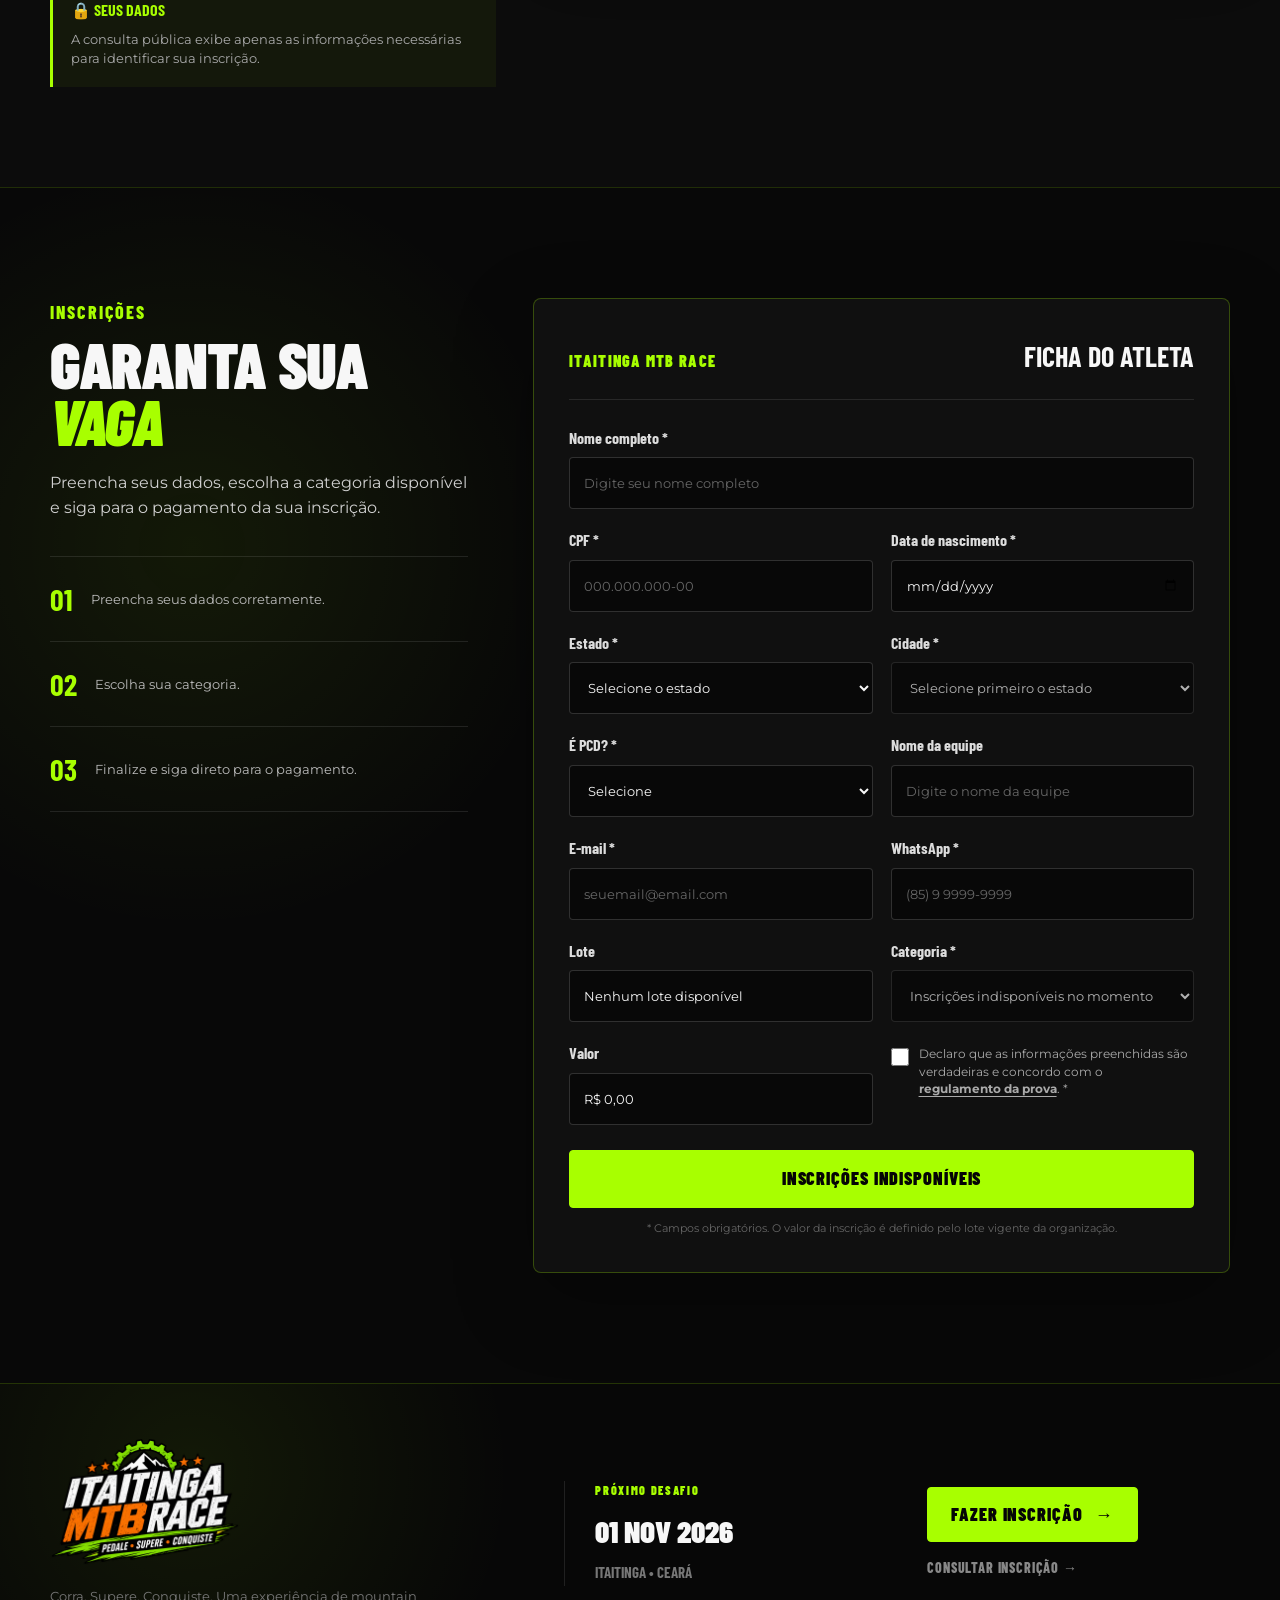
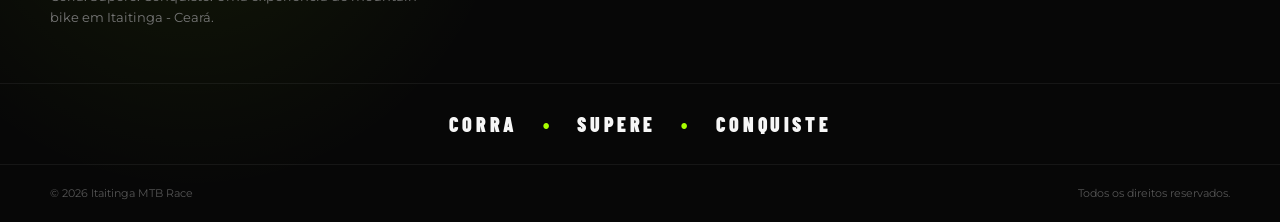
==== commit 9b00ed92: "Add files via upload" ====
--- a/index.html
+++ b/index.html
@@ -41,13 +41,13 @@
     <div class="hero-overlay"></div>
     <div class="container hero-content">
       <div class="hero-copy reveal">
-        <span class="eyebrow">XCP 2026 • MOUNTAIN BIKE</span>
+        <span class="eyebrow" data-config="heroLinhaSuperior">XCP 2026 • MOUNTAIN BIKE</span>
         <h1>
-          SUPERE SEUS LIMITES.
-          <strong>VIVA ESSA AVENTURA!</strong>
+          <span data-config="heroTitulo">SUPERE SEUS LIMITES.</span>
+          <strong data-config="heroDestaque">VIVA ESSA AVENTURA!</strong>
         </h1>
 
-        <div class="event-badge">ITAITINGA • CEARÁ</div>
+        <div class="event-badge" data-config="localExtenso">ITAITINGA • CEARÁ</div>
 
         <p class="hero-text">
           Uma experiência de MTB para quem gosta de desafio,
@@ -105,8 +105,8 @@
 
         <div>
           <small>DATA DA PROVA</small>
-          <strong>01 NOV 2026</strong>
-          <p>Domingo</p>
+          <strong data-config="dataEventoFormatada">01 NOV 2026</strong>
+          <p data-config="diaSemana">Domingo</p>
         </div>
       </div>
 
@@ -142,7 +142,7 @@
         <div>
           <small>LOCAL</small>
           <strong data-config="local">ITAITINGA - CE</strong>
-          <p>Itaitinga - CE</p>
+          <p data-config="localNormal">Itaitinga - CE</p>
         </div>
       </div>
 
@@ -154,7 +154,7 @@
         <div>
           <small>PERCURSOS</small>
           <strong><span data-config="distancia">50</span> KM</strong>
-          <p>Mountain Bike</p>
+          <p data-config="tipoProva">Mountain Bike</p>
         </div>
       </div>
 
@@ -223,8 +223,7 @@
         <h2>ENCARA OS <em><span data-config="distancia">50</span> KM?</em></h2>
       </div>
       <p>
-        O Itaitinga MTB Race — XCP 2026 reúne trilha, velocidade e superação
-        em um percurso de aproximadamente 50 km e 1.100 m+ de altimetria.
+        <span data-config="sobreDescricao">O Itaitinga MTB Race — XCP 2026 reúne trilha, velocidade e superação em um percurso de aproximadamente 50 km e 1.100 m+ de altimetria.</span>
       </p>
     </div>
 
@@ -232,14 +231,14 @@
       <article class="trail-challenge-card trail-challenge-main reveal">
         <div class="trail-challenge-number">01</div>
         <div class="trail-challenge-distance">
-          <strong>50</strong><span>KM</span>
+          <strong data-config="distancia">50</strong><span>KM</span>
         </div>
         <div class="trail-challenge-content">
-          <small>XCP 2026</small>
-          <h3>ITAITINGA MTB RACE</h3>
+          <small data-config="edicaoModalidade">XCP 2026</small>
+          <h3 data-config="nomeEventoUpper">ITAITINGA MTB RACE</h3>
           <p>Um percurso com predominância de trilha, subidas, descidas e trechos técnicos para colocar pernas e técnica à prova.</p>
           <div class="trail-challenge-tags">
-            <span>50 KM</span><span>1100 M+</span><span>MTB</span>
+            <span><b data-config="distancia">50</b> KM</span><span><b data-config="altimetria">1100</b> M+</span><span data-config="siglaTipo">MTB</span>
           </div>
         </div>
       </article>
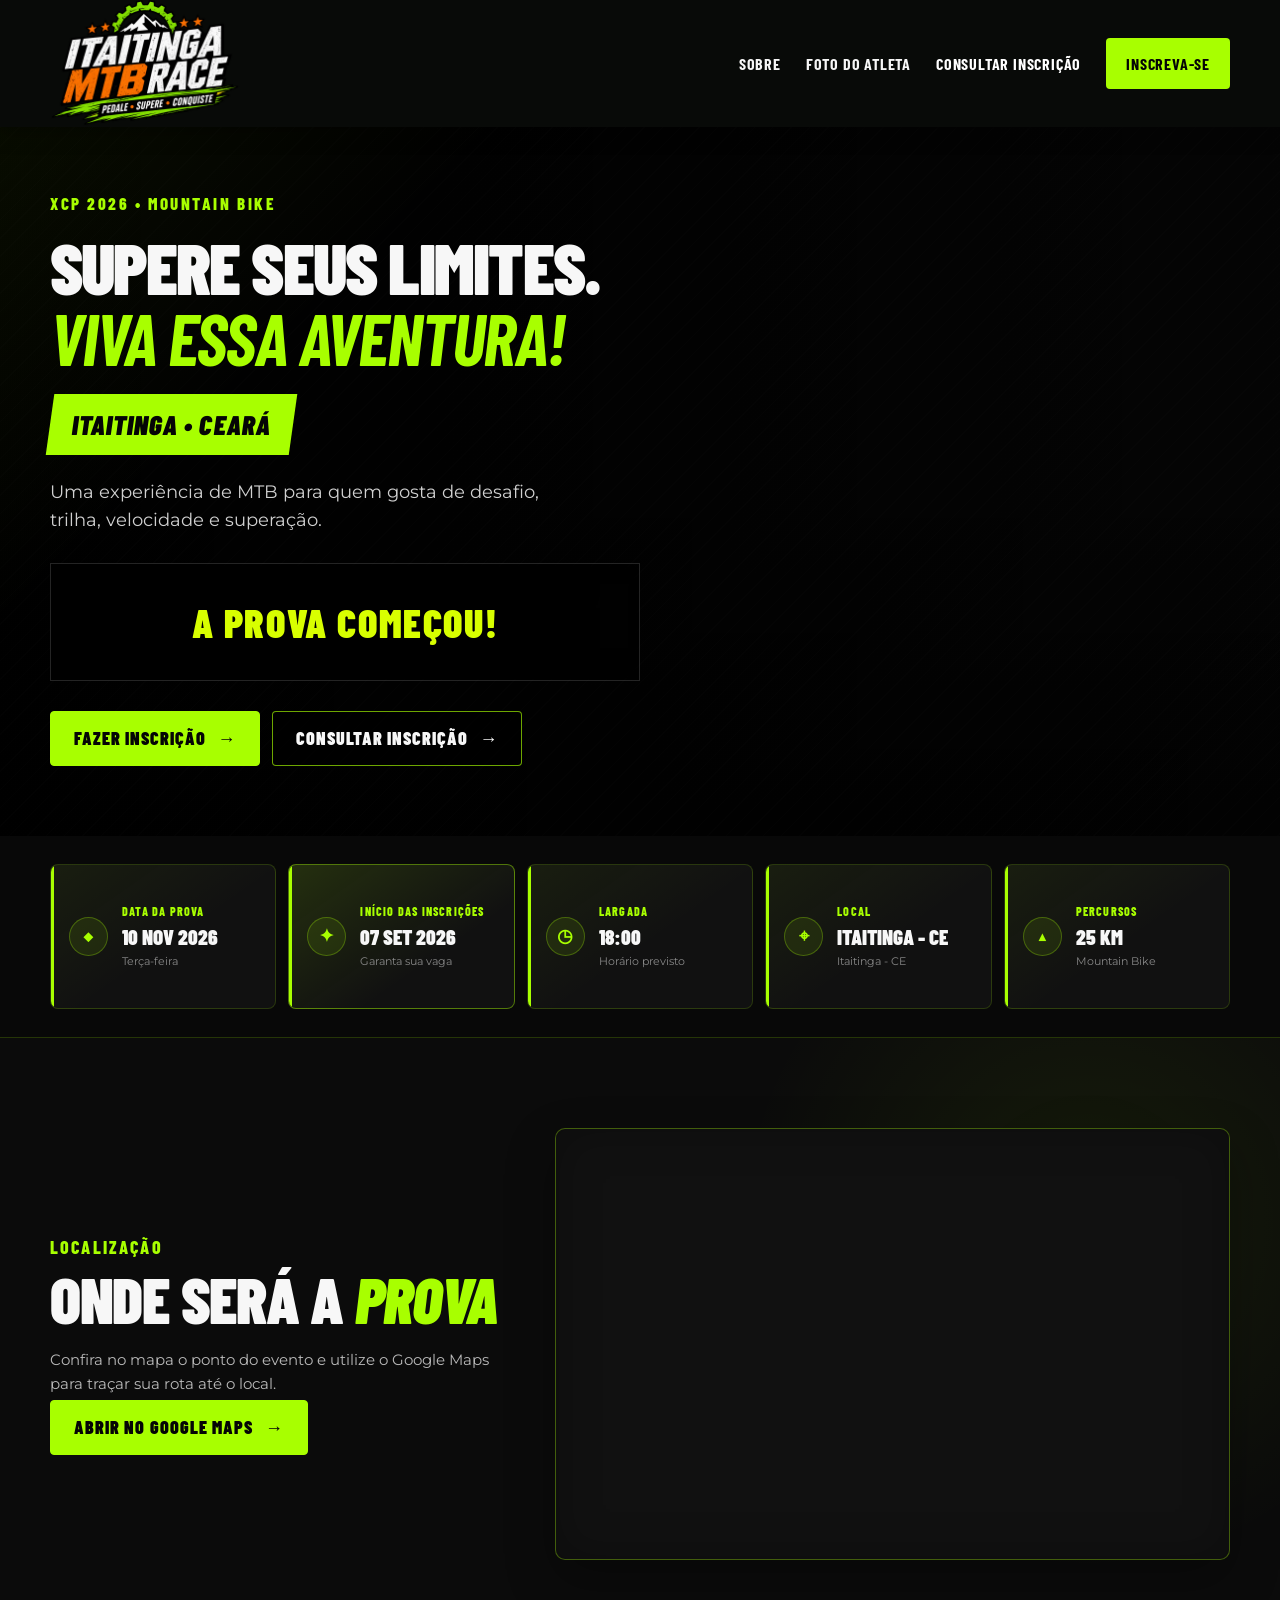
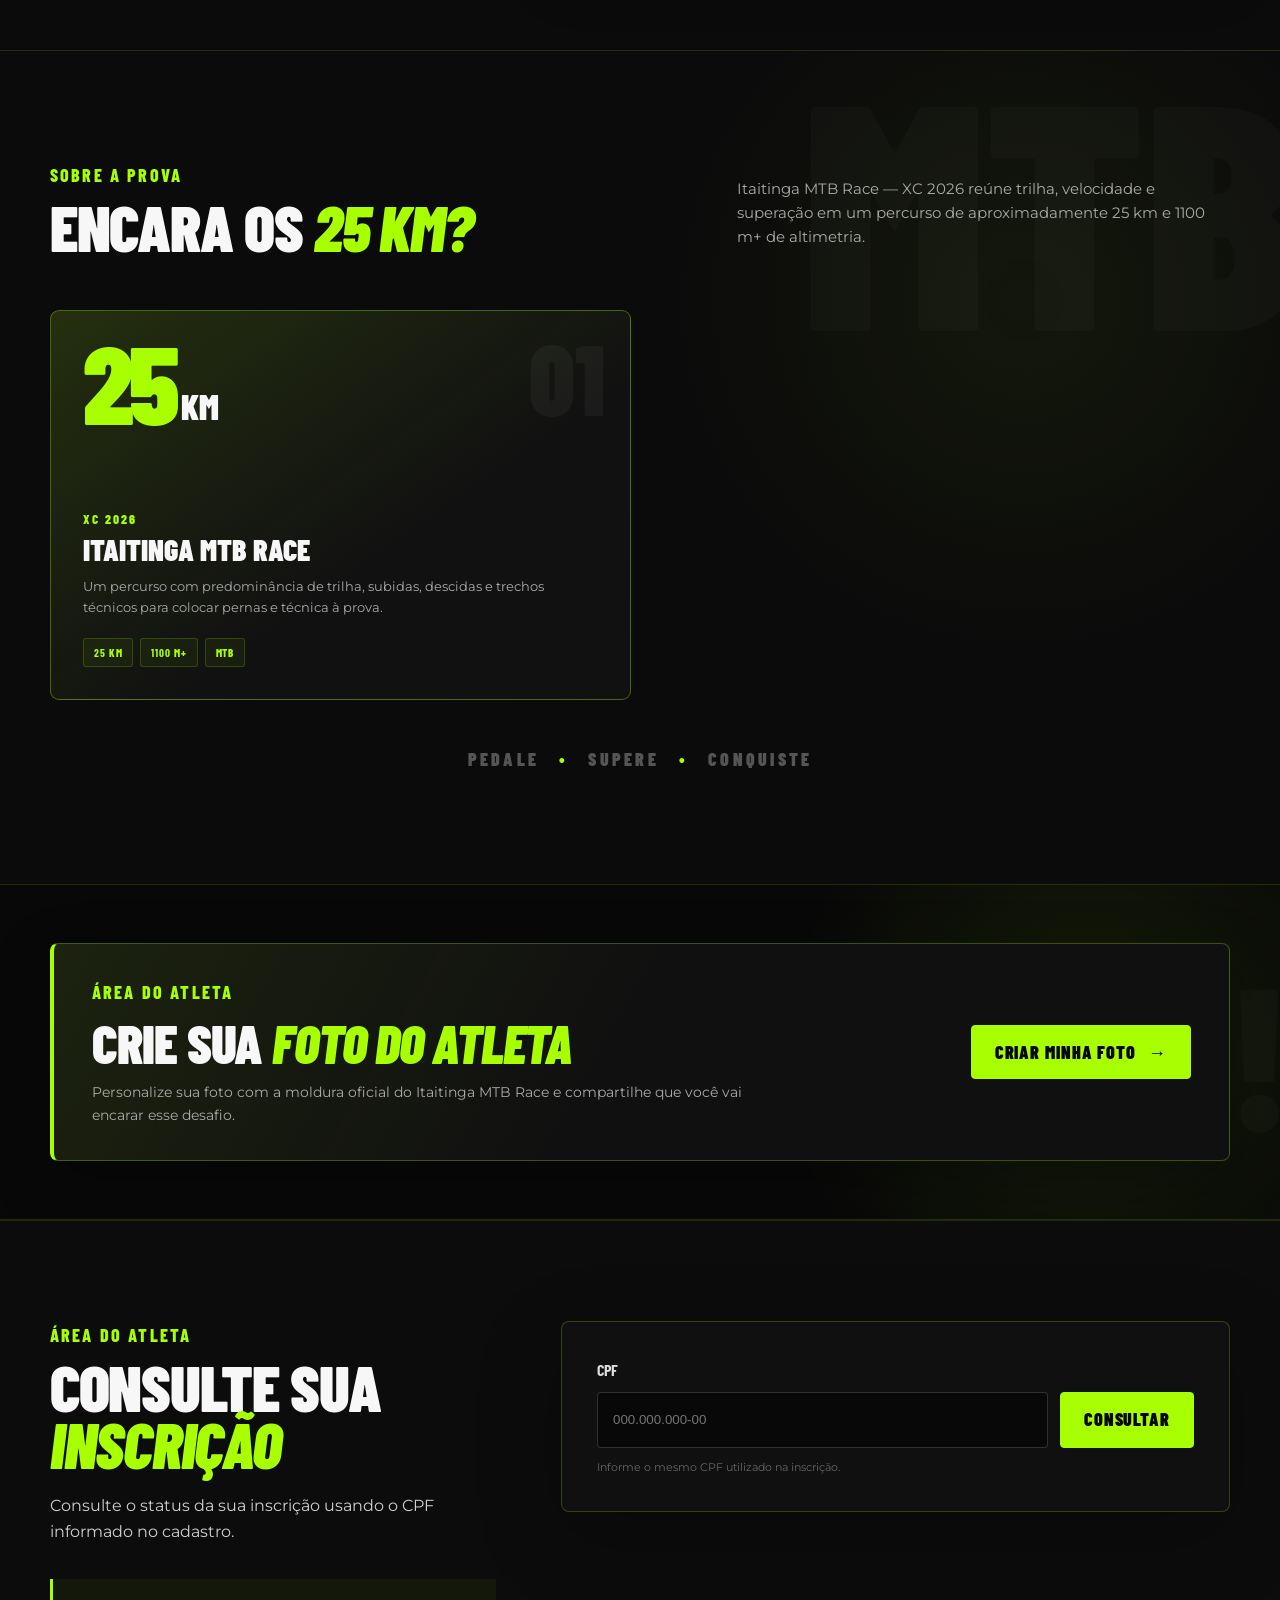
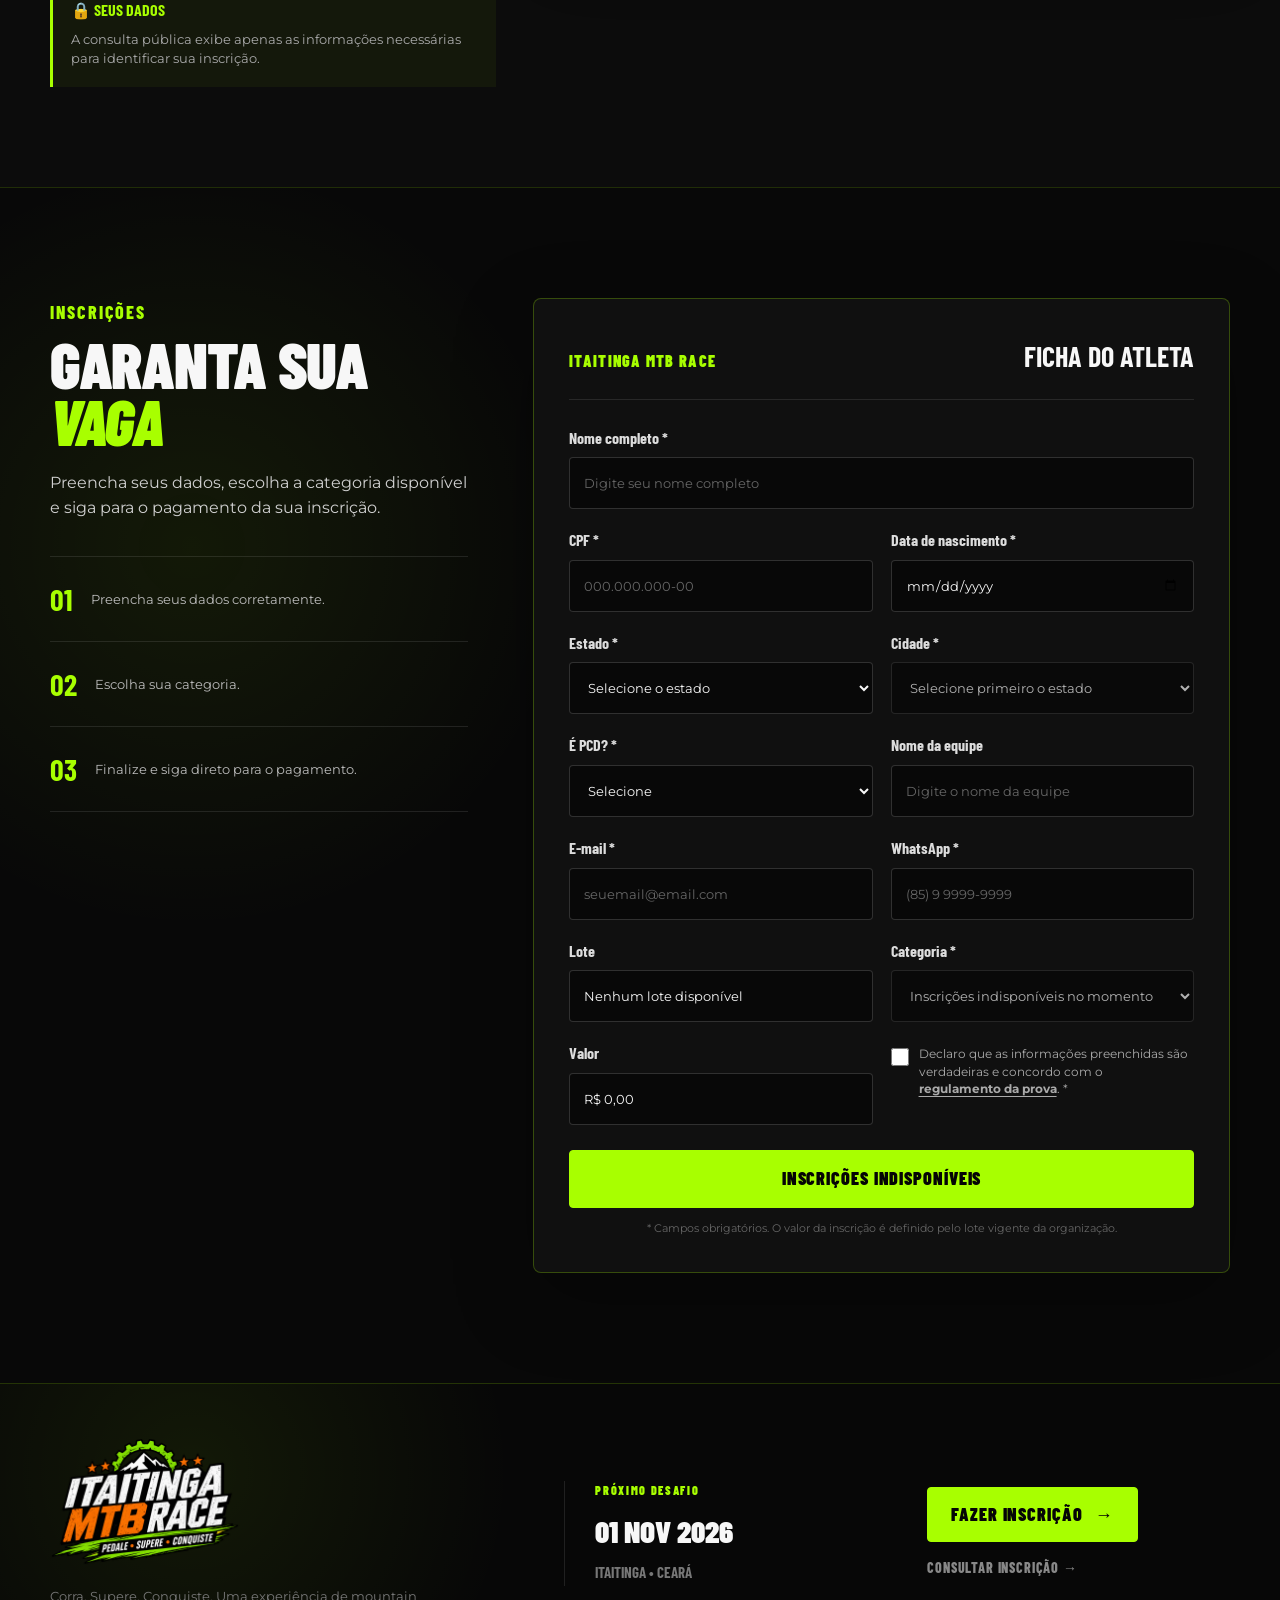
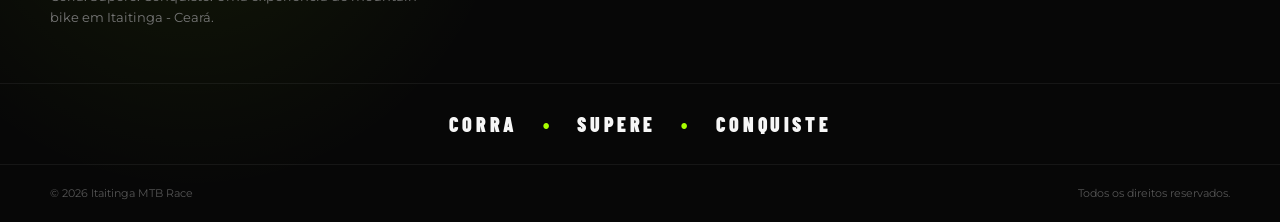
==== commit cce8530d: "Add files via upload" ====
--- a/index.html
+++ b/index.html
@@ -49,7 +49,7 @@
 
         <div class="event-badge" data-config="localExtenso">ITAITINGA • CEARÁ</div>
 
-        <p class="hero-text">
+        <p class="hero-text" data-config="heroDescricao">
           Uma experiência de MTB para quem gosta de desafio,
           trilha, velocidade e superação.
         </p>
